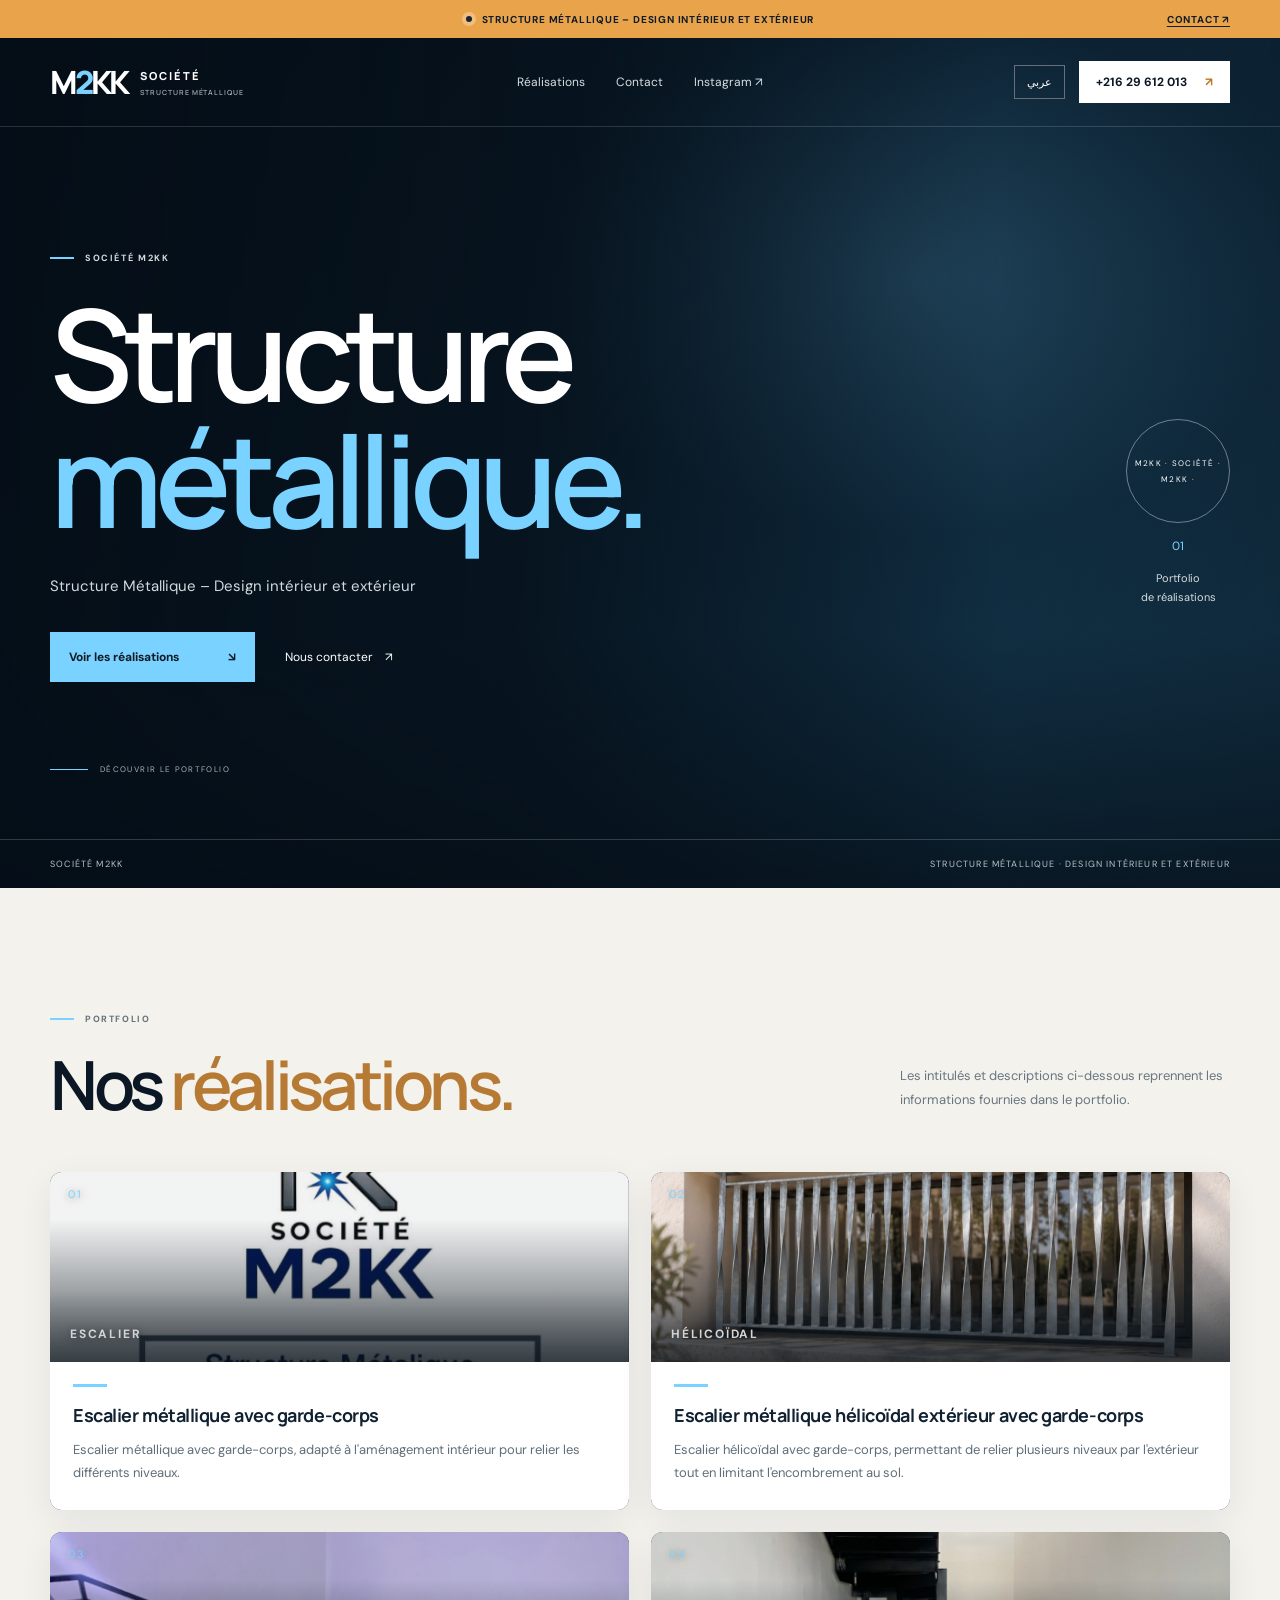
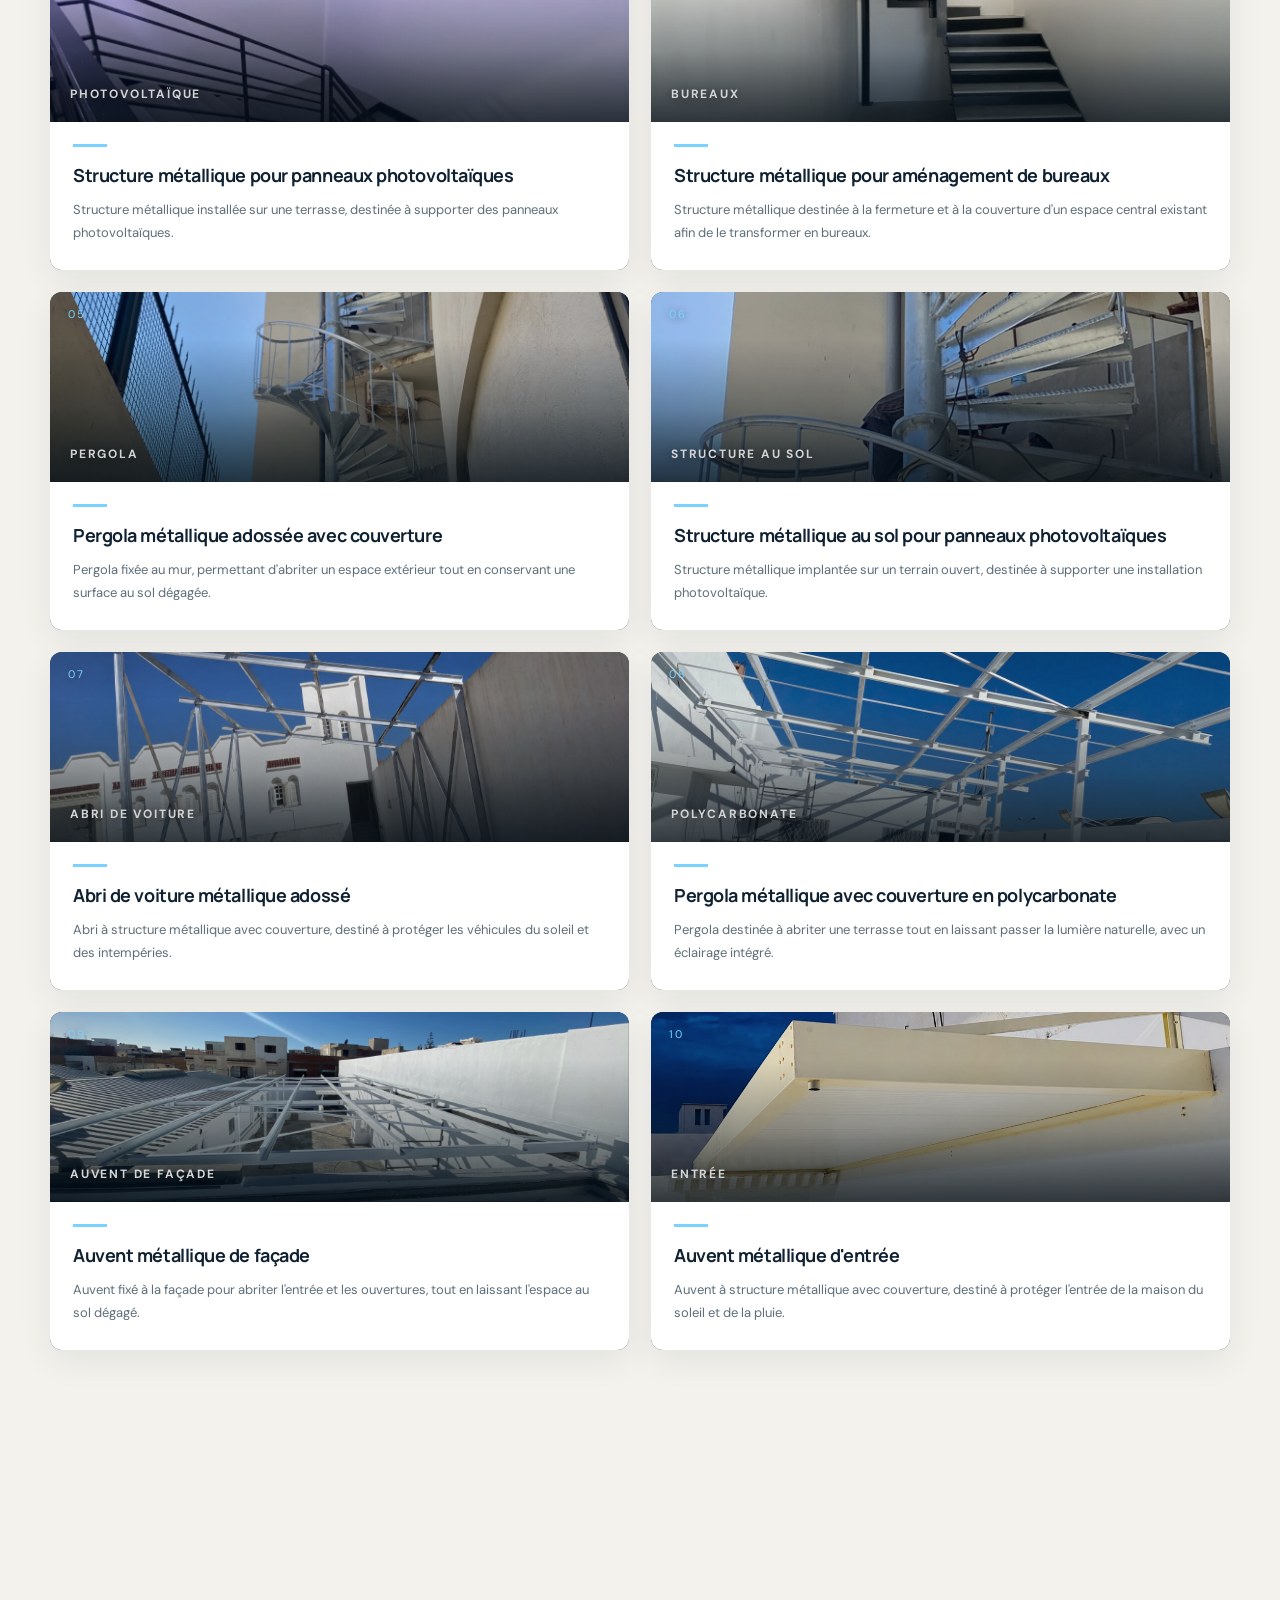
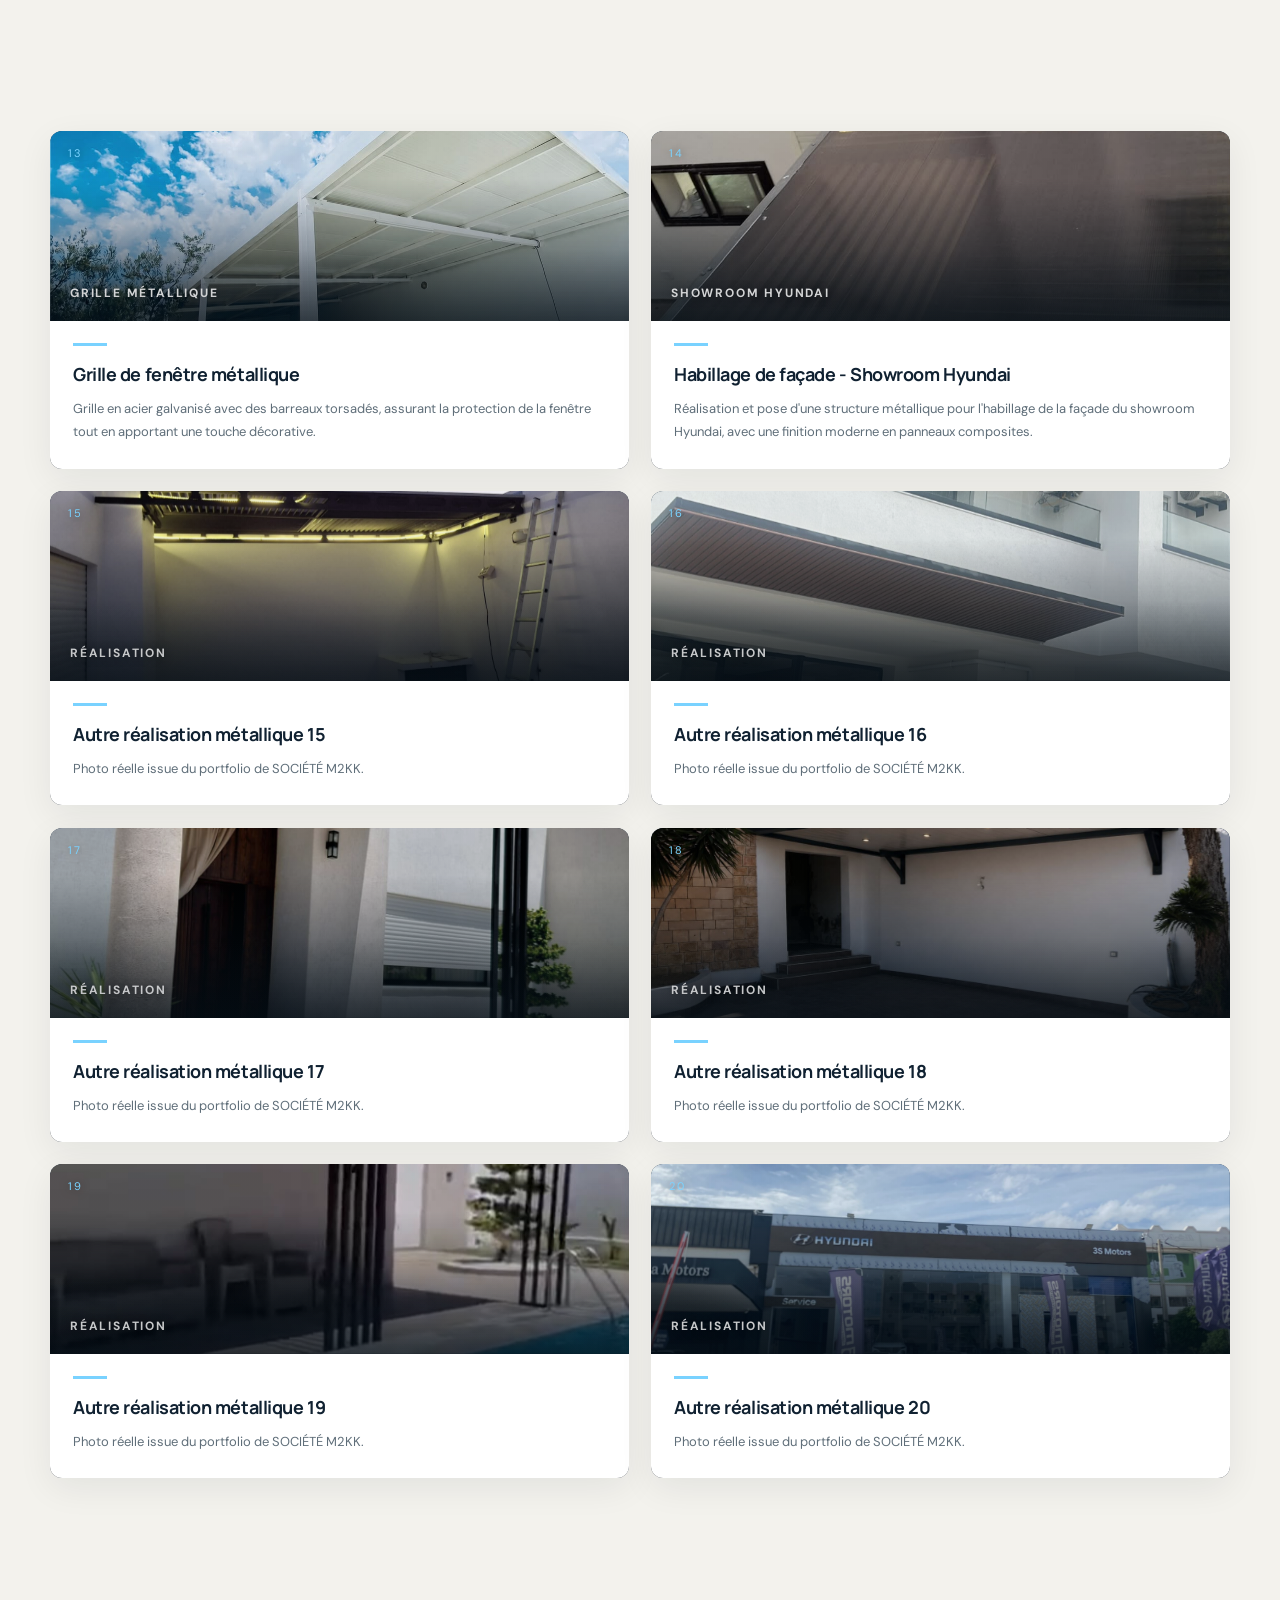
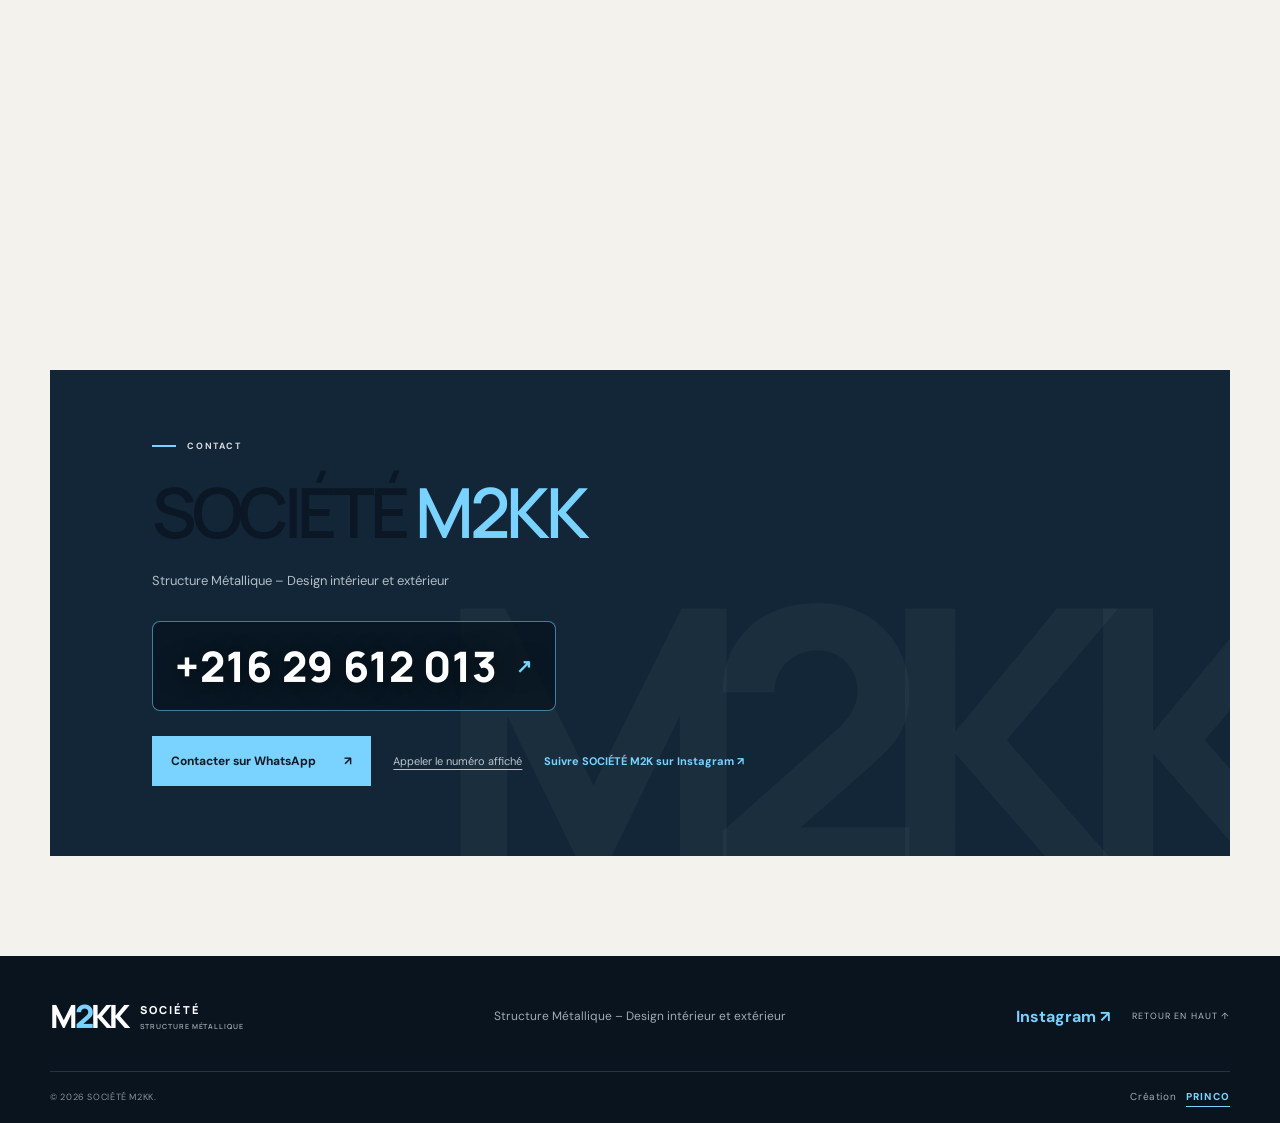
==== index.html @ 1bb628d8 "Use real portfolio photo for social sharing preview" ====
<!doctype html>
<html lang="fr">
<head>
<meta charset="utf-8">
<meta name="viewport" content="width=device-width, initial-scale=1">
<meta name="theme-color" content="#0b1724">
<title>SOCIÉTÉ M2KK | Structure métallique – Design intérieur et extérieur</title>
<meta name="description" content="SOCIÉTÉ M2KK — Structure métallique, design intérieur et extérieur. Découvrez les réalisations présentées dans notre portfolio : escaliers, structures photovoltaïques, pergolas, auvents, abri de voiture, grille de fenêtre et habillage de façade Hyundai.">
<meta name="robots" content="index,follow,max-image-preview:large">
<meta property="og:type" content="website">
<meta property="og:title" content="SOCIÉTÉ M2KK | Structure métallique – Design intérieur et extérieur">
<meta property="og:description" content="Portfolio de réalisations : escaliers métalliques, structures photovoltaïques, pergolas, auvents, abri de voiture, grille de fenêtre et habillage de façade Hyundai.">
<meta property="og:image" content="https://raw.githubusercontent.com/boumiza-1/M2K-Structures/main/WhatsApp%20Image%202026-10-21%20at%208.29.39%20PM.jpeg">
<link rel="preconnect" href="https://fonts.googleapis.com">
<link rel="preconnect" href="https://fonts.gstatic.com" crossorigin>
<link href="https://fonts.googleapis.com/css2?family=DM+Sans:wght@400;500;600;700&family=Manrope:wght@400;500;600;700;800&display=swap" rel="stylesheet">
<link rel="stylesheet" href="styles.css">
<script type="application/ld+json">{"@context":"https://schema.org","@type":"Organization","name":"SOCIÉTÉ M2KK","description":"Structure Métallique – Design intérieur et extérieur","telephone":"+21629612013","knowsLanguage":["fr","ar"]}</script>
</head>
<body>
<div class="announcement"><span class="pulse"></span><span data-fr="Structure Métallique – Design intérieur et extérieur" data-ar="الهياكل المعدنية – التصميم الداخلي والخارجي">Structure Métallique – Design intérieur et extérieur</span><a href="#contact" data-fr="Contact ↗" data-ar="اتصل بنا ↗">Contact ↗</a></div>
<header class="nav-wrap"><nav class="nav container" aria-label="Navigation principale">
<a class="brand" href="#accueil" aria-label="SOCIÉTÉ M2KK accueil"><span class="brand-mark">M<span>2</span>KK</span><span class="brand-caption">SOCIÉTÉ <small>STRUCTURE MÉTALLIQUE</small></span></a>
<div class="nav-links"><a href="#realisations" data-fr="Réalisations" data-ar="الإنجازات">Réalisations</a><a href="#contact" data-fr="Contact" data-ar="اتصل بنا">Contact</a><a href="https://www.instagram.com/societe_m2k?psln=YTVzNnQ0YmxmOWU2" target="_blank" rel="noopener noreferrer" data-fr="Instagram ↗" data-ar="إنستغرام ↗">Instagram ↗</a></div>
<div class="nav-actions"><button class="lang-switch" id="langSwitch" aria-label="Changer de langue">عربي</button><a class="nav-cta" href="tel:+21629612013"><span>+216 29 612 013</span><span>↗</span></a><button class="menu-toggle" id="menuToggle" aria-label="Ouvrir le menu" aria-expanded="false"><i></i><i></i></button></div>
</nav></header>
<main>
<section class="hero" id="accueil">
<div class="hero-image" aria-hidden="true"></div><div class="hero-shade"></div>
<div class="hero-grid container"><div class="hero-copy">
<p class="eyebrow"><span></span><span data-fr="SOCIÉTÉ M2KK" data-ar="شركة M2KK">SOCIÉTÉ M2KK</span></p>
<h1 data-fr="Structure<br><em>métallique.</em>" data-ar="الهياكل<br><em>المعدنية.</em>">Structure<br><em>métallique.</em></h1>
<p class="hero-text" data-fr="Structure Métallique – Design intérieur et extérieur" data-ar="الهياكل المعدنية – التصميم الداخلي والخارجي">Structure Métallique – Design intérieur et extérieur</p>
<div class="hero-buttons"><a class="button button-primary" href="#realisations"><span data-fr="Voir les réalisations" data-ar="اكتشف الإنجازات">Voir les réalisations</span><span>↘</span></a><a class="text-link" href="#contact"><span data-fr="Nous contacter" data-ar="اتصل بنا">Nous contacter</span><span>↗</span></a></div>
<div class="hero-foot"><span class="scroll-line"></span><span data-fr="DÉCOUVRIR LE PORTFOLIO" data-ar="اكتشفوا ملف الأعمال">DÉCOUVRIR LE PORTFOLIO</span></div>
</div><div class="hero-stamp"><div class="stamp-circle">M2KK · SOCIÉTÉ · M2KK ·</div><span>01</span><small data-fr="Portfolio<br>de réalisations" data-ar="ملف<br>الإنجازات">Portfolio<br>de réalisations</small></div></div>
<div class="hero-bottom"><div class="container hero-bottom-inner"><span>SOCIÉTÉ M2KK</span><span data-fr="STRUCTURE MÉTALLIQUE · DESIGN INTÉRIEUR ET EXTÉRIEUR" data-ar="الهياكل المعدنية · التصميم الداخلي والخارجي">STRUCTURE MÉTALLIQUE · DESIGN INTÉRIEUR ET EXTÉRIEUR</span></div></div>
</section>
<section class="projects section-pad" id="realisations"><div class="container">
<div class="section-heading reveal"><div><p class="eyebrow dark"><span></span><span data-fr="PORTFOLIO" data-ar="ملف الأعمال">PORTFOLIO</span></p><h2 data-fr="Nos <em>réalisations.</em>" data-ar="أعمالنا <em>المنجزة.</em>">Nos <em>réalisations.</em></h2></div><p data-fr="Les intitulés et descriptions ci-dessous reprennent les informations fournies dans le portfolio." data-ar="العناوين والأوصاف التالية مأخوذة من المعلومات المقدّمة في ملف الأعمال.">Les intitulés et descriptions ci-dessous reprennent les informations fournies dans le portfolio.</p></div>
<div class="project-grid portfolio-grid">
<article class="project-card reveal"><div class="project-visual visual-stairs"><img class="project-photo" src="WhatsApp%20Image%202026-10-21%20at%208.29.39%20PM.jpeg" alt="ESCALIER — réalisation réelle de SOCIÉTÉ M2KK" loading="lazy"><span>01</span><b>ESCALIER</b></div><div class="project-overlay"><h3>Escalier métallique avec garde-corps</h3><p>Escalier métallique avec garde-corps, adapté à l'aménagement intérieur pour relier les différents niveaux.</p></div></article>
<article class="project-card reveal"><div class="project-visual visual-spiral"><img class="project-photo" src="WhatsApp%20Image%202026-10-22%20at%2010.01.08%20PM.jpeg" alt="HÉLICOÏDAL — réalisation réelle de SOCIÉTÉ M2KK" loading="lazy"><span>02</span><b>HÉLICOÏDAL</b></div><div class="project-overlay"><h3>Escalier métallique hélicoïdal extérieur avec garde-corps</h3><p>Escalier hélicoïdal avec garde-corps, permettant de relier plusieurs niveaux par l'extérieur tout en limitant l'encombrement au sol.</p></div></article>
<article class="project-card reveal"><div class="project-visual visual-solar"><img class="project-photo" src="WhatsApp%20Image%202026-10-22%20at%208.53.08%20PM%20(1).jpeg" alt="PHOTOVOLTAÏQUE — réalisation réelle de SOCIÉTÉ M2KK" loading="lazy"><span>03</span><b>PHOTOVOLTAÏQUE</b></div><div class="project-overlay"><h3>Structure métallique pour panneaux photovoltaïques</h3><p>Structure métallique installée sur une terrasse, destinée à supporter des panneaux photovoltaïques.</p></div></article>
<article class="project-card reveal"><div class="project-visual visual-office"><img class="project-photo" src="WhatsApp%20Image%202026-10-22%20at%208.53.08%20PM.jpeg" alt="BUREAUX — réalisation réelle de SOCIÉTÉ M2KK" loading="lazy"><span>04</span><b>BUREAUX</b></div><div class="project-overlay"><h3>Structure métallique pour aménagement de bureaux</h3><p>Structure métallique destinée à la fermeture et à la couverture d'un espace central existant afin de le transformer en bureaux.</p></div></article>
<article class="project-card reveal"><div class="project-visual visual-pergola"><img class="project-photo" src="WhatsApp%20Image%202026-10-22%20at%208.54.14%20PM%20(1).jpeg" alt="PERGOLA — réalisation réelle de SOCIÉTÉ M2KK" loading="lazy"><span>05</span><b>PERGOLA</b></div><div class="project-overlay"><h3>Pergola métallique adossée avec couverture</h3><p>Pergola fixée au mur, permettant d'abriter un espace extérieur tout en conservant une surface au sol dégagée.</p></div></article>
<article class="project-card reveal"><div class="project-visual visual-ground"><img class="project-photo" src="WhatsApp%20Image%202026-10-22%20at%208.54.14%20PM.jpeg" alt="STRUCTURE AU SOL — réalisation réelle de SOCIÉTÉ M2KK" loading="lazy"><span>06</span><b>STRUCTURE AU SOL</b></div><div class="project-overlay"><h3>Structure métallique au sol pour panneaux photovoltaïques</h3><p>Structure métallique implantée sur un terrain ouvert, destinée à supporter une installation photovoltaïque.</p></div></article>
<article class="project-card reveal"><div class="project-visual visual-carport"><img class="project-photo" src="WhatsApp%20Image%202026-10-22%20at%208.56.51%20PM.jpeg" alt="ABRI DE VOITURE — réalisation réelle de SOCIÉTÉ M2KK" loading="lazy"><span>07</span><b>ABRI DE VOITURE</b></div><div class="project-overlay"><h3>Abri de voiture métallique adossé</h3><p>Abri à structure métallique avec couverture, destiné à protéger les véhicules du soleil et des intempéries.</p></div></article>
<article class="project-card reveal"><div class="project-visual visual-poly"><img class="project-photo" src="WhatsApp%20Image%202026-10-22%20at%208.58.52%20PM.jpeg" alt="POLYCARBONATE — réalisation réelle de SOCIÉTÉ M2KK" loading="lazy"><span>08</span><b>POLYCARBONATE</b></div><div class="project-overlay"><h3>Pergola métallique avec couverture en polycarbonate</h3><p>Pergola destinée à abriter une terrasse tout en laissant passer la lumière naturelle, avec un éclairage intégré.</p></div></article>
<article class="project-card reveal"><div class="project-visual visual-awning"><img class="project-photo" src="WhatsApp%20Image%202026-10-22%20at%208.58.53%20PM.jpeg" alt="AUVENT DE FAÇADE — réalisation réelle de SOCIÉTÉ M2KK" loading="lazy"><span>09</span><b>AUVENT DE FAÇADE</b></div><div class="project-overlay"><h3>Auvent métallique de façade</h3><p>Auvent fixé à la façade pour abriter l'entrée et les ouvertures, tout en laissant l'espace au sol dégagé.</p></div></article>
<article class="project-card reveal"><div class="project-visual visual-entry"><img class="project-photo" src="WhatsApp%20Image%202026-10-22%20at%209.00.28%20PM%20(1).jpeg" alt="ENTRÉE — réalisation réelle de SOCIÉTÉ M2KK" loading="lazy"><span>10</span><b>ENTRÉE</b></div><div class="project-overlay"><h3>Auvent métallique d'entrée</h3><p>Auvent à structure métallique avec couverture, destiné à protéger l'entrée de la maison du soleil et de la pluie.</p></div></article>
<article class="project-card reveal"><div class="project-visual visual-lights"><img class="project-photo" src="WhatsApp%20Image%202026-10-22%20at%209.00.28%20PM.jpeg" alt="ÉCLAIRAGE INTÉGRÉ — réalisation réelle de SOCIÉTÉ M2KK" loading="lazy"><span>11</span><b>ÉCLAIRAGE INTÉGRÉ</b></div><div class="project-overlay"><h3>Auvent métallique avec éclairage intégré</h3><p>Auvent fixé au mur pour abriter la terrasse du soleil et de la pluie, avec des spots intégrés à la couverture.</p></div></article>
<article class="project-card reveal"><div class="project-visual visual-pool"><img class="project-photo" src="WhatsApp%20Image%202026-10-22%20at%209.01.28%20PM.jpeg" alt="PISCINE — réalisation réelle de SOCIÉTÉ M2KK" loading="lazy"><span>12</span><b>PISCINE</b></div><div class="project-overlay"><h3>Pergola au bord de la piscine</h3><p>Pergola métallique avec couverture, créant un espace ombragé pour se détendre au bord de la piscine.</p></div></article>
<article class="project-card reveal"><div class="project-visual visual-grille"><img class="project-photo" src="WhatsApp%20Image%202026-10-22%20at%209.04.30%20PM.jpeg" alt="GRILLE MÉTALLIQUE — réalisation réelle de SOCIÉTÉ M2KK" loading="lazy"><span>13</span><b>GRILLE MÉTALLIQUE</b></div><div class="project-overlay"><h3>Grille de fenêtre métallique</h3><p>Grille en acier galvanisé avec des barreaux torsadés, assurant la protection de la fenêtre tout en apportant une touche décorative.</p></div></article>
<article class="project-card reveal"><div class="project-visual visual-hyundai"><img class="project-photo" src="WhatsApp%20Image%202026-10-22%20at%209.06.09%20PM%20(1).jpeg" alt="SHOWROOM HYUNDAI — réalisation réelle de SOCIÉTÉ M2KK" loading="lazy"><span>14</span><b>SHOWROOM HYUNDAI</b></div><div class="project-overlay"><h3>Habillage de façade - Showroom Hyundai</h3><p>Réalisation et pose d'une structure métallique pour l'habillage de la façade du showroom Hyundai, avec une finition moderne en panneaux composites.</p></div></article>
<article class="project-card reveal"><div class="project-visual visual-extra"><img class="project-photo" src="WhatsApp%20Image%202026-10-22%20at%209.06.09%20PM.jpeg" alt="Réalisation métallique 15 — SOCIÉTÉ M2KK" loading="lazy"><span>15</span><b data-fr="RÉALISATION" data-ar="إنجاز معدني">RÉALISATION</b></div><div class="project-overlay"><h3 data-fr="Autre réalisation métallique 15" data-ar="إنجاز معدني 15">Autre réalisation métallique 15</h3><p data-fr="Photo réelle issue du portfolio de SOCIÉTÉ M2KK." data-ar="صورة حقيقية من ملف إنجازات شركة M2KK.">Photo réelle issue du portfolio de SOCIÉTÉ M2KK.</p></div></article><article class="project-card reveal"><div class="project-visual visual-extra"><img class="project-photo" src="WhatsApp%20Image%202026-10-22%20at%209.07.37%20PM.jpeg" alt="Réalisation métallique 16 — SOCIÉTÉ M2KK" loading="lazy"><span>16</span><b data-fr="RÉALISATION" data-ar="إنجاز معدني">RÉALISATION</b></div><div class="project-overlay"><h3 data-fr="Autre réalisation métallique 16" data-ar="إنجاز معدني 16">Autre réalisation métallique 16</h3><p data-fr="Photo réelle issue du portfolio de SOCIÉTÉ M2KK." data-ar="صورة حقيقية من ملف إنجازات شركة M2KK.">Photo réelle issue du portfolio de SOCIÉTÉ M2KK.</p></div></article><article class="project-card reveal"><div class="project-visual visual-extra"><img class="project-photo" src="WhatsApp%20Image%202026-10-22%20at%209.11.09%20PM.jpeg" alt="Réalisation métallique 17 — SOCIÉTÉ M2KK" loading="lazy"><span>17</span><b data-fr="RÉALISATION" data-ar="إنجاز معدني">RÉALISATION</b></div><div class="project-overlay"><h3 data-fr="Autre réalisation métallique 17" data-ar="إنجاز معدني 17">Autre réalisation métallique 17</h3><p data-fr="Photo réelle issue du portfolio de SOCIÉTÉ M2KK." data-ar="صورة حقيقية من ملف إنجازات شركة M2KK.">Photo réelle issue du portfolio de SOCIÉTÉ M2KK.</p></div></article><article class="project-card reveal"><div class="project-visual visual-extra"><img class="project-photo" src="WhatsApp%20Image%202026-10-22%20at%209.12.28%20PM.jpeg" alt="Réalisation métallique 18 — SOCIÉTÉ M2KK" loading="lazy"><span>18</span><b data-fr="RÉALISATION" data-ar="إنجاز معدني">RÉALISATION</b></div><div class="project-overlay"><h3 data-fr="Autre réalisation métallique 18" data-ar="إنجاز معدني 18">Autre réalisation métallique 18</h3><p data-fr="Photo réelle issue du portfolio de SOCIÉTÉ M2KK." data-ar="صورة حقيقية من ملف إنجازات شركة M2KK.">Photo réelle issue du portfolio de SOCIÉTÉ M2KK.</p></div></article><article class="project-card reveal"><div class="project-visual visual-extra"><img class="project-photo" src="WhatsApp%20Image%202026-10-22%20at%209.15.44%20PM.jpeg" alt="Réalisation métallique 19 — SOCIÉTÉ M2KK" loading="lazy"><span>19</span><b data-fr="RÉALISATION" data-ar="إنجاز معدني">RÉALISATION</b></div><div class="project-overlay"><h3 data-fr="Autre réalisation métallique 19" data-ar="إنجاز معدني 19">Autre réalisation métallique 19</h3><p data-fr="Photo réelle issue du portfolio de SOCIÉTÉ M2KK." data-ar="صورة حقيقية من ملف إنجازات شركة M2KK.">Photo réelle issue du portfolio de SOCIÉTÉ M2KK.</p></div></article><article class="project-card reveal"><div class="project-visual visual-extra"><img class="project-photo" src="WhatsApp%20Image%202026-10-24%20at%2010.59.22%20PM.jpeg" alt="Réalisation métallique 20 — SOCIÉTÉ M2KK" loading="lazy"><span>20</span><b data-fr="RÉALISATION" data-ar="إنجاز معدني">RÉALISATION</b></div><div class="project-overlay"><h3 data-fr="Autre réalisation métallique 20" data-ar="إنجاز معدني 20">Autre réalisation métallique 20</h3><p data-fr="Photo réelle issue du portfolio de SOCIÉTÉ M2KK." data-ar="صورة حقيقية من ملف إنجازات شركة M2KK.">Photo réelle issue du portfolio de SOCIÉTÉ M2KK.</p></div></article><article class="project-card reveal"><div class="project-visual visual-extra"><img class="project-photo" src="WhatsApp%20Image%202026-10-24%20at%2010.59.23%20PM.jpeg" alt="Réalisation métallique 21 — SOCIÉTÉ M2KK" loading="lazy"><span>21</span><b data-fr="RÉALISATION" data-ar="إنجاز معدني">RÉALISATION</b></div><div class="project-overlay"><h3 data-fr="Autre réalisation métallique 21" data-ar="إنجاز معدني 21">Autre réalisation métallique 21</h3><p data-fr="Photo réelle issue du portfolio de SOCIÉTÉ M2KK." data-ar="صورة حقيقية من ملف إنجازات شركة M2KK.">Photo réelle issue du portfolio de SOCIÉTÉ M2KK.</p></div></article></div>
</div></section>
<section class="contact section-pad" id="contact"><div class="container contact-box reveal"><div class="contact-bg">M2KK</div><div class="contact-content"><p class="eyebrow"><span></span><span data-fr="CONTACT" data-ar="اتصال">CONTACT</span></p><h2 data-fr="SOCIÉTÉ <em>M2KK</em>" data-ar="شركة <em>M2KK</em>">SOCIÉTÉ <em>M2KK</em></h2><p data-fr="Structure Métallique – Design intérieur et extérieur" data-ar="الهياكل المعدنية – التصميم الداخلي والخارجي">Structure Métallique – Design intérieur et extérieur</p><a class="contact-phone" href="tel:+21629612013">+216 29 612 013 <span>↗</span></a><div class="contact-actions"><a class="button button-primary" href="https://wa.me/21629612013" target="_blank" rel="noopener noreferrer"><span data-fr="Contacter sur WhatsApp" data-ar="تواصل عبر واتساب">Contacter sur WhatsApp</span><span>↗</span></a><a class="contact-mail" href="tel:+21629612013" data-fr="Appeler le numéro affiché" data-ar="اتصل بالرقم">Appeler le numéro affiché</a><a class="contact-mail instagram-link" href="https://www.instagram.com/societe_m2k?psln=YTVzNnQ0YmxmOWU2" target="_blank" rel="noopener noreferrer" data-fr="Suivre SOCIÉTÉ M2K sur Instagram ↗" data-ar="تابعوا SOCIÉTÉ M2K على إنستغرام ↗">Suivre SOCIÉTÉ M2K sur Instagram ↗</a></div></div></div></section>
</main>
<footer class="footer"><div class="container footer-top"><a class="brand footer-brand" href="#accueil"><span class="brand-mark">M<span>2</span>KK</span><span class="brand-caption">SOCIÉTÉ <small>STRUCTURE MÉTALLIQUE</small></span></a><p data-fr="Structure Métallique – Design intérieur et extérieur" data-ar="الهياكل المعدنية – التصميم الداخلي والخارجي">Structure Métallique – Design intérieur et extérieur</p><div class="footer-social"><a href="https://www.instagram.com/societe_m2k?psln=YTVzNnQ0YmxmOWU2" target="_blank" rel="noopener noreferrer" aria-label="Instagram SOCIÉTÉ M2K">Instagram ↗</a><a href="#accueil" class="back-top" data-fr="RETOUR EN HAUT ↑" data-ar="العودة للأعلى ↑">RETOUR EN HAUT ↑</a></div></div><div class="container footer-bottom"><span>© <span id="year"></span> SOCIÉTÉ M2KK.</span><span class="site-credit">Création <a href="https://princo.site/" target="_blank" rel="noopener noreferrer">PRINCO</a></span></div></footer>
<script src="script.js" defer></script>
</body></html>
---- styles.css ----
:root{--ink:#0b1724;--ink2:#122536;--paper:#f3f2ed;--white:#fff;--muted:#9aa5ad;--line:rgba(255,255,255,.15);--orange:#e9a34a;--blue:#81b5d1;--font:'Manrope',sans-serif;--body:'DM Sans',sans-serif}*{box-sizing:border-box}html{scroll-behavior:smooth;scroll-padding-top:90px}body{margin:0;background:var(--ink);color:#fff;font-family:var(--body);-webkit-font-smoothing:antialiased}body[dir=rtl]{font-family:var(--body)}a{color:inherit;text-decoration:none}button{font:inherit}.container{width:min(1180px,calc(100% - 64px));margin-inline:auto}.announcement{height:38px;background:#e9a34a;color:#101c27;display:flex;align-items:center;justify-content:center;gap:10px;font-size:10px;letter-spacing:.08em;font-weight:700;text-transform:uppercase;padding:0 20px}.announcement a{position:absolute;right:max(32px,calc((100vw - 1180px)/2));text-decoration:underline;text-underline-offset:3px}.pulse{width:6px;height:6px;background:#142536;border-radius:50%;box-shadow:0 0 0 4px #f3bd7d}.nav-wrap{position:absolute;z-index:10;top:38px;left:0;width:100%;border-bottom:1px solid rgba(255,255,255,.15)}.nav{height:88px;display:flex;align-items:center;justify-content:space-between;gap:24px}.brand{display:flex;align-items:center;gap:12px;min-width:215px}.brand-mark{font-family:var(--font);font-weight:800;font-size:32px;letter-spacing:-.09em;line-height:1}.brand-mark span{color:var(--orange)}.brand-caption{font-family:var(--font);font-size:11px;letter-spacing:.2em;font-weight:800}.brand-caption small{display:block;font-size:7px;letter-spacing:.13em;color:#9eabb4;font-weight:600;margin-top:5px}.nav-links{display:flex;align-items:center;gap:31px}.nav-links a{font-size:12px;color:#d7dfe4;transition:color .2s}.nav-links a:hover,.text-link:hover{color:var(--orange)}.nav-actions{display:flex;align-items:center;gap:14px}.lang-switch{border:1px solid #65717a;background:transparent;color:#fff;padding:9px 12px;font-size:11px;cursor:pointer}.nav-cta{background:#fff;color:var(--ink);padding:13px 17px;font-size:12px;font-weight:700;display:flex;gap:18px;align-items:center}.nav-cta span:last-child{color:#ba7729}.menu-toggle{display:none;background:transparent;border:0;padding:8px}.menu-toggle i{display:block;width:24px;height:2px;background:white;margin:5px}.hero{position:relative;min-height:760px;height:min(850px,100svh);display:flex;align-items:center;overflow:hidden;background:#0c1b29}.hero-image,.hero-shade{position:absolute;inset:0}.hero-image{background-image:radial-gradient(ellipse at 72% 28%,rgba(121,210,255,.24),transparent 30%),linear-gradient(135deg,#07131e 0%,#102d42 52%,#1c4964 100%);background-size:cover;background-position:center 45%;transform:scale(1.04);animation:heroZoom 12s ease-out forwards}.hero-shade{background:linear-gradient(90deg,rgba(5,14,23,.94) 0%,rgba(5,14,23,.79) 40%,rgba(5,14,23,.28) 78%,rgba(5,14,23,.45) 100%),linear-gradient(0deg,rgba(5,14,23,.72),transparent 30%)}.hero-grid{position:relative;z-index:1;display:grid;grid-template-columns:1fr 180px;align-items:center;padding-top:100px}.hero-copy{max-width:720px}.eyebrow{display:flex;align-items:center;gap:11px;font-size:9px;font-weight:700;letter-spacing:.18em;color:#d6dce0;margin:0 0 26px}.eyebrow>span:first-child{height:2px;width:24px;background:var(--orange);display:inline-block}.eyebrow.dark{color:#62717c}.hero h1,.intro h2,.section-heading h2,.method h2,.contact h2{font-family:var(--font);font-weight:600;letter-spacing:-.065em;line-height:.99;margin:0}.hero h1{font-size:clamp(72px,10vw,132px)}h1 em,h2 em{font-style:normal;color:var(--orange)}.hero-text{max-width:500px;color:#d2d9de;font-size:15px;line-height:1.9;margin:29px 0 32px}.hero-buttons{display:flex;align-items:center;gap:30px;flex-wrap:wrap}.button{display:inline-flex;align-items:center;justify-content:space-between;gap:28px;padding:17px 19px;font-size:12px;font-weight:700;transition:transform .25s,background .25s;min-width:205px}.button:hover{transform:translateY(-3px)}.button-primary{background:var(--orange);color:#101b25}.button-primary:hover{background:#f3b866}.text-link{font-size:12px;display:flex;gap:12px;align-items:center;transition:color .2s}.hero-foot{display:flex;align-items:center;gap:12px;margin-top:82px;color:#a8b2b9;font-size:8px;letter-spacing:.17em}.scroll-line{width:38px;height:1px;background:var(--orange)}.hero-stamp{align-self:center;justify-self:end;display:flex;flex-direction:column;align-items:center;gap:15px;color:#fff}.stamp-circle{width:104px;height:104px;border:1px solid rgba(255,255,255,.4);border-radius:50%;display:grid;place-items:center;text-align:center;font-size:8px;letter-spacing:.16em;line-height:2;animation:spin 28s linear infinite}.hero-stamp>span{font-size:12px;color:var(--orange)}.hero-stamp small{text-align:center;font-size:11px;line-height:1.7;color:#d6dce0}.hero-bottom{position:absolute;bottom:0;width:100%;border-top:1px solid rgba(255,255,255,.18)}.hero-bottom-inner{height:48px;display:flex;align-items:center;justify-content:space-between;font-size:9px;letter-spacing:.13em;color:#b9c2c9}.section-pad{padding:125px 0}.intro{background:var(--paper);color:var(--ink)}.intro-grid{display:grid;grid-template-columns:130px 1.1fr .8fr;gap:48px;align-items:start}.section-index{font-size:10px;color:#78858e;letter-spacing:.12em}.index-line{height:1px;width:46px;background:#c2c8c9;margin:18px 0}.section-index p{writing-mode:vertical-rl;transform:rotate(180deg);letter-spacing:.16em;font-size:9px;margin-top:28px}.intro-main .eyebrow{margin-bottom:27px}.intro h2,.section-heading h2,.method h2,.contact h2{font-size:clamp(43px,5.3vw,70px)}.intro h2 em,.section-heading h2 em,.method h2 em{color:#b77a34}.body-copy{font-size:14px;line-height:2;color:#64717b;max-width:510px;margin:27px 0}.underlined-link{display:flex;justify-content:space-between;align-items:center;gap:18px;max-width:400px;border-bottom:1px solid #bdc3c4;padding:14px 0;font-size:11px;font-weight:700}.underlined-link b{color:#b77a34;font-size:16px}.intro-visual{position:relative;margin-top:50px}.intro-visual img{width:100%;height:370px;object-fit:cover;filter:saturate(.72)}.visual-note{background:#fff;color:var(--ink);padding:15px 18px;position:absolute;bottom:-20px;left:-20px;right:20px;display:flex;align-items:center;justify-content:space-between;font-size:8px;letter-spacing:.13em}.visual-note b{font-size:24px;letter-spacing:-.08em}.services{background:var(--ink);}.section-heading{display:flex;align-items:end;justify-content:space-between;gap:40px;margin-bottom:54px}.section-heading h2{color:#fff}.section-heading>p{max-width:330px;color:#aab5bd;font-size:13px;line-height:1.9;margin:0 0 5px}.service-grid{display:grid;grid-template-columns:repeat(3,1fr);gap:34px 22px}.service-card{display:block;min-width:0}.service-img{position:relative;overflow:hidden;height:245px;background:#203345}.service-img img{width:100%;height:100%;object-fit:cover;filter:saturate(.72);transition:transform .65s cubic-bezier(.2,.7,.2,1),filter .5s}.service-card:hover .service-img img{transform:scale(1.06);filter:saturate(1)}.service-num{position:absolute;top:16px;left:17px;font-size:10px;color:white;letter-spacing:.12em}.service-arrow{position:absolute;right:14px;bottom:14px;width:36px;height:36px;display:grid;place-items:center;background:var(--orange);color:#101b25;font-size:16px;transform:translateY(8px);opacity:0;transition:.25s}.service-card:hover .service-arrow{opacity:1;transform:translateY(0)}.service-meta{padding:18px 0 0;border-bottom:1px solid #2b3b48;padding-bottom:19px}.service-meta h3{font-size:17px;font-weight:600;margin:0 0 7px;letter-spacing:-.03em}.service-meta p{font-size:11px;color:#98a5ae;margin:0}.service-custom{background:#162a3a;display:flex;align-items:center;justify-content:center}.custom-lines{position:absolute;inset:20px;border:1px solid rgba(233,163,74,.5);transform:rotate(-7deg)}.custom-lines:after{content:'';position:absolute;inset:16px;border:1px solid rgba(233,163,74,.3)}.custom-title{position:relative;font-family:var(--font);font-size:20px;line-height:1.4;letter-spacing:.04em;font-weight:800;color:var(--orange)}.projects{background:#f3f2ed;color:var(--ink)}.projects .section-heading>p{color:#687680}.projects .eyebrow{color:#62717c}.projects .section-heading h2{color:var(--ink)}.project-grid{display:grid;grid-template-columns:1.15fr .85fr;gap:18px}.project-card{position:relative;overflow:hidden;min-height:320px;background:#192c3c;color:#fff}.project-large{grid-row:span 2;min-height:660px}.project-card img{position:absolute;width:100%;height:100%;inset:0;object-fit:cover;transition:transform .8s;filter:saturate(.78)}.project-card:hover img{transform:scale(1.045)}.project-card:after{content:'';position:absolute;inset:0;background:linear-gradient(0deg,rgba(5,13,20,.9),rgba(5,13,20,0) 65%)}.project-overlay{position:absolute;z-index:1;bottom:0;left:0;right:0;padding:28px}.project-overlay>span{font-size:9px;letter-spacing:.16em;color:var(--orange)}.project-overlay h3{font-family:var(--font);font-size:clamp(22px,3vw,36px);letter-spacing:-.05em;margin:11px 0 7px}.project-overlay p{font-size:12px;color:#d2d9de;margin:0}.portfolio-note{display:flex;gap:10px;align-items:flex-start;font-size:10px;line-height:1.7;color:#75828b;margin:22px 0 0}.note-dot{width:6px;height:6px;border-radius:50%;background:#b77a34;flex-shrink:0;margin-top:5px}.method{background:#102131}.method-grid{display:grid;grid-template-columns:.9fr 1.1fr;gap:100px}.method h2{font-size:clamp(42px,4.8vw,64px)}.method-intro>p:not(.eyebrow){max-width:380px;font-size:13px;line-height:1.9;color:#a8b4bd;margin:26px 0 30px}.button-outline{border:1px solid #64727e;color:#fff}.button-outline:hover{border-color:var(--orange)}.steps{border-top:1px solid #334452}.step{display:grid;grid-template-columns:40px 1fr 20px;gap:20px;align-items:start;padding:27px 0;border-bottom:1px solid #334452}.step>span{color:var(--orange);font-size:11px}.step h3{font-size:17px;font-weight:600;margin:0 0 9px}.step p{font-size:12px;line-height:1.8;color:#9fadb7;margin:0;max-width:400px}.step>b{color:#81909b;font-weight:400}.contact{background:var(--paper);padding-top:30px;padding-bottom:100px;color:var(--ink)}.contact-box{position:relative;overflow:hidden;background:#122637;min-height:450px;padding:70px 8%;display:flex;align-items:center;justify-content:space-between}.contact-bg{position:absolute;right:-45px;bottom:-130px;font-family:var(--font);font-weight:800;font-size:370px;letter-spacing:-.13em;color:rgba(255,255,255,.035);pointer-events:none}.contact-content{position:relative;z-index:1;max-width:700px}.contact h2{font-size:clamp(42px,5.4vw,72px)}.contact-content>p:not(.eyebrow){font-size:13px;line-height:1.8;color:#b3bec6;max-width:470px;margin:22px 0}.contact-phone{display:inline-flex;align-items:center;gap:20px;font-family:var(--font);font-size:clamp(24px,3vw,35px);font-weight:700;letter-spacing:-.04em;margin:7px 0 25px}.contact-phone span{color:var(--orange);font-size:19px}.contact-actions{display:flex;gap:22px;align-items:center;flex-wrap:wrap}.contact-mail{font-size:11px;color:#bac4ca;text-decoration:underline;text-underline-offset:4px}.contact-side{align-self:stretch;display:flex;flex-direction:column;justify-content:space-between;align-items:flex-end;font-size:9px;letter-spacing:.17em;color:#aebbc4;position:relative;z-index:1}.side-cross{font-size:50px;color:var(--orange)}.footer{background:#09141e;padding:40px 0 20px}.footer-top{display:flex;align-items:center;justify-content:space-between;gap:20px;padding-bottom:35px}.footer-top>p{font-size:12px;color:#9eabb4}.back-top{font-size:9px;letter-spacing:.12em;color:#aeb9c1}.footer-bottom{border-top:1px solid #263541;padding-top:18px;display:flex;justify-content:space-between;gap:20px;color:#84929c;font-size:9px;letter-spacing:.07em}.reveal{opacity:0;transform:translateY(22px);transition:opacity .7s ease,transform .7s cubic-bezier(.2,.7,.2,1)}.reveal.visible{opacity:1;transform:translateY(0)}@keyframes heroZoom{to{transform:scale(1)}}@keyframes spin{to{transform:rotate(360deg)}}body[dir=rtl] .announcement a{right:auto;left:max(32px,calc((100vw - 1180px)/2))}body[dir=rtl] .nav,body[dir=rtl] .brand,body[dir=rtl] .nav-actions{direction:rtl}body[dir=rtl] .hero-shade{background:linear-gradient(270deg,rgba(5,14,23,.94) 0%,rgba(5,14,23,.79) 40%,rgba(5,14,23,.28) 78%,rgba(5,14,23,.45) 100%)}body[dir=rtl] .hero-copy{text-align:right}body[dir=rtl] .hero-buttons,body[dir=rtl] .hero-foot,body[dir=rtl] .eyebrow{flex-direction:row-reverse}body[dir=rtl] .hero-stamp{justify-self:start}body[dir=rtl] .section-index{text-align:right}body[dir=rtl] .section-index p{writing-mode:vertical-rl;transform:none}body[dir=rtl] .intro-main,body[dir=rtl] .section-heading,body[dir=rtl] .method-intro,body[dir=rtl] .contact-content{text-align:right}body[dir=rtl] .service-num{left:auto;right:17px}body[dir=rtl] .service-arrow{right:auto;left:14px}body[dir=rtl] .project-overlay{text-align:right}body[dir=rtl] .step{grid-template-columns:20px 1fr 40px}body[dir=rtl] .step>span{grid-column:3;grid-row:1}body[dir=rtl] .step>div{grid-column:2;grid-row:1}body[dir=rtl] .step>b{grid-column:1;grid-row:1}body[dir=rtl] .contact-box{flex-direction:row-reverse}body[dir=rtl] .contact-side{align-items:flex-start}body[dir=rtl] .visual-note{left:20px;right:-20px}@media(max-width:900px){.container{width:min(100% - 40px,720px)}.announcement{justify-content:flex-start;font-size:8px}.announcement a{display:none}.nav{height:76px}.nav-links{gap:16px}.nav-links a{font-size:11px}.brand{min-width:auto}.brand-caption{font-size:9px}.brand-caption small{font-size:6px}.hero{height:790px;min-height:700px;max-height:900px}.hero-grid{grid-template-columns:1fr 110px}.hero-stamp{transform:scale(.8)}.intro-grid{grid-template-columns:70px 1fr;gap:30px}.intro-visual{grid-column:2;margin-top:10px;max-width:430px}.section-pad{padding:95px 0}.service-grid{grid-template-columns:repeat(2,1fr)}.project-large{min-height:560px}.project-card{min-height:270px}.method-grid{gap:45px}.contact-box{padding:55px 6%}.contact-side{display:none}}@media(max-width:650px){.container{width:calc(100% - 36px)}.announcement{height:34px;letter-spacing:.04em}.nav-wrap{top:34px}.nav{height:72px}.brand-mark{font-size:29px}.brand-caption{font-size:9px}.nav-links{display:none;position:absolute;top:72px;left:0;right:0;background:#0c1a27;padding:22px 22px 27px;flex-direction:column;align-items:stretch;gap:0;border-bottom:1px solid #334451}.nav-links.open{display:flex}.nav-links a{padding:14px 0;border-bottom:1px solid #263744;font-size:13px}.nav-actions{gap:8px}.nav-cta{padding:11px 12px;gap:8px;font-size:10px}.lang-switch{padding:8px;font-size:10px}.menu-toggle{display:block}.hero{height:790px;min-height:700px;max-height:850px;align-items:center}.hero-image{background-position:57% center}.hero-shade{background:linear-gradient(90deg,rgba(5,14,23,.9),rgba(5,14,23,.55)),linear-gradient(0deg,rgba(5,14,23,.75),transparent 40%)}.hero-grid{display:block;padding-top:95px}.hero-copy{max-width:100%}.eyebrow{font-size:8px;letter-spacing:.12em;margin-bottom:21px}.hero h1{font-size:clamp(68px,17vw,104px)}.hero-text{font-size:13px;line-height:1.8;max-width:410px;margin:23px 0 27px}.hero-buttons{gap:19px}.button{min-width:0;padding:15px;gap:18px;font-size:11px}.text-link{font-size:11px}.hero-foot{margin-top:62px}.hero-stamp{display:none}.hero-bottom-inner{font-size:7px;letter-spacing:.06em}.section-pad{padding:75px 0}.intro-grid{grid-template-columns:1fr;gap:20px}.section-index{display:flex;align-items:center;gap:12px}.index-line{margin:0;width:30px}.section-index p{writing-mode:initial;transform:none;margin:0}.intro h2,.section-heading h2,.method h2,.contact h2{font-size:clamp(40px,11vw,58px)}.intro-visual{grid-column:1;margin:15px 0 20px 10px}.intro-visual img{height:290px}.visual-note{left:-10px;right:10px;font-size:7px}.section-heading{display:block;margin-bottom:35px}.section-heading>p{margin-top:20px;font-size:12px}.service-grid{grid-template-columns:1fr 1fr;gap:25px 13px}.service-img{height:180px}.service-meta{padding-top:13px;padding-bottom:14px}.service-meta h3{font-size:14px;line-height:1.45}.service-meta p{font-size:10px;line-height:1.6}.custom-title{font-size:15px}.project-grid{grid-template-columns:1fr;gap:14px}.project-large{grid-row:auto;min-height:400px}.project-card{min-height:300px}.project-overlay{padding:21px}.project-overlay h3{font-size:28px}.portfolio-note{font-size:9px}.method-grid{grid-template-columns:1fr;gap:42px}.method-intro>p:not(.eyebrow){font-size:12px}.step{gap:12px;padding:22px 0}.step h3{font-size:15px}.step p{font-size:11px}.contact{padding-top:10px;padding-bottom:65px}.contact-box{padding:42px 24px;min-height:0}.contact h2{font-size:clamp(39px,10vw,55px)}.contact-content>p:not(.eyebrow){font-size:12px}.contact-phone{font-size:26px}.contact-actions{align-items:flex-start;gap:15px;flex-direction:column}.contact-bg{font-size:220px;right:-35px;bottom:-65px}.footer-top{align-items:flex-start;flex-wrap:wrap}.footer-top>p{order:3;width:100%;margin:0}.back-top{margin-left:auto}.footer-bottom{font-size:8px;line-height:1.7;flex-direction:column;gap:8px}body[dir=rtl] .intro-main,body[dir=rtl] .section-heading,body[dir=rtl] .method-intro,body[dir=rtl] .contact-content{text-align:right}body[dir=rtl] .hero-grid{direction:rtl}body[dir=rtl] .hero-shade{background:linear-gradient(270deg,rgba(5,14,23,.92),rgba(5,14,23,.55)),linear-gradient(0deg,rgba(5,14,23,.75),transparent 40%)}}@media(prefers-reduced-motion:reduce){*,*:before,*:after{scroll-behavior:auto!important;animation-duration:.01ms!important;transition-duration:.01ms!important}.reveal{opacity:1;transform:none}}
/* Polish pass: readable phone number, refined motion and focus states */
.contact-phone{color:#f7fbff;text-shadow:0 2px 18px rgba(0,0,0,.22);transition:color .25s,transform .25s}
.contact-phone:hover{color:#8ed8ff;transform:translateY(-2px)}
.contact-phone span{color:#8ed8ff}
.contact-phone:focus-visible,.button:focus-visible,a:focus-visible,button:focus-visible{outline:2px solid #8ed8ff;outline-offset:4px}
.nav-cta,.button-primary{transition:transform .25s ease,background .25s ease,box-shadow .25s ease}
.nav-cta:hover,.button-primary:hover{box-shadow:0 10px 30px rgba(142,216,255,.16)}
.service-card,.project-card{will-change:transform}
.service-card:hover .service-meta h3{color:#8ed8ff;transition:color .25s ease}
.project-card img{will-change:transform}
@media(prefers-reduced-motion:no-preference){
  .hero-copy .eyebrow{animation:riseIn .7s .08s both}
  .hero-copy h1{animation:riseIn .8s .18s both}
  .hero-copy .hero-text{animation:riseIn .8s .28s both}
  .hero-copy .hero-buttons{animation:riseIn .8s .38s both}
  .hero-copy .hero-foot{animation:riseIn .8s .5s both}
}
@keyframes riseIn{from{opacity:0;transform:translateY(18px)}to{opacity:1;transform:translateY(0)}}

.site-credit{color:#9eabb4;font-size:9px;letter-spacing:.06em}.site-credit a{color:#8ed8ff;font-weight:800;letter-spacing:.12em;margin-left:5px;text-decoration:none;border-bottom:1px solid rgba(142,216,255,.55);padding-bottom:2px;transition:color .2s,border-color .2s}.site-credit a:hover{color:#fff;border-color:#fff}.footer-bottom{align-items:center;flex-wrap:wrap}

/* Refined contrast, portfolio cards and stronger motion */
:root{--orange:#79d2ff;--blue:#79d2ff}
.contact-phone{color:#fff!important;font-size:clamp(28px,4vw,42px);font-weight:800;text-shadow:0 2px 20px rgba(0,0,0,.6);display:inline-flex;align-items:center;gap:18px;border:1px solid rgba(121,210,255,.55);background:rgba(7,20,31,.8);padding:15px 22px;border-radius:8px;letter-spacing:.02em}
.contact-phone span{color:#79d2ff!important}
.contact-phone:hover{color:#79d2ff!important;transform:translateY(-3px);box-shadow:0 12px 32px rgba(0,0,0,.22)}
.site-credit{color:#9eabb4;font-size:10px}.site-credit a{color:#79d2ff;font-weight:800;letter-spacing:.12em;margin-left:6px;border-bottom:1px solid #79d2ff;padding-bottom:3px}
.projects{background:#f3f2ed;color:#0b1724}.portfolio-grid{grid-template-columns:repeat(2,minmax(0,1fr));gap:22px}.portfolio-grid .project-card{min-height:0;background:#fff;color:#0b1724;border-radius:12px;overflow:hidden;box-shadow:0 10px 35px rgba(11,23,36,.07);transition:transform .35s ease,box-shadow .35s ease}.portfolio-grid .project-card:hover{transform:translateY(-7px);box-shadow:0 22px 48px rgba(11,23,36,.14)}
.project-visual{height:190px;position:relative;overflow:hidden;display:flex;align-items:flex-end;padding:20px;background:linear-gradient(135deg,#0c1b29,#254b65);color:#fff}
.project-visual:before,.project-visual:after{content:"";position:absolute;inset:20% 12%;border:1px solid rgba(121,210,255,.7);transform:skewY(-12deg);transition:transform .7s ease,opacity .7s ease}
.project-visual:after{inset:32% 24%;border-color:rgba(255,255,255,.45);transform:skewY(15deg)}
.project-card:hover .project-visual:before{transform:skewY(-4deg) scale(1.08)}.project-card:hover .project-visual:after{transform:skewY(4deg) scale(1.1)}
.project-visual span,.project-visual b{position:relative;z-index:1}.project-visual span{position:absolute;top:15px;left:18px;color:#79d2ff;font-size:11px;letter-spacing:.14em}.project-visual b{font-size:12px;letter-spacing:.15em}
.visual-spiral{background:linear-gradient(135deg,#122536,#496a7b)}.visual-spiral:before{border-radius:50%;transform:rotate(-25deg) scaleX(.55)}.visual-solar,.visual-ground{background:linear-gradient(135deg,#19425b,#76a9c3)}.visual-office{background:linear-gradient(135deg,#1b2b39,#536d7e)}.visual-pergola,.visual-poly{background:linear-gradient(135deg,#243d4d,#8ba6b0)}.visual-carport,.visual-entry,.visual-awning,.visual-lights{background:linear-gradient(135deg,#162d40,#617f91)}.visual-pool{background:linear-gradient(135deg,#17465c,#56a6c5)}.visual-grille{background:linear-gradient(135deg,#273c4b,#8a9aa2)}.visual-hyundai{background:linear-gradient(135deg,#0c1b29,#496779)}
.portfolio-grid .project-overlay{position:relative;padding:22px 23px 25px;background:#fff;color:#0b1724}.portfolio-grid .project-overlay h3{font-size:18px;line-height:1.45;letter-spacing:-.025em;margin:0 0 10px;color:#102131}.portfolio-grid .project-overlay p{font-size:13px;line-height:1.8;color:#5f6e79;margin:0}.portfolio-grid .project-overlay:before{content:"";display:block;width:34px;height:3px;background:#79d2ff;margin-bottom:15px}
.reveal{opacity:0;transform:translateY(28px) scale(.99);transition:opacity .8s ease,transform .8s cubic-bezier(.16,1,.3,1)}.reveal.visible{opacity:1;transform:translateY(0) scale(1)}
@media(prefers-reduced-motion:no-preference){.hero-copy .eyebrow{animation:heroEntry .7s .08s both}.hero-copy h1{animation:heroEntry .85s .18s both}.hero-copy .hero-text{animation:heroEntry .85s .3s both}.hero-copy .hero-buttons{animation:heroEntry .85s .4s both}.hero-stamp{animation:heroEntry 1s .5s both}}
@keyframes heroEntry{from{opacity:0;transform:translateY(25px)}to{opacity:1;transform:translateY(0)}}
@media(max-width:650px){.portfolio-grid{grid-template-columns:1fr}.project-visual{height:165px}.portfolio-grid .project-overlay{padding:19px}.portfolio-grid .project-overlay h3{font-size:16px}.portfolio-grid .project-overlay p{font-size:12px}.contact-phone{font-size:25px;padding:12px 14px}}
@media(prefers-reduced-motion:reduce){.reveal{opacity:1;transform:none}}

.footer-social{display:flex;align-items:center;gap:22px}.footer-social>a:first-child,.instagram-link{color:#79d2ff;text-decoration:none;font-weight:700;transition:color .2s,transform .2s}.footer-social>a:first-child:hover,.instagram-link:hover{color:#fff;transform:translateY(-2px)}
.nav-links a{transition:color .2s ease}.nav-links a:hover{color:#79d2ff}
@media(max-width:760px){.footer-social{align-items:flex-start;flex-direction:column;gap:12px}}


/* Real portfolio photographs */
.project-visual{isolation:isolate;background:#142536}
.project-visual:before,.project-visual:after{display:none}
.project-visual .project-photo{position:absolute;inset:0;width:100%;height:100%;object-fit:cover;object-position:center;filter:saturate(.88);z-index:0;transition:transform .7s ease}
.project-card:hover .project-visual .project-photo{transform:scale(1.055)}
.project-visual:has(.project-photo)::after{display:block;inset:0;border:0;transform:none;background:linear-gradient(0deg,rgba(4,14,22,.72),rgba(4,14,22,.05) 75%);z-index:0;pointer-events:none}
.project-visual:has(.project-photo)::before{display:none}
.project-visual span,.project-visual b{z-index:1;text-shadow:0 1px 8px rgba(0,0,0,.55)}
.project-visual span{left:18px;top:15px}
body[dir=rtl] .project-visual span{left:auto;right:18px}
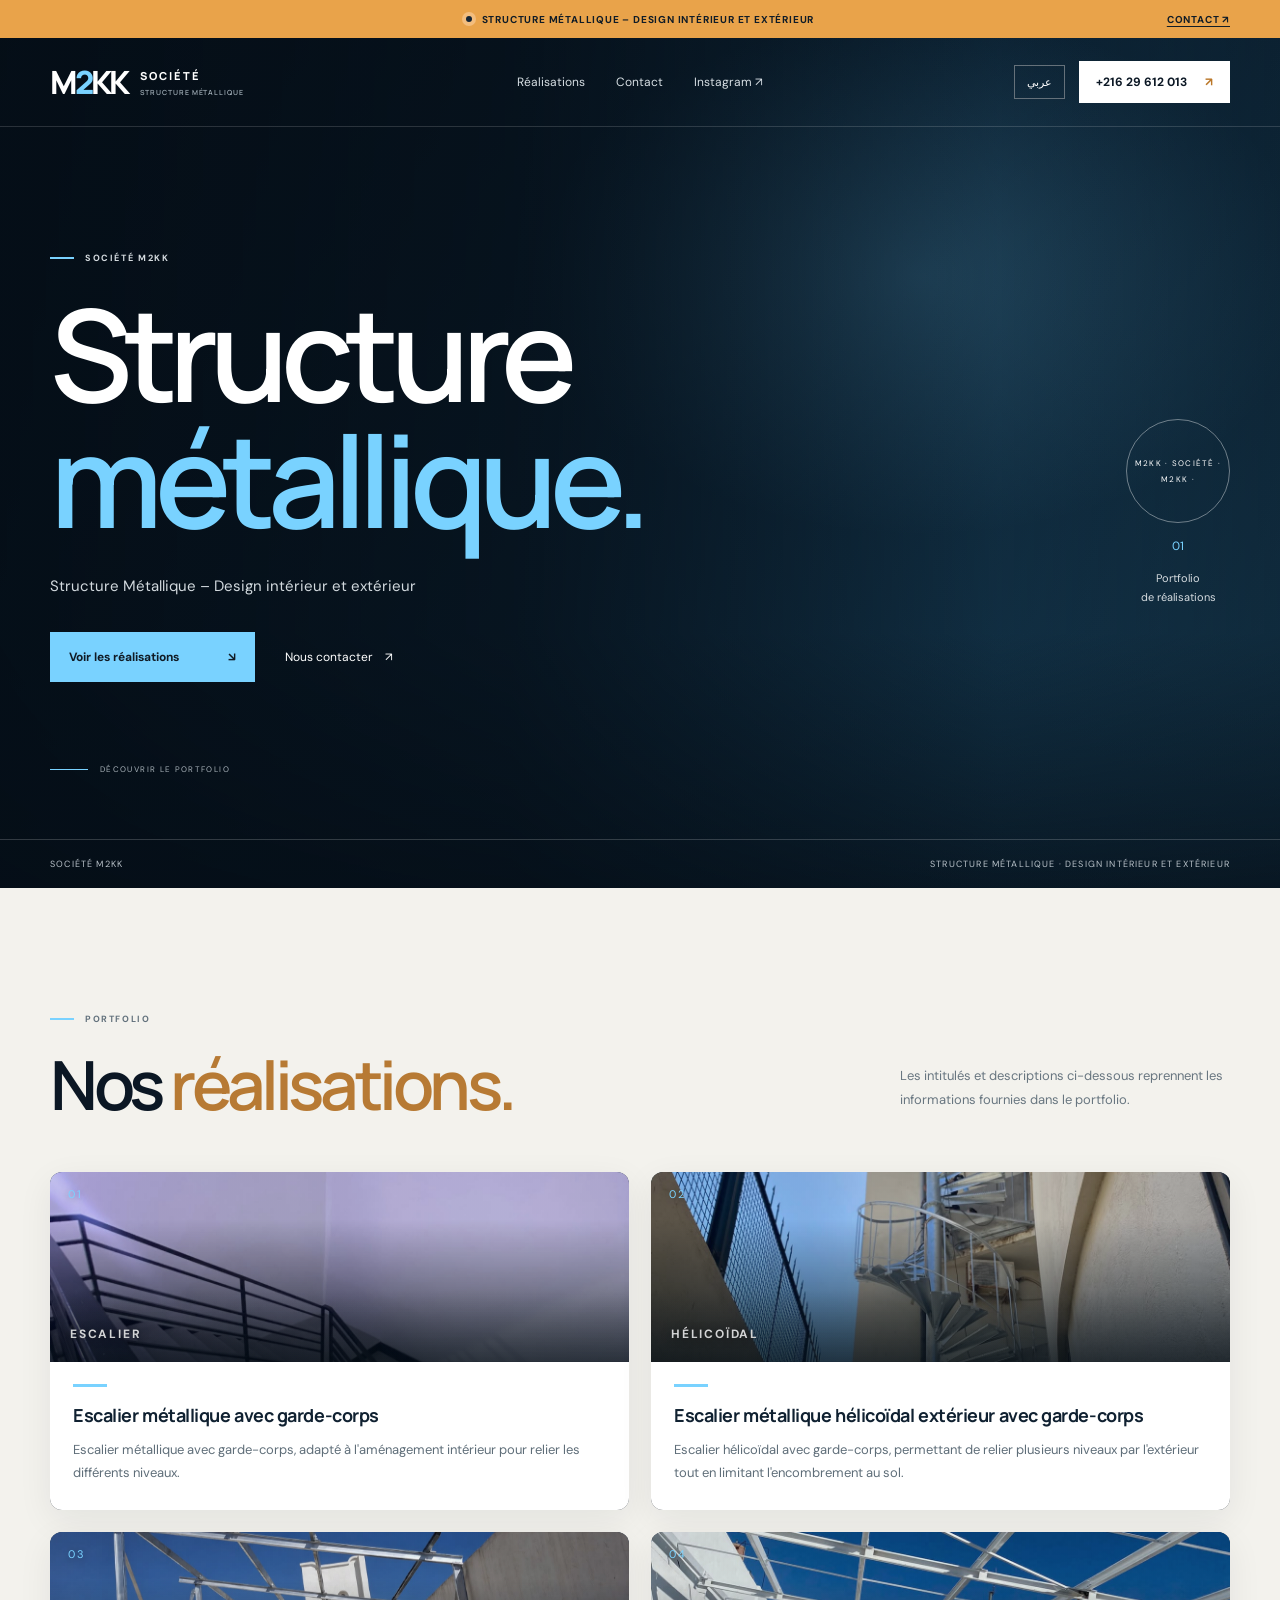
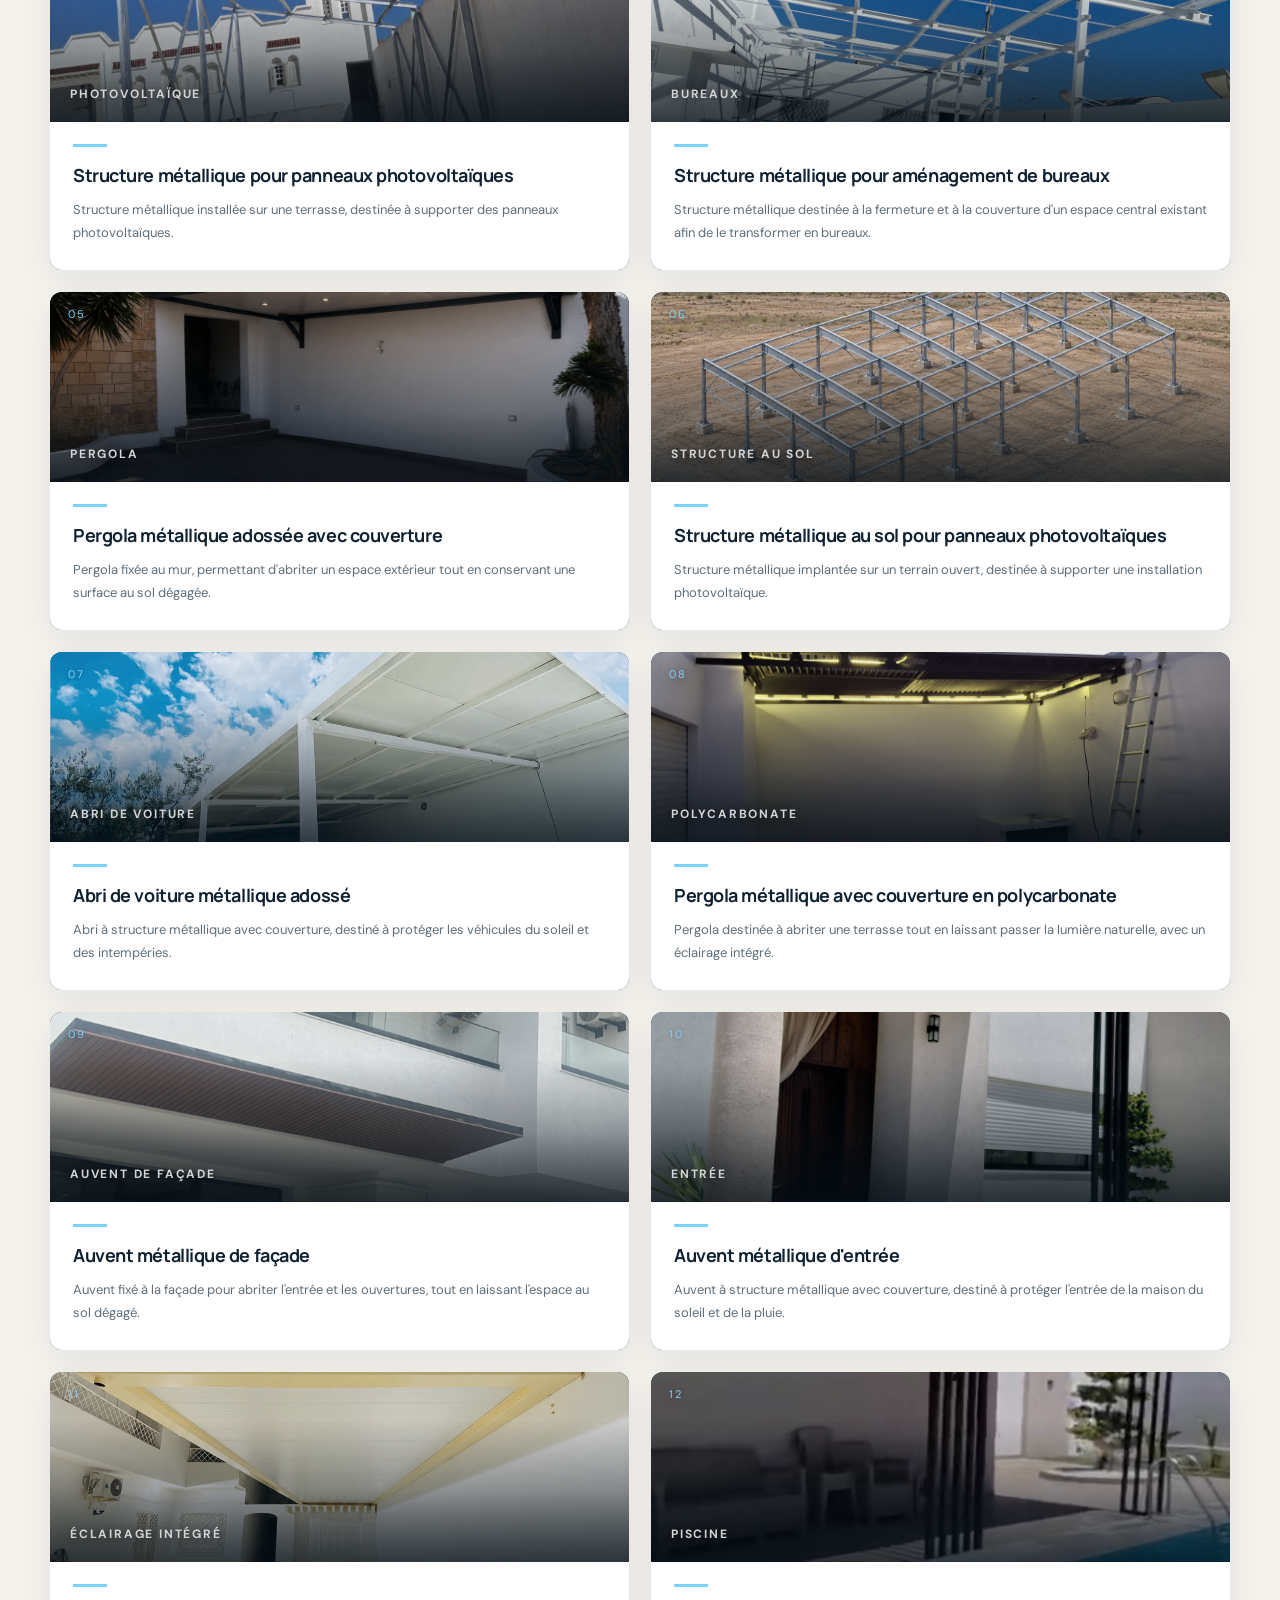
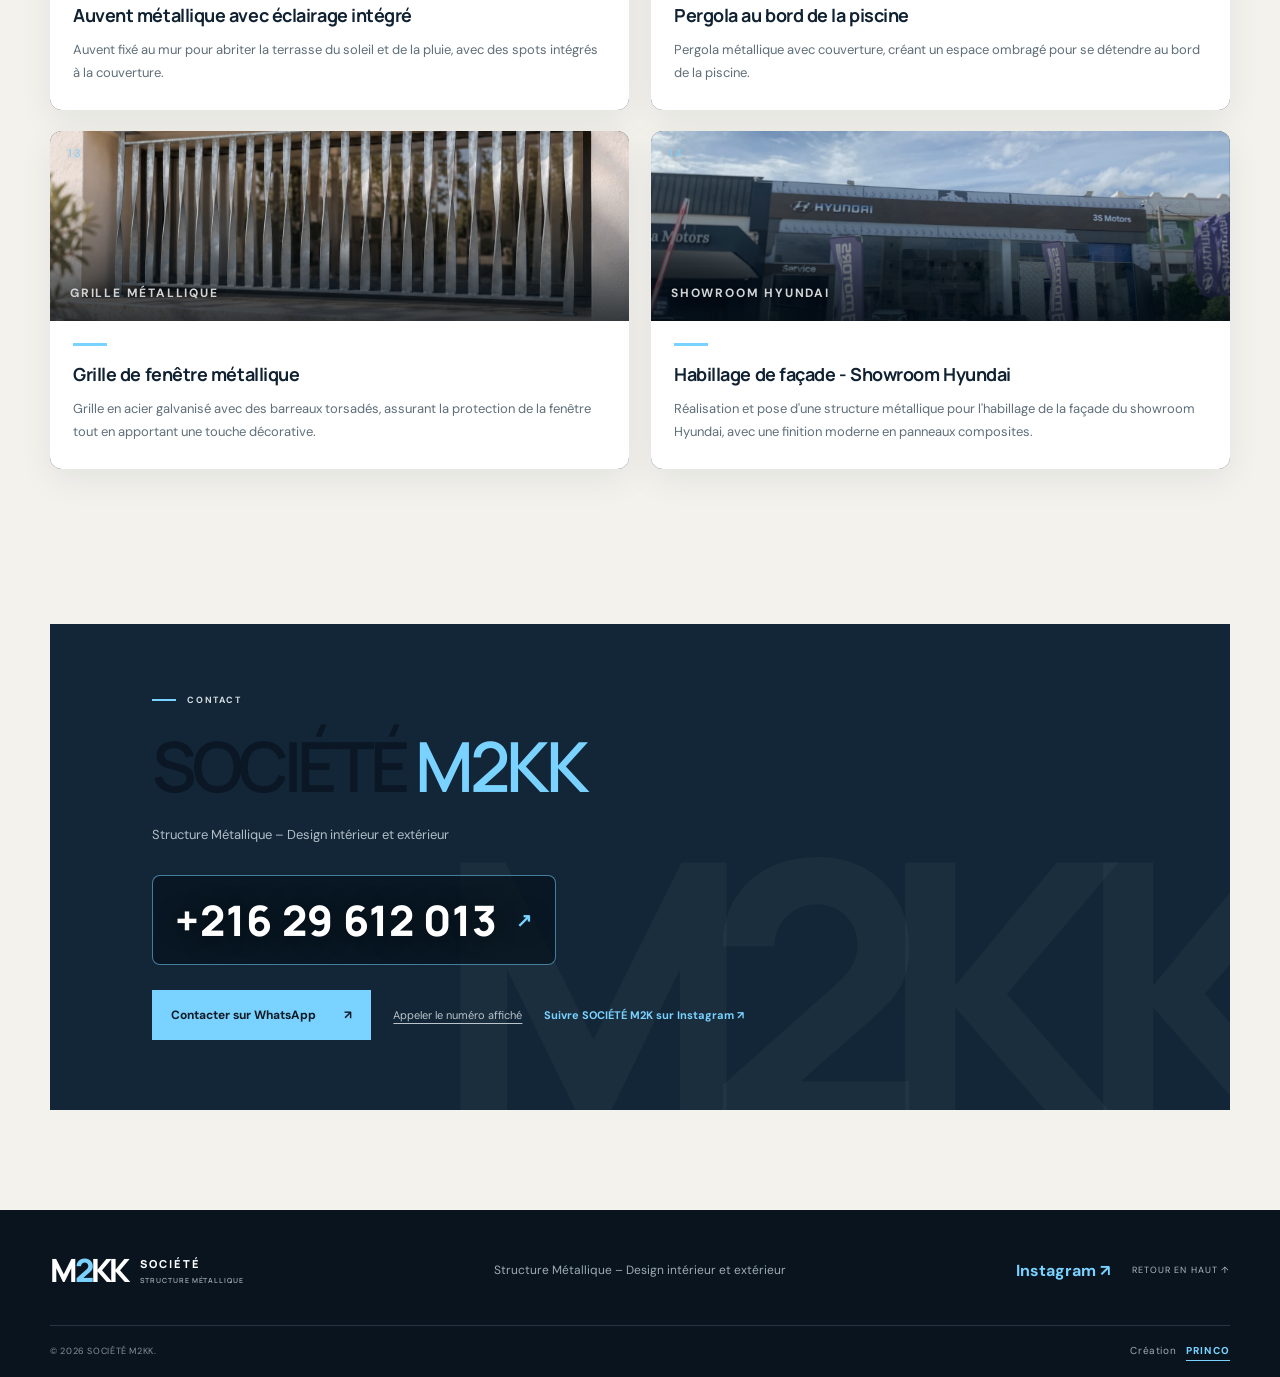
==== commit 1214fdff: "Match portfolio photos to the correct project descriptions" ====
--- a/index.html
+++ b/index.html
@@ -10,7 +10,7 @@
 <meta property="og:type" content="website">
 <meta property="og:title" content="SOCIÉTÉ M2KK | Structure métallique – Design intérieur et extérieur">
 <meta property="og:description" content="Portfolio de réalisations : escaliers métalliques, structures photovoltaïques, pergolas, auvents, abri de voiture, grille de fenêtre et habillage de façade Hyundai.">
-<meta property="og:image" content="https://raw.githubusercontent.com/boumiza-1/M2K-Structures/main/WhatsApp%20Image%202026-10-21%20at%208.29.39%20PM.jpeg">
+<meta property="og:image" content="https://raw.githubusercontent.com/boumiza-1/M2K-Structures/main/WhatsApp%20Image%202026-10-24%20at%2010.59.22%20PM.jpeg">
 <link rel="preconnect" href="https://fonts.googleapis.com">
 <link rel="preconnect" href="https://fonts.gstatic.com" crossorigin>
 <link href="https://fonts.googleapis.com/css2?family=DM+Sans:wght@400;500;600;700&family=Manrope:wght@400;500;600;700;800&display=swap" rel="stylesheet">
@@ -39,21 +39,21 @@
 <section class="projects section-pad" id="realisations"><div class="container">
 <div class="section-heading reveal"><div><p class="eyebrow dark"><span></span><span data-fr="PORTFOLIO" data-ar="ملف الأعمال">PORTFOLIO</span></p><h2 data-fr="Nos <em>réalisations.</em>" data-ar="أعمالنا <em>المنجزة.</em>">Nos <em>réalisations.</em></h2></div><p data-fr="Les intitulés et descriptions ci-dessous reprennent les informations fournies dans le portfolio." data-ar="العناوين والأوصاف التالية مأخوذة من المعلومات المقدّمة في ملف الأعمال.">Les intitulés et descriptions ci-dessous reprennent les informations fournies dans le portfolio.</p></div>
 <div class="project-grid portfolio-grid">
-<article class="project-card reveal"><div class="project-visual visual-stairs"><img class="project-photo" src="WhatsApp%20Image%202026-10-21%20at%208.29.39%20PM.jpeg" alt="ESCALIER — réalisation réelle de SOCIÉTÉ M2KK" loading="lazy"><span>01</span><b>ESCALIER</b></div><div class="project-overlay"><h3>Escalier métallique avec garde-corps</h3><p>Escalier métallique avec garde-corps, adapté à l'aménagement intérieur pour relier les différents niveaux.</p></div></article>
-<article class="project-card reveal"><div class="project-visual visual-spiral"><img class="project-photo" src="WhatsApp%20Image%202026-10-22%20at%2010.01.08%20PM.jpeg" alt="HÉLICOÏDAL — réalisation réelle de SOCIÉTÉ M2KK" loading="lazy"><span>02</span><b>HÉLICOÏDAL</b></div><div class="project-overlay"><h3>Escalier métallique hélicoïdal extérieur avec garde-corps</h3><p>Escalier hélicoïdal avec garde-corps, permettant de relier plusieurs niveaux par l'extérieur tout en limitant l'encombrement au sol.</p></div></article>
-<article class="project-card reveal"><div class="project-visual visual-solar"><img class="project-photo" src="WhatsApp%20Image%202026-10-22%20at%208.53.08%20PM%20(1).jpeg" alt="PHOTOVOLTAÏQUE — réalisation réelle de SOCIÉTÉ M2KK" loading="lazy"><span>03</span><b>PHOTOVOLTAÏQUE</b></div><div class="project-overlay"><h3>Structure métallique pour panneaux photovoltaïques</h3><p>Structure métallique installée sur une terrasse, destinée à supporter des panneaux photovoltaïques.</p></div></article>
-<article class="project-card reveal"><div class="project-visual visual-office"><img class="project-photo" src="WhatsApp%20Image%202026-10-22%20at%208.53.08%20PM.jpeg" alt="BUREAUX — réalisation réelle de SOCIÉTÉ M2KK" loading="lazy"><span>04</span><b>BUREAUX</b></div><div class="project-overlay"><h3>Structure métallique pour aménagement de bureaux</h3><p>Structure métallique destinée à la fermeture et à la couverture d'un espace central existant afin de le transformer en bureaux.</p></div></article>
-<article class="project-card reveal"><div class="project-visual visual-pergola"><img class="project-photo" src="WhatsApp%20Image%202026-10-22%20at%208.54.14%20PM%20(1).jpeg" alt="PERGOLA — réalisation réelle de SOCIÉTÉ M2KK" loading="lazy"><span>05</span><b>PERGOLA</b></div><div class="project-overlay"><h3>Pergola métallique adossée avec couverture</h3><p>Pergola fixée au mur, permettant d'abriter un espace extérieur tout en conservant une surface au sol dégagée.</p></div></article>
-<article class="project-card reveal"><div class="project-visual visual-ground"><img class="project-photo" src="WhatsApp%20Image%202026-10-22%20at%208.54.14%20PM.jpeg" alt="STRUCTURE AU SOL — réalisation réelle de SOCIÉTÉ M2KK" loading="lazy"><span>06</span><b>STRUCTURE AU SOL</b></div><div class="project-overlay"><h3>Structure métallique au sol pour panneaux photovoltaïques</h3><p>Structure métallique implantée sur un terrain ouvert, destinée à supporter une installation photovoltaïque.</p></div></article>
-<article class="project-card reveal"><div class="project-visual visual-carport"><img class="project-photo" src="WhatsApp%20Image%202026-10-22%20at%208.56.51%20PM.jpeg" alt="ABRI DE VOITURE — réalisation réelle de SOCIÉTÉ M2KK" loading="lazy"><span>07</span><b>ABRI DE VOITURE</b></div><div class="project-overlay"><h3>Abri de voiture métallique adossé</h3><p>Abri à structure métallique avec couverture, destiné à protéger les véhicules du soleil et des intempéries.</p></div></article>
-<article class="project-card reveal"><div class="project-visual visual-poly"><img class="project-photo" src="WhatsApp%20Image%202026-10-22%20at%208.58.52%20PM.jpeg" alt="POLYCARBONATE — réalisation réelle de SOCIÉTÉ M2KK" loading="lazy"><span>08</span><b>POLYCARBONATE</b></div><div class="project-overlay"><h3>Pergola métallique avec couverture en polycarbonate</h3><p>Pergola destinée à abriter une terrasse tout en laissant passer la lumière naturelle, avec un éclairage intégré.</p></div></article>
-<article class="project-card reveal"><div class="project-visual visual-awning"><img class="project-photo" src="WhatsApp%20Image%202026-10-22%20at%208.58.53%20PM.jpeg" alt="AUVENT DE FAÇADE — réalisation réelle de SOCIÉTÉ M2KK" loading="lazy"><span>09</span><b>AUVENT DE FAÇADE</b></div><div class="project-overlay"><h3>Auvent métallique de façade</h3><p>Auvent fixé à la façade pour abriter l'entrée et les ouvertures, tout en laissant l'espace au sol dégagé.</p></div></article>
-<article class="project-card reveal"><div class="project-visual visual-entry"><img class="project-photo" src="WhatsApp%20Image%202026-10-22%20at%209.00.28%20PM%20(1).jpeg" alt="ENTRÉE — réalisation réelle de SOCIÉTÉ M2KK" loading="lazy"><span>10</span><b>ENTRÉE</b></div><div class="project-overlay"><h3>Auvent métallique d'entrée</h3><p>Auvent à structure métallique avec couverture, destiné à protéger l'entrée de la maison du soleil et de la pluie.</p></div></article>
+<article class="project-card reveal"><div class="project-visual visual-stairs"><img class="project-photo" src="WhatsApp%20Image%202026-10-22%20at%208.53.08%20PM%20%281%29.jpeg" alt="ESCALIER — réalisation réelle de SOCIÉTÉ M2KK" loading="lazy"><span>01</span><b>ESCALIER</b></div><div class="project-overlay"><h3>Escalier métallique avec garde-corps</h3><p>Escalier métallique avec garde-corps, adapté à l'aménagement intérieur pour relier les différents niveaux.</p></div></article>
+<article class="project-card reveal"><div class="project-visual visual-spiral"><img class="project-photo" src="WhatsApp%20Image%202026-10-22%20at%208.54.14%20PM%20%281%29.jpeg" alt="HÉLICOÏDAL — réalisation réelle de SOCIÉTÉ M2KK" loading="lazy"><span>02</span><b>HÉLICOÏDAL</b></div><div class="project-overlay"><h3>Escalier métallique hélicoïdal extérieur avec garde-corps</h3><p>Escalier hélicoïdal avec garde-corps, permettant de relier plusieurs niveaux par l'extérieur tout en limitant l'encombrement au sol.</p></div></article>
+<article class="project-card reveal"><div class="project-visual visual-solar"><img class="project-photo" src="WhatsApp%20Image%202026-10-22%20at%208.56.51%20PM.jpeg" alt="PHOTOVOLTAÏQUE — réalisation réelle de SOCIÉTÉ M2KK" loading="lazy"><span>03</span><b>PHOTOVOLTAÏQUE</b></div><div class="project-overlay"><h3>Structure métallique pour panneaux photovoltaïques</h3><p>Structure métallique installée sur une terrasse, destinée à supporter des panneaux photovoltaïques.</p></div></article>
+<article class="project-card reveal"><div class="project-visual visual-office"><img class="project-photo" src="WhatsApp%20Image%202026-10-22%20at%208.58.52%20PM.jpeg" alt="BUREAUX — réalisation réelle de SOCIÉTÉ M2KK" loading="lazy"><span>04</span><b>BUREAUX</b></div><div class="project-overlay"><h3>Structure métallique pour aménagement de bureaux</h3><p>Structure métallique destinée à la fermeture et à la couverture d'un espace central existant afin de le transformer en bureaux.</p></div></article>
+<article class="project-card reveal"><div class="project-visual visual-pergola"><img class="project-photo" src="WhatsApp%20Image%202026-10-22%20at%209.12.28%20PM.jpeg" alt="PERGOLA — réalisation réelle de SOCIÉTÉ M2KK" loading="lazy"><span>05</span><b>PERGOLA</b></div><div class="project-overlay"><h3>Pergola métallique adossée avec couverture</h3><p>Pergola fixée au mur, permettant d'abriter un espace extérieur tout en conservant une surface au sol dégagée.</p></div></article>
+<article class="project-card reveal"><div class="project-visual visual-ground"><img class="project-photo" src="WhatsApp%20Image%202026-10-22%20at%209.01.28%20PM.jpeg" alt="STRUCTURE AU SOL — réalisation réelle de SOCIÉTÉ M2KK" loading="lazy"><span>06</span><b>STRUCTURE AU SOL</b></div><div class="project-overlay"><h3>Structure métallique au sol pour panneaux photovoltaïques</h3><p>Structure métallique implantée sur un terrain ouvert, destinée à supporter une installation photovoltaïque.</p></div></article>
+<article class="project-card reveal"><div class="project-visual visual-carport"><img class="project-photo" src="WhatsApp%20Image%202026-10-22%20at%209.04.30%20PM.jpeg" alt="ABRI DE VOITURE — réalisation réelle de SOCIÉTÉ M2KK" loading="lazy"><span>07</span><b>ABRI DE VOITURE</b></div><div class="project-overlay"><h3>Abri de voiture métallique adossé</h3><p>Abri à structure métallique avec couverture, destiné à protéger les véhicules du soleil et des intempéries.</p></div></article>
+<article class="project-card reveal"><div class="project-visual visual-poly"><img class="project-photo" src="WhatsApp%20Image%202026-10-22%20at%209.06.09%20PM.jpeg" alt="POLYCARBONATE — réalisation réelle de SOCIÉTÉ M2KK" loading="lazy"><span>08</span><b>POLYCARBONATE</b></div><div class="project-overlay"><h3>Pergola métallique avec couverture en polycarbonate</h3><p>Pergola destinée à abriter une terrasse tout en laissant passer la lumière naturelle, avec un éclairage intégré.</p></div></article>
+<article class="project-card reveal"><div class="project-visual visual-awning"><img class="project-photo" src="WhatsApp%20Image%202026-10-22%20at%209.07.37%20PM.jpeg" alt="AUVENT DE FAÇADE — réalisation réelle de SOCIÉTÉ M2KK" loading="lazy"><span>09</span><b>AUVENT DE FAÇADE</b></div><div class="project-overlay"><h3>Auvent métallique de façade</h3><p>Auvent fixé à la façade pour abriter l'entrée et les ouvertures, tout en laissant l'espace au sol dégagé.</p></div></article>
+<article class="project-card reveal"><div class="project-visual visual-entry"><img class="project-photo" src="WhatsApp%20Image%202026-10-22%20at%209.11.09%20PM.jpeg" alt="ENTRÉE — réalisation réelle de SOCIÉTÉ M2KK" loading="lazy"><span>10</span><b>ENTRÉE</b></div><div class="project-overlay"><h3>Auvent métallique d'entrée</h3><p>Auvent à structure métallique avec couverture, destiné à protéger l'entrée de la maison du soleil et de la pluie.</p></div></article>
 <article class="project-card reveal"><div class="project-visual visual-lights"><img class="project-photo" src="WhatsApp%20Image%202026-10-22%20at%209.00.28%20PM.jpeg" alt="ÉCLAIRAGE INTÉGRÉ — réalisation réelle de SOCIÉTÉ M2KK" loading="lazy"><span>11</span><b>ÉCLAIRAGE INTÉGRÉ</b></div><div class="project-overlay"><h3>Auvent métallique avec éclairage intégré</h3><p>Auvent fixé au mur pour abriter la terrasse du soleil et de la pluie, avec des spots intégrés à la couverture.</p></div></article>
-<article class="project-card reveal"><div class="project-visual visual-pool"><img class="project-photo" src="WhatsApp%20Image%202026-10-22%20at%209.01.28%20PM.jpeg" alt="PISCINE — réalisation réelle de SOCIÉTÉ M2KK" loading="lazy"><span>12</span><b>PISCINE</b></div><div class="project-overlay"><h3>Pergola au bord de la piscine</h3><p>Pergola métallique avec couverture, créant un espace ombragé pour se détendre au bord de la piscine.</p></div></article>
-<article class="project-card reveal"><div class="project-visual visual-grille"><img class="project-photo" src="WhatsApp%20Image%202026-10-22%20at%209.04.30%20PM.jpeg" alt="GRILLE MÉTALLIQUE — réalisation réelle de SOCIÉTÉ M2KK" loading="lazy"><span>13</span><b>GRILLE MÉTALLIQUE</b></div><div class="project-overlay"><h3>Grille de fenêtre métallique</h3><p>Grille en acier galvanisé avec des barreaux torsadés, assurant la protection de la fenêtre tout en apportant une touche décorative.</p></div></article>
-<article class="project-card reveal"><div class="project-visual visual-hyundai"><img class="project-photo" src="WhatsApp%20Image%202026-10-22%20at%209.06.09%20PM%20(1).jpeg" alt="SHOWROOM HYUNDAI — réalisation réelle de SOCIÉTÉ M2KK" loading="lazy"><span>14</span><b>SHOWROOM HYUNDAI</b></div><div class="project-overlay"><h3>Habillage de façade - Showroom Hyundai</h3><p>Réalisation et pose d'une structure métallique pour l'habillage de la façade du showroom Hyundai, avec une finition moderne en panneaux composites.</p></div></article>
-<article class="project-card reveal"><div class="project-visual visual-extra"><img class="project-photo" src="WhatsApp%20Image%202026-10-22%20at%209.06.09%20PM.jpeg" alt="Réalisation métallique 15 — SOCIÉTÉ M2KK" loading="lazy"><span>15</span><b data-fr="RÉALISATION" data-ar="إنجاز معدني">RÉALISATION</b></div><div class="project-overlay"><h3 data-fr="Autre réalisation métallique 15" data-ar="إنجاز معدني 15">Autre réalisation métallique 15</h3><p data-fr="Photo réelle issue du portfolio de SOCIÉTÉ M2KK." data-ar="صورة حقيقية من ملف إنجازات شركة M2KK.">Photo réelle issue du portfolio de SOCIÉTÉ M2KK.</p></div></article><article class="project-card reveal"><div class="project-visual visual-extra"><img class="project-photo" src="WhatsApp%20Image%202026-10-22%20at%209.07.37%20PM.jpeg" alt="Réalisation métallique 16 — SOCIÉTÉ M2KK" loading="lazy"><span>16</span><b data-fr="RÉALISATION" data-ar="إنجاز معدني">RÉALISATION</b></div><div class="project-overlay"><h3 data-fr="Autre réalisation métallique 16" data-ar="إنجاز معدني 16">Autre réalisation métallique 16</h3><p data-fr="Photo réelle issue du portfolio de SOCIÉTÉ M2KK." data-ar="صورة حقيقية من ملف إنجازات شركة M2KK.">Photo réelle issue du portfolio de SOCIÉTÉ M2KK.</p></div></article><article class="project-card reveal"><div class="project-visual visual-extra"><img class="project-photo" src="WhatsApp%20Image%202026-10-22%20at%209.11.09%20PM.jpeg" alt="Réalisation métallique 17 — SOCIÉTÉ M2KK" loading="lazy"><span>17</span><b data-fr="RÉALISATION" data-ar="إنجاز معدني">RÉALISATION</b></div><div class="project-overlay"><h3 data-fr="Autre réalisation métallique 17" data-ar="إنجاز معدني 17">Autre réalisation métallique 17</h3><p data-fr="Photo réelle issue du portfolio de SOCIÉTÉ M2KK." data-ar="صورة حقيقية من ملف إنجازات شركة M2KK.">Photo réelle issue du portfolio de SOCIÉTÉ M2KK.</p></div></article><article class="project-card reveal"><div class="project-visual visual-extra"><img class="project-photo" src="WhatsApp%20Image%202026-10-22%20at%209.12.28%20PM.jpeg" alt="Réalisation métallique 18 — SOCIÉTÉ M2KK" loading="lazy"><span>18</span><b data-fr="RÉALISATION" data-ar="إنجاز معدني">RÉALISATION</b></div><div class="project-overlay"><h3 data-fr="Autre réalisation métallique 18" data-ar="إنجاز معدني 18">Autre réalisation métallique 18</h3><p data-fr="Photo réelle issue du portfolio de SOCIÉTÉ M2KK." data-ar="صورة حقيقية من ملف إنجازات شركة M2KK.">Photo réelle issue du portfolio de SOCIÉTÉ M2KK.</p></div></article><article class="project-card reveal"><div class="project-visual visual-extra"><img class="project-photo" src="WhatsApp%20Image%202026-10-22%20at%209.15.44%20PM.jpeg" alt="Réalisation métallique 19 — SOCIÉTÉ M2KK" loading="lazy"><span>19</span><b data-fr="RÉALISATION" data-ar="إنجاز معدني">RÉALISATION</b></div><div class="project-overlay"><h3 data-fr="Autre réalisation métallique 19" data-ar="إنجاز معدني 19">Autre réalisation métallique 19</h3><p data-fr="Photo réelle issue du portfolio de SOCIÉTÉ M2KK." data-ar="صورة حقيقية من ملف إنجازات شركة M2KK.">Photo réelle issue du portfolio de SOCIÉTÉ M2KK.</p></div></article><article class="project-card reveal"><div class="project-visual visual-extra"><img class="project-photo" src="WhatsApp%20Image%202026-10-24%20at%2010.59.22%20PM.jpeg" alt="Réalisation métallique 20 — SOCIÉTÉ M2KK" loading="lazy"><span>20</span><b data-fr="RÉALISATION" data-ar="إنجاز معدني">RÉALISATION</b></div><div class="project-overlay"><h3 data-fr="Autre réalisation métallique 20" data-ar="إنجاز معدني 20">Autre réalisation métallique 20</h3><p data-fr="Photo réelle issue du portfolio de SOCIÉTÉ M2KK." data-ar="صورة حقيقية من ملف إنجازات شركة M2KK.">Photo réelle issue du portfolio de SOCIÉTÉ M2KK.</p></div></article><article class="project-card reveal"><div class="project-visual visual-extra"><img class="project-photo" src="WhatsApp%20Image%202026-10-24%20at%2010.59.23%20PM.jpeg" alt="Réalisation métallique 21 — SOCIÉTÉ M2KK" loading="lazy"><span>21</span><b data-fr="RÉALISATION" data-ar="إنجاز معدني">RÉALISATION</b></div><div class="project-overlay"><h3 data-fr="Autre réalisation métallique 21" data-ar="إنجاز معدني 21">Autre réalisation métallique 21</h3><p data-fr="Photo réelle issue du portfolio de SOCIÉTÉ M2KK." data-ar="صورة حقيقية من ملف إنجازات شركة M2KK.">Photo réelle issue du portfolio de SOCIÉTÉ M2KK.</p></div></article></div>
+<article class="project-card reveal"><div class="project-visual visual-pool"><img class="project-photo" src="WhatsApp%20Image%202026-10-22%20at%209.15.44%20PM.jpeg" alt="PISCINE — réalisation réelle de SOCIÉTÉ M2KK" loading="lazy"><span>12</span><b>PISCINE</b></div><div class="project-overlay"><h3>Pergola au bord de la piscine</h3><p>Pergola métallique avec couverture, créant un espace ombragé pour se détendre au bord de la piscine.</p></div></article>
+<article class="project-card reveal"><div class="project-visual visual-grille"><img class="project-photo" src="WhatsApp%20Image%202026-10-22%20at%2010.01.08%20PM.jpeg" alt="GRILLE MÉTALLIQUE — réalisation réelle de SOCIÉTÉ M2KK" loading="lazy"><span>13</span><b>GRILLE MÉTALLIQUE</b></div><div class="project-overlay"><h3>Grille de fenêtre métallique</h3><p>Grille en acier galvanisé avec des barreaux torsadés, assurant la protection de la fenêtre tout en apportant une touche décorative.</p></div></article>
+<article class="project-card reveal"><div class="project-visual visual-hyundai"><img class="project-photo" src="WhatsApp%20Image%202026-10-24%20at%2010.59.22%20PM.jpeg" alt="SHOWROOM HYUNDAI — réalisation réelle de SOCIÉTÉ M2KK" loading="lazy"><span>14</span><b>SHOWROOM HYUNDAI</b></div><div class="project-overlay"><h3>Habillage de façade - Showroom Hyundai</h3><p>Réalisation et pose d'une structure métallique pour l'habillage de la façade du showroom Hyundai, avec une finition moderne en panneaux composites.</p></div></article>
+</div>
 </div></section>
 <section class="contact section-pad" id="contact"><div class="container contact-box reveal"><div class="contact-bg">M2KK</div><div class="contact-content"><p class="eyebrow"><span></span><span data-fr="CONTACT" data-ar="اتصال">CONTACT</span></p><h2 data-fr="SOCIÉTÉ <em>M2KK</em>" data-ar="شركة <em>M2KK</em>">SOCIÉTÉ <em>M2KK</em></h2><p data-fr="Structure Métallique – Design intérieur et extérieur" data-ar="الهياكل المعدنية – التصميم الداخلي والخارجي">Structure Métallique – Design intérieur et extérieur</p><a class="contact-phone" href="tel:+21629612013">+216 29 612 013 <span>↗</span></a><div class="contact-actions"><a class="button button-primary" href="https://wa.me/21629612013" target="_blank" rel="noopener noreferrer"><span data-fr="Contacter sur WhatsApp" data-ar="تواصل عبر واتساب">Contacter sur WhatsApp</span><span>↗</span></a><a class="contact-mail" href="tel:+21629612013" data-fr="Appeler le numéro affiché" data-ar="اتصل بالرقم">Appeler le numéro affiché</a><a class="contact-mail instagram-link" href="https://www.instagram.com/societe_m2k?psln=YTVzNnQ0YmxmOWU2" target="_blank" rel="noopener noreferrer" data-fr="Suivre SOCIÉTÉ M2K sur Instagram ↗" data-ar="تابعوا SOCIÉTÉ M2K على إنستغرام ↗">Suivre SOCIÉTÉ M2K sur Instagram ↗</a></div></div></div></section>
 </main>
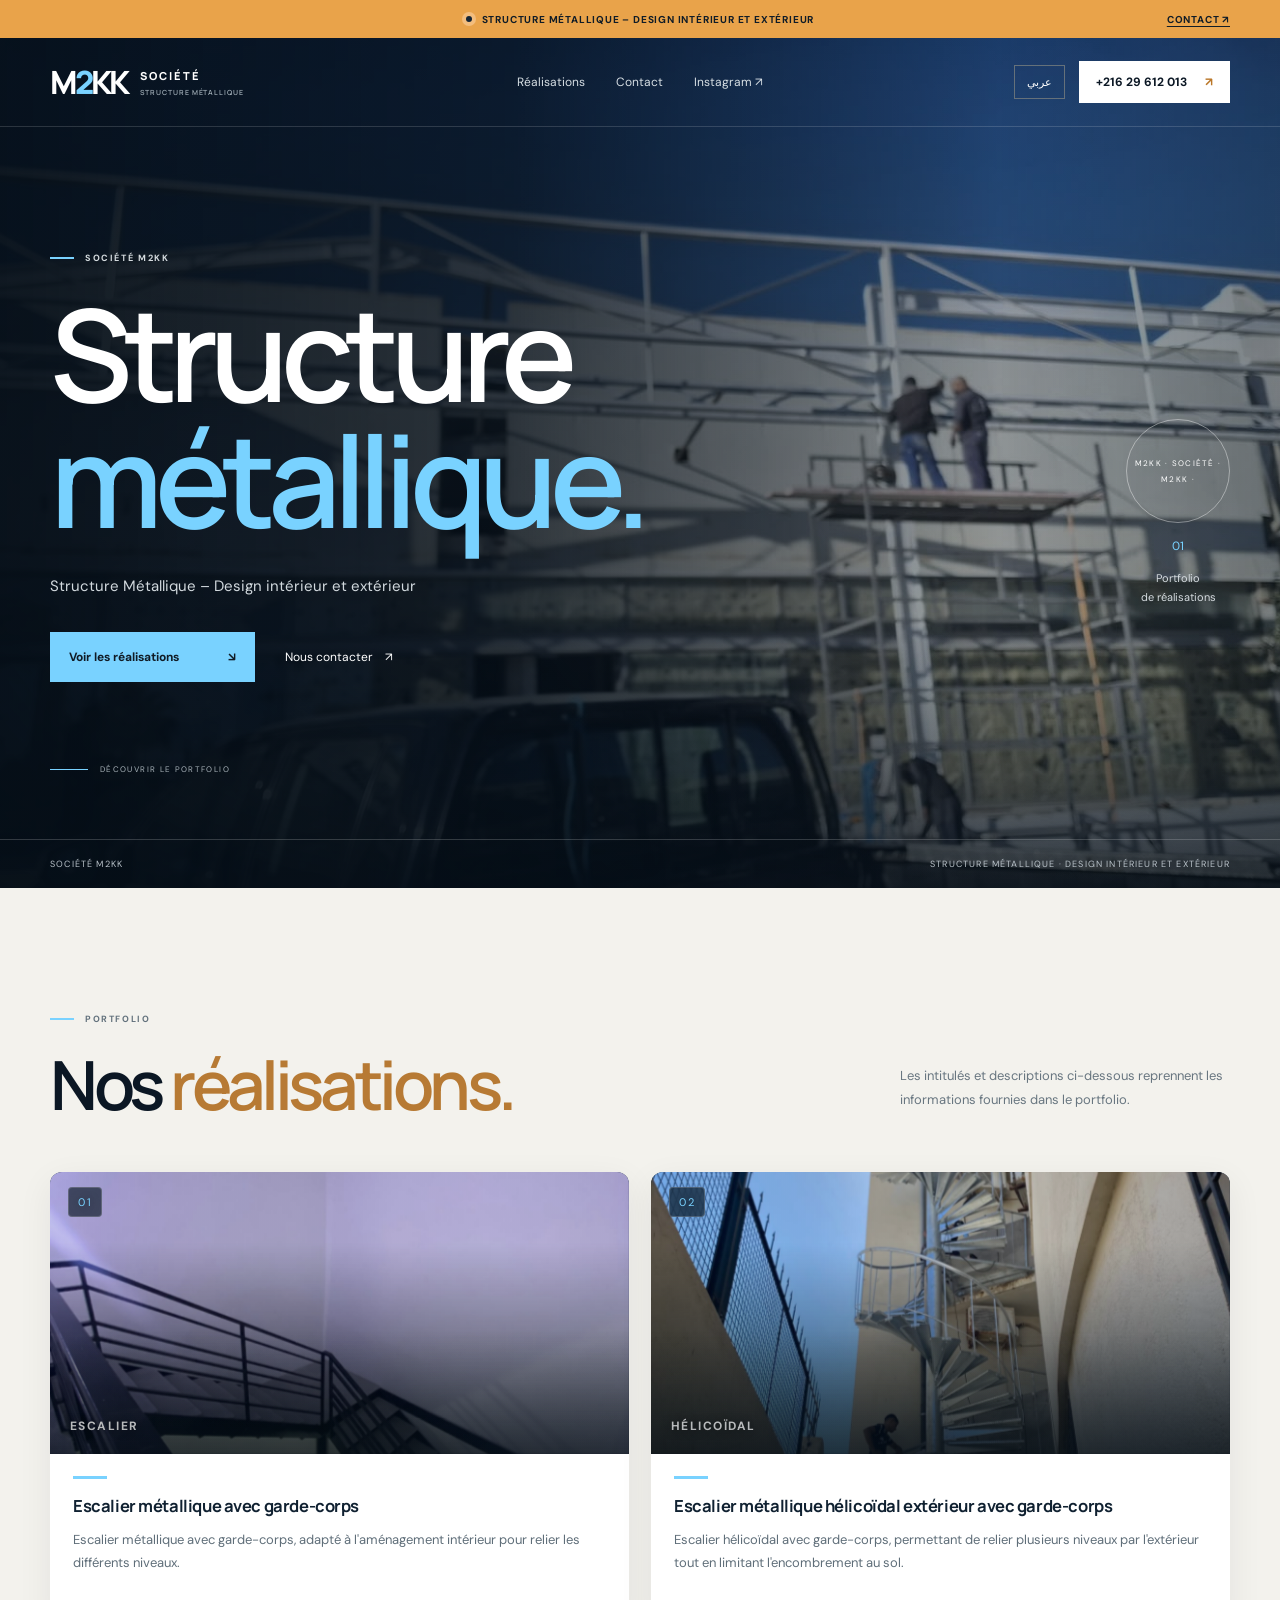
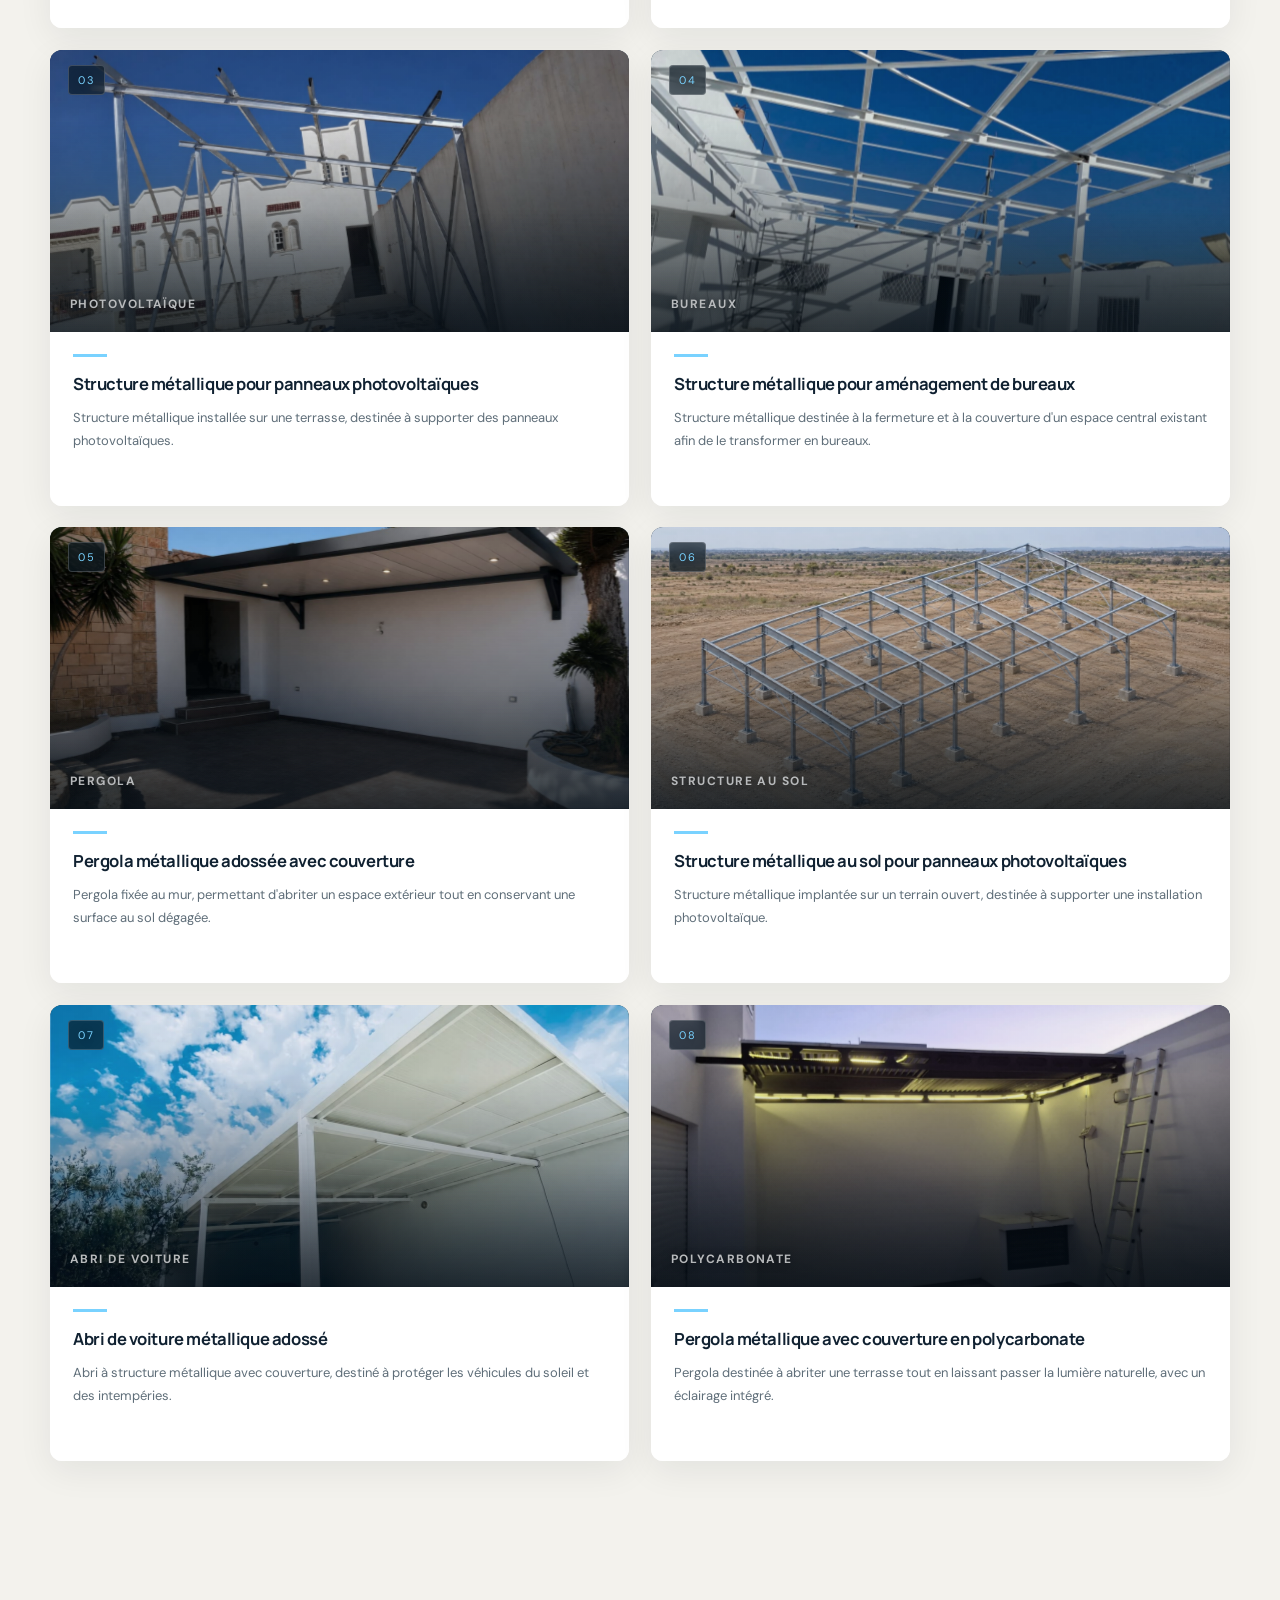
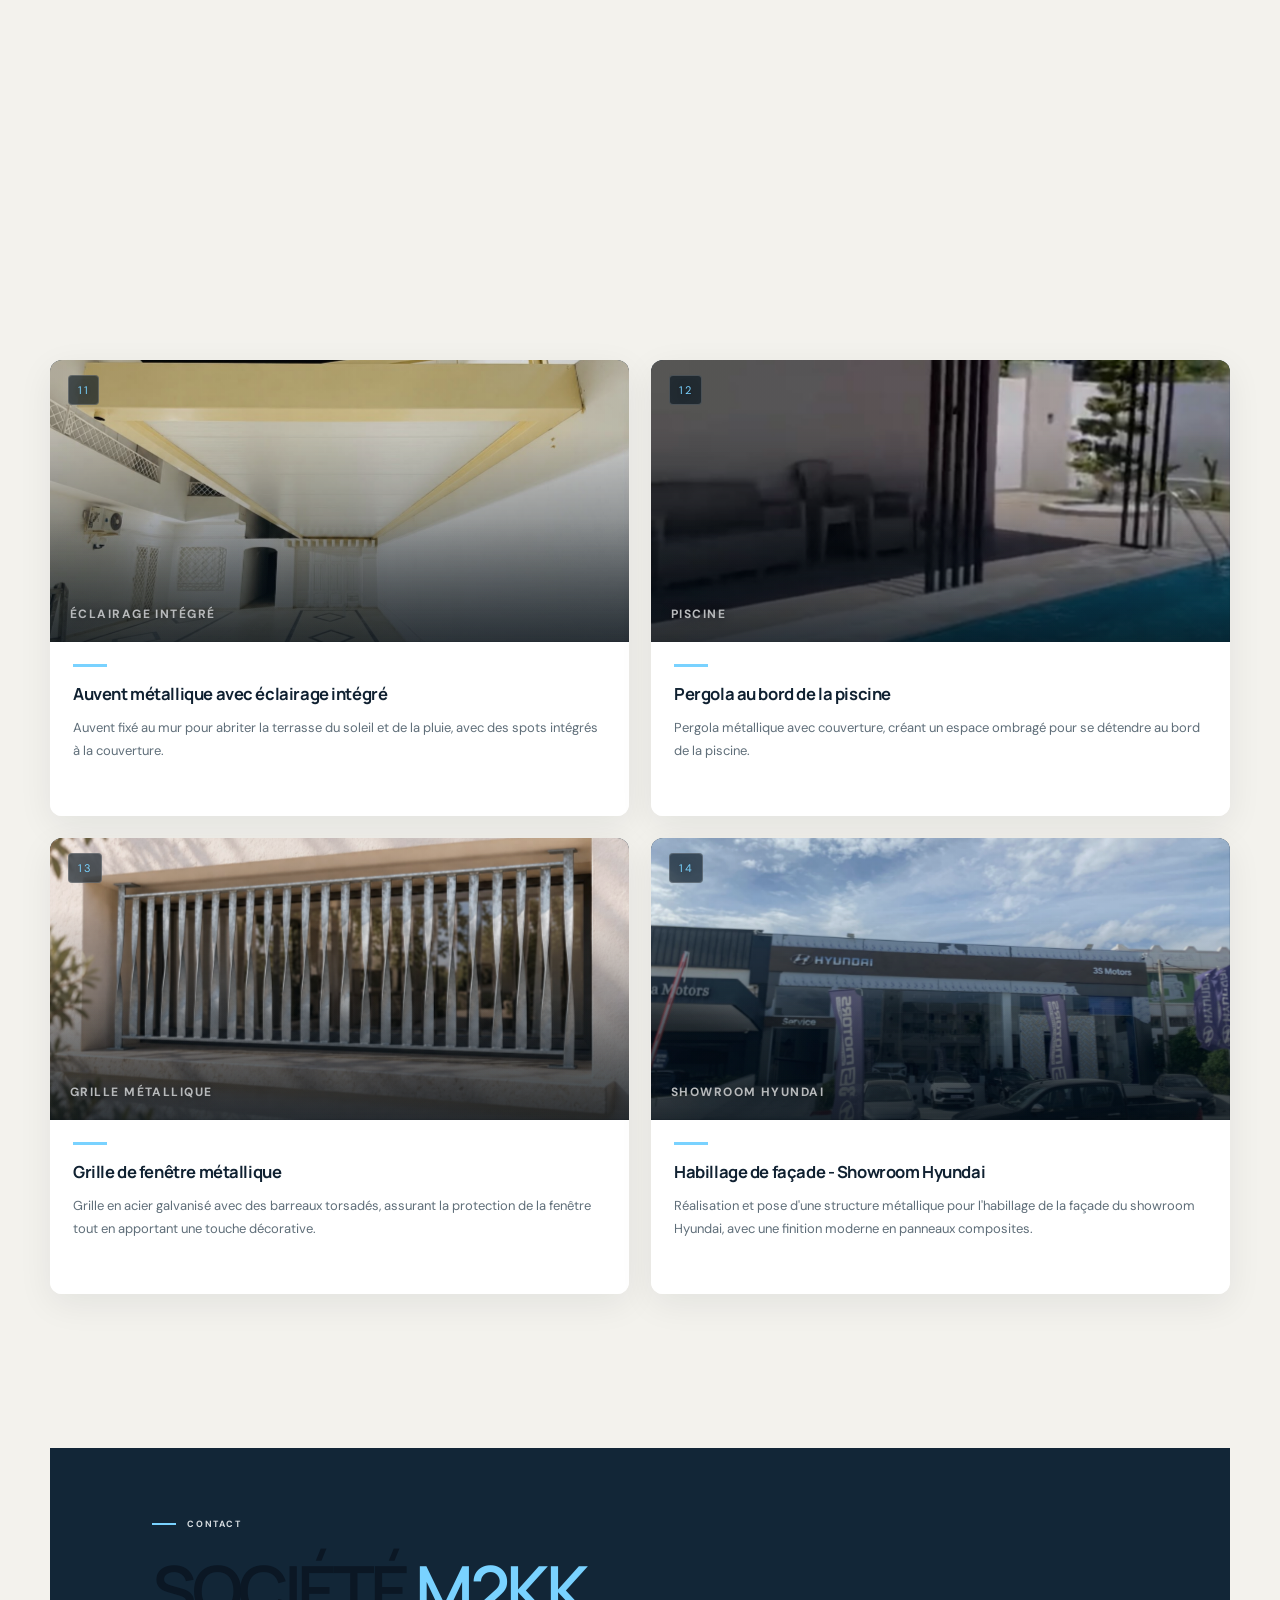
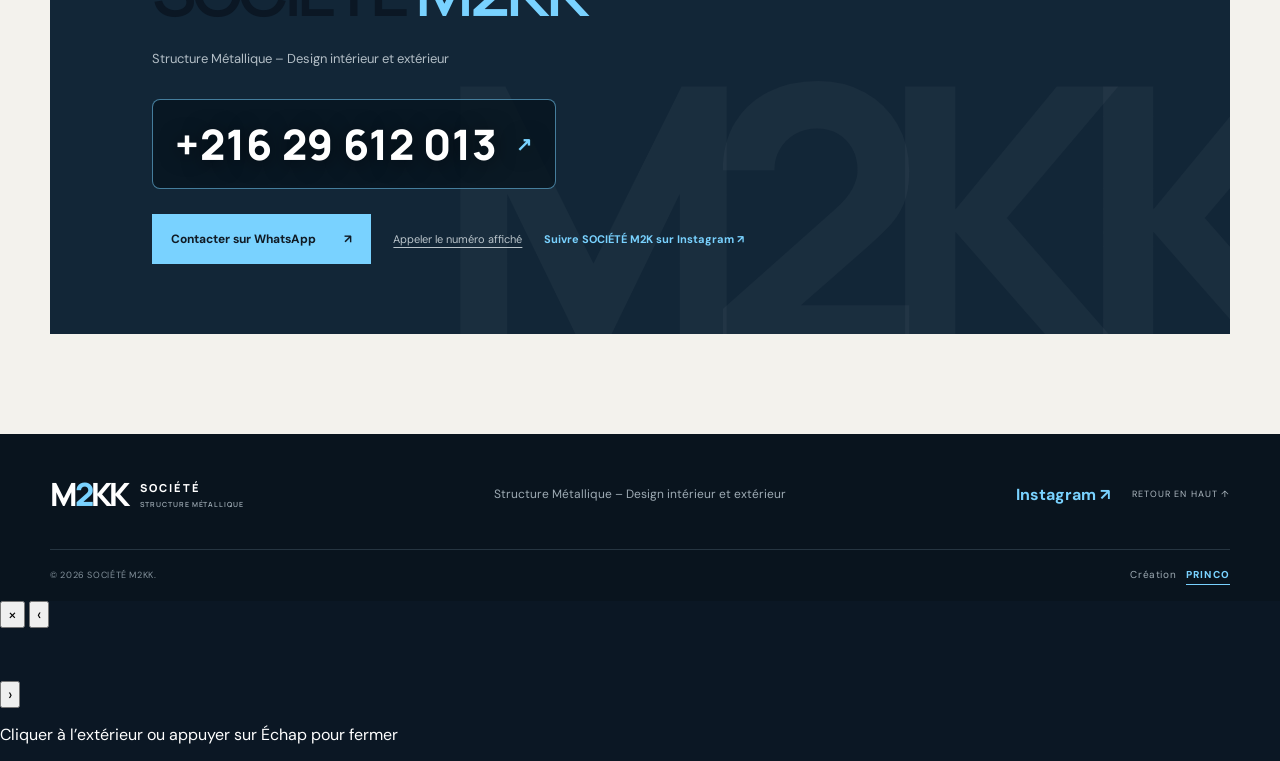
==== commit 634583fe: "Add full-screen interactive portfolio photo viewer" ====
--- a/index.html
+++ b/index.html
@@ -59,4 +59,12 @@
 </main>
 <footer class="footer"><div class="container footer-top"><a class="brand footer-brand" href="#accueil"><span class="brand-mark">M<span>2</span>KK</span><span class="brand-caption">SOCIÉTÉ <small>STRUCTURE MÉTALLIQUE</small></span></a><p data-fr="Structure Métallique – Design intérieur et extérieur" data-ar="الهياكل المعدنية – التصميم الداخلي والخارجي">Structure Métallique – Design intérieur et extérieur</p><div class="footer-social"><a href="https://www.instagram.com/societe_m2k?psln=YTVzNnQ0YmxmOWU2" target="_blank" rel="noopener noreferrer" aria-label="Instagram SOCIÉTÉ M2K">Instagram ↗</a><a href="#accueil" class="back-top" data-fr="RETOUR EN HAUT ↑" data-ar="العودة للأعلى ↑">RETOUR EN HAUT ↑</a></div></div><div class="container footer-bottom"><span>© <span id="year"></span> SOCIÉTÉ M2KK.</span><span class="site-credit">Création <a href="https://princo.site/" target="_blank" rel="noopener noreferrer">PRINCO</a></span></div></footer>
 <script src="script.js" defer></script>
+
+<div class="photo-lightbox" id="photoLightbox" aria-hidden="true" role="dialog" aria-modal="true" aria-label="Aperçu de la réalisation">
+  <button class="lightbox-close" type="button" aria-label="Fermer l’image">×</button>
+  <button class="lightbox-nav lightbox-prev" type="button" aria-label="Photo précédente">‹</button>
+  <figure class="lightbox-figure"><img id="lightboxImage" src="" alt=""><figcaption id="lightboxCaption"></figcaption></figure>
+  <button class="lightbox-nav lightbox-next" type="button" aria-label="Photo suivante">›</button>
+  <p class="lightbox-hint">Cliquer à l’extérieur ou appuyer sur Échap pour fermer</p>
+</div>
 </body></html>
--- a/styles.css
+++ b/styles.css
@@ -1,4 +1,4 @@
-:root{--ink:#0b1724;--ink2:#122536;--paper:#f3f2ed;--white:#fff;--muted:#9aa5ad;--line:rgba(255,255,255,.15);--orange:#e9a34a;--blue:#81b5d1;--font:'Manrope',sans-serif;--body:'DM Sans',sans-serif}*{box-sizing:border-box}html{scroll-behavior:smooth;scroll-padding-top:90px}body{margin:0;background:var(--ink);color:#fff;font-family:var(--body);-webkit-font-smoothing:antialiased}body[dir=rtl]{font-family:var(--body)}a{color:inherit;text-decoration:none}button{font:inherit}.container{width:min(1180px,calc(100% - 64px));margin-inline:auto}.announcement{height:38px;background:#e9a34a;color:#101c27;display:flex;align-items:center;justify-content:center;gap:10px;font-size:10px;letter-spacing:.08em;font-weight:700;text-transform:uppercase;padding:0 20px}.announcement a{position:absolute;right:max(32px,calc((100vw - 1180px)/2));text-decoration:underline;text-underline-offset:3px}.pulse{width:6px;height:6px;background:#142536;border-radius:50%;box-shadow:0 0 0 4px #f3bd7d}.nav-wrap{position:absolute;z-index:10;top:38px;left:0;width:100%;border-bottom:1px solid rgba(255,255,255,.15)}.nav{height:88px;display:flex;align-items:center;justify-content:space-between;gap:24px}.brand{display:flex;align-items:center;gap:12px;min-width:215px}.brand-mark{font-family:var(--font);font-weight:800;font-size:32px;letter-spacing:-.09em;line-height:1}.brand-mark span{color:var(--orange)}.brand-caption{font-family:var(--font);font-size:11px;letter-spacing:.2em;font-weight:800}.brand-caption small{display:block;font-size:7px;letter-spacing:.13em;color:#9eabb4;font-weight:600;margin-top:5px}.nav-links{display:flex;align-items:center;gap:31px}.nav-links a{font-size:12px;color:#d7dfe4;transition:color .2s}.nav-links a:hover,.text-link:hover{color:var(--orange)}.nav-actions{display:flex;align-items:center;gap:14px}.lang-switch{border:1px solid #65717a;background:transparent;color:#fff;padding:9px 12px;font-size:11px;cursor:pointer}.nav-cta{background:#fff;color:var(--ink);padding:13px 17px;font-size:12px;font-weight:700;display:flex;gap:18px;align-items:center}.nav-cta span:last-child{color:#ba7729}.menu-toggle{display:none;background:transparent;border:0;padding:8px}.menu-toggle i{display:block;width:24px;height:2px;background:white;margin:5px}.hero{position:relative;min-height:760px;height:min(850px,100svh);display:flex;align-items:center;overflow:hidden;background:#0c1b29}.hero-image,.hero-shade{position:absolute;inset:0}.hero-image{background-image:radial-gradient(ellipse at 72% 28%,rgba(121,210,255,.24),transparent 30%),linear-gradient(135deg,#07131e 0%,#102d42 52%,#1c4964 100%);background-size:cover;background-position:center 45%;transform:scale(1.04);animation:heroZoom 12s ease-out forwards}.hero-shade{background:linear-gradient(90deg,rgba(5,14,23,.94) 0%,rgba(5,14,23,.79) 40%,rgba(5,14,23,.28) 78%,rgba(5,14,23,.45) 100%),linear-gradient(0deg,rgba(5,14,23,.72),transparent 30%)}.hero-grid{position:relative;z-index:1;display:grid;grid-template-columns:1fr 180px;align-items:center;padding-top:100px}.hero-copy{max-width:720px}.eyebrow{display:flex;align-items:center;gap:11px;font-size:9px;font-weight:700;letter-spacing:.18em;color:#d6dce0;margin:0 0 26px}.eyebrow>span:first-child{height:2px;width:24px;background:var(--orange);display:inline-block}.eyebrow.dark{color:#62717c}.hero h1,.intro h2,.section-heading h2,.method h2,.contact h2{font-family:var(--font);font-weight:600;letter-spacing:-.065em;line-height:.99;margin:0}.hero h1{font-size:clamp(72px,10vw,132px)}h1 em,h2 em{font-style:normal;color:var(--orange)}.hero-text{max-width:500px;color:#d2d9de;font-size:15px;line-height:1.9;margin:29px 0 32px}.hero-buttons{display:flex;align-items:center;gap:30px;flex-wrap:wrap}.button{display:inline-flex;align-items:center;justify-content:space-between;gap:28px;padding:17px 19px;font-size:12px;font-weight:700;transition:transform .25s,background .25s;min-width:205px}.button:hover{transform:translateY(-3px)}.button-primary{background:var(--orange);color:#101b25}.button-primary:hover{background:#f3b866}.text-link{font-size:12px;display:flex;gap:12px;align-items:center;transition:color .2s}.hero-foot{display:flex;align-items:center;gap:12px;margin-top:82px;color:#a8b2b9;font-size:8px;letter-spacing:.17em}.scroll-line{width:38px;height:1px;background:var(--orange)}.hero-stamp{align-self:center;justify-self:end;display:flex;flex-direction:column;align-items:center;gap:15px;color:#fff}.stamp-circle{width:104px;height:104px;border:1px solid rgba(255,255,255,.4);border-radius:50%;display:grid;place-items:center;text-align:center;font-size:8px;letter-spacing:.16em;line-height:2;animation:spin 28s linear infinite}.hero-stamp>span{font-size:12px;color:var(--orange)}.hero-stamp small{text-align:center;font-size:11px;line-height:1.7;color:#d6dce0}.hero-bottom{position:absolute;bottom:0;width:100%;border-top:1px solid rgba(255,255,255,.18)}.hero-bottom-inner{height:48px;display:flex;align-items:center;justify-content:space-between;font-size:9px;letter-spacing:.13em;color:#b9c2c9}.section-pad{padding:125px 0}.intro{background:var(--paper);color:var(--ink)}.intro-grid{display:grid;grid-template-columns:130px 1.1fr .8fr;gap:48px;align-items:start}.section-index{font-size:10px;color:#78858e;letter-spacing:.12em}.index-line{height:1px;width:46px;background:#c2c8c9;margin:18px 0}.section-index p{writing-mode:vertical-rl;transform:rotate(180deg);letter-spacing:.16em;font-size:9px;margin-top:28px}.intro-main .eyebrow{margin-bottom:27px}.intro h2,.section-heading h2,.method h2,.contact h2{font-size:clamp(43px,5.3vw,70px)}.intro h2 em,.section-heading h2 em,.method h2 em{color:#b77a34}.body-copy{font-size:14px;line-height:2;color:#64717b;max-width:510px;margin:27px 0}.underlined-link{display:flex;justify-content:space-between;align-items:center;gap:18px;max-width:400px;border-bottom:1px solid #bdc3c4;padding:14px 0;font-size:11px;font-weight:700}.underlined-link b{color:#b77a34;font-size:16px}.intro-visual{position:relative;margin-top:50px}.intro-visual img{width:100%;height:370px;object-fit:cover;filter:saturate(.72)}.visual-note{background:#fff;color:var(--ink);padding:15px 18px;position:absolute;bottom:-20px;left:-20px;right:20px;display:flex;align-items:center;justify-content:space-between;font-size:8px;letter-spacing:.13em}.visual-note b{font-size:24px;letter-spacing:-.08em}.services{background:var(--ink);}.section-heading{display:flex;align-items:end;justify-content:space-between;gap:40px;margin-bottom:54px}.section-heading h2{color:#fff}.section-heading>p{max-width:330px;color:#aab5bd;font-size:13px;line-height:1.9;margin:0 0 5px}.service-grid{display:grid;grid-template-columns:repeat(3,1fr);gap:34px 22px}.service-card{display:block;min-width:0}.service-img{position:relative;overflow:hidden;height:245px;background:#203345}.service-img img{width:100%;height:100%;object-fit:cover;filter:saturate(.72);transition:transform .65s cubic-bezier(.2,.7,.2,1),filter .5s}.service-card:hover .service-img img{transform:scale(1.06);filter:saturate(1)}.service-num{position:absolute;top:16px;left:17px;font-size:10px;color:white;letter-spacing:.12em}.service-arrow{position:absolute;right:14px;bottom:14px;width:36px;height:36px;display:grid;place-items:center;background:var(--orange);color:#101b25;font-size:16px;transform:translateY(8px);opacity:0;transition:.25s}.service-card:hover .service-arrow{opacity:1;transform:translateY(0)}.service-meta{padding:18px 0 0;border-bottom:1px solid #2b3b48;padding-bottom:19px}.service-meta h3{font-size:17px;font-weight:600;margin:0 0 7px;letter-spacing:-.03em}.service-meta p{font-size:11px;color:#98a5ae;margin:0}.service-custom{background:#162a3a;display:flex;align-items:center;justify-content:center}.custom-lines{position:absolute;inset:20px;border:1px solid rgba(233,163,74,.5);transform:rotate(-7deg)}.custom-lines:after{content:'';position:absolute;inset:16px;border:1px solid rgba(233,163,74,.3)}.custom-title{position:relative;font-family:var(--font);font-size:20px;line-height:1.4;letter-spacing:.04em;font-weight:800;color:var(--orange)}.projects{background:#f3f2ed;color:var(--ink)}.projects .section-heading>p{color:#687680}.projects .eyebrow{color:#62717c}.projects .section-heading h2{color:var(--ink)}.project-grid{display:grid;grid-template-columns:1.15fr .85fr;gap:18px}.project-card{position:relative;overflow:hidden;min-height:320px;background:#192c3c;color:#fff}.project-large{grid-row:span 2;min-height:660px}.project-card img{position:absolute;width:100%;height:100%;inset:0;object-fit:cover;transition:transform .8s;filter:saturate(.78)}.project-card:hover img{transform:scale(1.045)}.project-card:after{content:'';position:absolute;inset:0;background:linear-gradient(0deg,rgba(5,13,20,.9),rgba(5,13,20,0) 65%)}.project-overlay{position:absolute;z-index:1;bottom:0;left:0;right:0;padding:28px}.project-overlay>span{font-size:9px;letter-spacing:.16em;color:var(--orange)}.project-overlay h3{font-family:var(--font);font-size:clamp(22px,3vw,36px);letter-spacing:-.05em;margin:11px 0 7px}.project-overlay p{font-size:12px;color:#d2d9de;margin:0}.portfolio-note{display:flex;gap:10px;align-items:flex-start;font-size:10px;line-height:1.7;color:#75828b;margin:22px 0 0}.note-dot{width:6px;height:6px;border-radius:50%;background:#b77a34;flex-shrink:0;margin-top:5px}.method{background:#102131}.method-grid{display:grid;grid-template-columns:.9fr 1.1fr;gap:100px}.method h2{font-size:clamp(42px,4.8vw,64px)}.method-intro>p:not(.eyebrow){max-width:380px;font-size:13px;line-height:1.9;color:#a8b4bd;margin:26px 0 30px}.button-outline{border:1px solid #64727e;color:#fff}.button-outline:hover{border-color:var(--orange)}.steps{border-top:1px solid #334452}.step{display:grid;grid-template-columns:40px 1fr 20px;gap:20px;align-items:start;padding:27px 0;border-bottom:1px solid #334452}.step>span{color:var(--orange);font-size:11px}.step h3{font-size:17px;font-weight:600;margin:0 0 9px}.step p{font-size:12px;line-height:1.8;color:#9fadb7;margin:0;max-width:400px}.step>b{color:#81909b;font-weight:400}.contact{background:var(--paper);padding-top:30px;padding-bottom:100px;color:var(--ink)}.contact-box{position:relative;overflow:hidden;background:#122637;min-height:450px;padding:70px 8%;display:flex;align-items:center;justify-content:space-between}.contact-bg{position:absolute;right:-45px;bottom:-130px;font-family:var(--font);font-weight:800;font-size:370px;letter-spacing:-.13em;color:rgba(255,255,255,.035);pointer-events:none}.contact-content{position:relative;z-index:1;max-width:700px}.contact h2{font-size:clamp(42px,5.4vw,72px)}.contact-content>p:not(.eyebrow){font-size:13px;line-height:1.8;color:#b3bec6;max-width:470px;margin:22px 0}.contact-phone{display:inline-flex;align-items:center;gap:20px;font-family:var(--font);font-size:clamp(24px,3vw,35px);font-weight:700;letter-spacing:-.04em;margin:7px 0 25px}.contact-phone span{color:var(--orange);font-size:19px}.contact-actions{display:flex;gap:22px;align-items:center;flex-wrap:wrap}.contact-mail{font-size:11px;color:#bac4ca;text-decoration:underline;text-underline-offset:4px}.contact-side{align-self:stretch;display:flex;flex-direction:column;justify-content:space-between;align-items:flex-end;font-size:9px;letter-spacing:.17em;color:#aebbc4;position:relative;z-index:1}.side-cross{font-size:50px;color:var(--orange)}.footer{background:#09141e;padding:40px 0 20px}.footer-top{display:flex;align-items:center;justify-content:space-between;gap:20px;padding-bottom:35px}.footer-top>p{font-size:12px;color:#9eabb4}.back-top{font-size:9px;letter-spacing:.12em;color:#aeb9c1}.footer-bottom{border-top:1px solid #263541;padding-top:18px;display:flex;justify-content:space-between;gap:20px;color:#84929c;font-size:9px;letter-spacing:.07em}.reveal{opacity:0;transform:translateY(22px);transition:opacity .7s ease,transform .7s cubic-bezier(.2,.7,.2,1)}.reveal.visible{opacity:1;transform:translateY(0)}@keyframes heroZoom{to{transform:scale(1)}}@keyframes spin{to{transform:rotate(360deg)}}body[dir=rtl] .announcement a{right:auto;left:max(32px,calc((100vw - 1180px)/2))}body[dir=rtl] .nav,body[dir=rtl] .brand,body[dir=rtl] .nav-actions{direction:rtl}body[dir=rtl] .hero-shade{background:linear-gradient(270deg,rgba(5,14,23,.94) 0%,rgba(5,14,23,.79) 40%,rgba(5,14,23,.28) 78%,rgba(5,14,23,.45) 100%)}body[dir=rtl] .hero-copy{text-align:right}body[dir=rtl] .hero-buttons,body[dir=rtl] .hero-foot,body[dir=rtl] .eyebrow{flex-direction:row-reverse}body[dir=rtl] .hero-stamp{justify-self:start}body[dir=rtl] .section-index{text-align:right}body[dir=rtl] .section-index p{writing-mode:vertical-rl;transform:none}body[dir=rtl] .intro-main,body[dir=rtl] .section-heading,body[dir=rtl] .method-intro,body[dir=rtl] .contact-content{text-align:right}body[dir=rtl] .service-num{left:auto;right:17px}body[dir=rtl] .service-arrow{right:auto;left:14px}body[dir=rtl] .project-overlay{text-align:right}body[dir=rtl] .step{grid-template-columns:20px 1fr 40px}body[dir=rtl] .step>span{grid-column:3;grid-row:1}body[dir=rtl] .step>div{grid-column:2;grid-row:1}body[dir=rtl] .step>b{grid-column:1;grid-row:1}body[dir=rtl] .contact-box{flex-direction:row-reverse}body[dir=rtl] .contact-side{align-items:flex-start}body[dir=rtl] .visual-note{left:20px;right:-20px}@media(max-width:900px){.container{width:min(100% - 40px,720px)}.announcement{justify-content:flex-start;font-size:8px}.announcement a{display:none}.nav{height:76px}.nav-links{gap:16px}.nav-links a{font-size:11px}.brand{min-width:auto}.brand-caption{font-size:9px}.brand-caption small{font-size:6px}.hero{height:790px;min-height:700px;max-height:900px}.hero-grid{grid-template-columns:1fr 110px}.hero-stamp{transform:scale(.8)}.intro-grid{grid-template-columns:70px 1fr;gap:30px}.intro-visual{grid-column:2;margin-top:10px;max-width:430px}.section-pad{padding:95px 0}.service-grid{grid-template-columns:repeat(2,1fr)}.project-large{min-height:560px}.project-card{min-height:270px}.method-grid{gap:45px}.contact-box{padding:55px 6%}.contact-side{display:none}}@media(max-width:650px){.container{width:calc(100% - 36px)}.announcement{height:34px;letter-spacing:.04em}.nav-wrap{top:34px}.nav{height:72px}.brand-mark{font-size:29px}.brand-caption{font-size:9px}.nav-links{display:none;position:absolute;top:72px;left:0;right:0;background:#0c1a27;padding:22px 22px 27px;flex-direction:column;align-items:stretch;gap:0;border-bottom:1px solid #334451}.nav-links.open{display:flex}.nav-links a{padding:14px 0;border-bottom:1px solid #263744;font-size:13px}.nav-actions{gap:8px}.nav-cta{padding:11px 12px;gap:8px;font-size:10px}.lang-switch{padding:8px;font-size:10px}.menu-toggle{display:block}.hero{height:790px;min-height:700px;max-height:850px;align-items:center}.hero-image{background-position:57% center}.hero-shade{background:linear-gradient(90deg,rgba(5,14,23,.9),rgba(5,14,23,.55)),linear-gradient(0deg,rgba(5,14,23,.75),transparent 40%)}.hero-grid{display:block;padding-top:95px}.hero-copy{max-width:100%}.eyebrow{font-size:8px;letter-spacing:.12em;margin-bottom:21px}.hero h1{font-size:clamp(68px,17vw,104px)}.hero-text{font-size:13px;line-height:1.8;max-width:410px;margin:23px 0 27px}.hero-buttons{gap:19px}.button{min-width:0;padding:15px;gap:18px;font-size:11px}.text-link{font-size:11px}.hero-foot{margin-top:62px}.hero-stamp{display:none}.hero-bottom-inner{font-size:7px;letter-spacing:.06em}.section-pad{padding:75px 0}.intro-grid{grid-template-columns:1fr;gap:20px}.section-index{display:flex;align-items:center;gap:12px}.index-line{margin:0;width:30px}.section-index p{writing-mode:initial;transform:none;margin:0}.intro h2,.section-heading h2,.method h2,.contact h2{font-size:clamp(40px,11vw,58px)}.intro-visual{grid-column:1;margin:15px 0 20px 10px}.intro-visual img{height:290px}.visual-note{left:-10px;right:10px;font-size:7px}.section-heading{display:block;margin-bottom:35px}.section-heading>p{margin-top:20px;font-size:12px}.service-grid{grid-template-columns:1fr 1fr;gap:25px 13px}.service-img{height:180px}.service-meta{padding-top:13px;padding-bottom:14px}.service-meta h3{font-size:14px;line-height:1.45}.service-meta p{font-size:10px;line-height:1.6}.custom-title{font-size:15px}.project-grid{grid-template-columns:1fr;gap:14px}.project-large{grid-row:auto;min-height:400px}.project-card{min-height:300px}.project-overlay{padding:21px}.project-overlay h3{font-size:28px}.portfolio-note{font-size:9px}.method-grid{grid-template-columns:1fr;gap:42px}.method-intro>p:not(.eyebrow){font-size:12px}.step{gap:12px;padding:22px 0}.step h3{font-size:15px}.step p{font-size:11px}.contact{padding-top:10px;padding-bottom:65px}.contact-box{padding:42px 24px;min-height:0}.contact h2{font-size:clamp(39px,10vw,55px)}.contact-content>p:not(.eyebrow){font-size:12px}.contact-phone{font-size:26px}.contact-actions{align-items:flex-start;gap:15px;flex-direction:column}.contact-bg{font-size:220px;right:-35px;bottom:-65px}.footer-top{align-items:flex-start;flex-wrap:wrap}.footer-top>p{order:3;width:100%;margin:0}.back-top{margin-left:auto}.footer-bottom{font-size:8px;line-height:1.7;flex-direction:column;gap:8px}body[dir=rtl] .intro-main,body[dir=rtl] .section-heading,body[dir=rtl] .method-intro,body[dir=rtl] .contact-content{text-align:right}body[dir=rtl] .hero-grid{direction:rtl}body[dir=rtl] .hero-shade{background:linear-gradient(270deg,rgba(5,14,23,.92),rgba(5,14,23,.55)),linear-gradient(0deg,rgba(5,14,23,.75),transparent 40%)}}@media(prefers-reduced-motion:reduce){*,*:before,*:after{scroll-behavior:auto!important;animation-duration:.01ms!important;transition-duration:.01ms!important}.reveal{opacity:1;transform:none}}
+:root{--ink:#0b1724;--ink2:#122536;--paper:#f3f2ed;--white:#fff;--muted:#9aa5ad;--line:rgba(255,255,255,.15);--orange:#e9a34a;--blue:#81b5d1;--font:'Manrope',sans-serif;--body:'DM Sans',sans-serif}*{box-sizing:border-box}html{scroll-behavior:smooth;scroll-padding-top:90px}body{margin:0;background:var(--ink);color:#fff;font-family:var(--body);-webkit-font-smoothing:antialiased}body[dir=rtl]{font-family:var(--body)}a{color:inherit;text-decoration:none}button{font:inherit}.container{width:min(1180px,calc(100% - 64px));margin-inline:auto}.announcement{height:38px;background:#e9a34a;color:#101c27;display:flex;align-items:center;justify-content:center;gap:10px;font-size:10px;letter-spacing:.08em;font-weight:700;text-transform:uppercase;padding:0 20px}.announcement a{position:absolute;right:max(32px,calc((100vw - 1180px)/2));text-decoration:underline;text-underline-offset:3px}.pulse{width:6px;height:6px;background:#142536;border-radius:50%;box-shadow:0 0 0 4px #f3bd7d}.nav-wrap{position:absolute;z-index:10;top:38px;left:0;width:100%;border-bottom:1px solid rgba(255,255,255,.15)}.nav{height:88px;display:flex;align-items:center;justify-content:space-between;gap:24px}.brand{display:flex;align-items:center;gap:12px;min-width:215px}.brand-mark{font-family:var(--font);font-weight:800;font-size:32px;letter-spacing:-.09em;line-height:1}.brand-mark span{color:var(--orange)}.brand-caption{font-family:var(--font);font-size:11px;letter-spacing:.2em;font-weight:800}.brand-caption small{display:block;font-size:7px;letter-spacing:.13em;color:#9eabb4;font-weight:600;margin-top:5px}.nav-links{display:flex;align-items:center;gap:31px}.nav-links a{font-size:12px;color:#d7dfe4;transition:color .2s}.nav-links a:hover,.text-link:hover{color:var(--orange)}.nav-actions{display:flex;align-items:center;gap:14px}.lang-switch{border:1px solid #65717a;background:transparent;color:#fff;padding:9px 12px;font-size:11px;cursor:pointer}.nav-cta{background:#fff;color:var(--ink);padding:13px 17px;font-size:12px;font-weight:700;display:flex;gap:18px;align-items:center}.nav-cta span:last-child{color:#ba7729}.menu-toggle{display:none;background:transparent;border:0;padding:8px}.menu-toggle i{display:block;width:24px;height:2px;background:white;margin:5px}.hero{position:relative;min-height:760px;height:min(850px,100svh);display:flex;align-items:center;overflow:hidden;background:#0c1b29}.hero-image,.hero-shade{position:absolute;inset:0}.hero-image{background-image:linear-gradient(135deg,rgba(7,19,30,.25),rgba(28,73,100,.12)),url("WhatsApp%20Image%202026-10-24%20at%2010.59.23%20PM.jpeg");background-size:cover;background-position:center 45%;transform:scale(1.04);animation:heroZoom 12s ease-out forwards}.hero-shade{background:linear-gradient(90deg,rgba(5,14,23,.94) 0%,rgba(5,14,23,.79) 40%,rgba(5,14,23,.28) 78%,rgba(5,14,23,.45) 100%),linear-gradient(0deg,rgba(5,14,23,.72),transparent 30%)}.hero-grid{position:relative;z-index:1;display:grid;grid-template-columns:1fr 180px;align-items:center;padding-top:100px}.hero-copy{max-width:720px}.eyebrow{display:flex;align-items:center;gap:11px;font-size:9px;font-weight:700;letter-spacing:.18em;color:#d6dce0;margin:0 0 26px}.eyebrow>span:first-child{height:2px;width:24px;background:var(--orange);display:inline-block}.eyebrow.dark{color:#62717c}.hero h1,.intro h2,.section-heading h2,.method h2,.contact h2{font-family:var(--font);font-weight:600;letter-spacing:-.065em;line-height:.99;margin:0}.hero h1{font-size:clamp(72px,10vw,132px)}h1 em,h2 em{font-style:normal;color:var(--orange)}.hero-text{max-width:500px;color:#d2d9de;font-size:15px;line-height:1.9;margin:29px 0 32px}.hero-buttons{display:flex;align-items:center;gap:30px;flex-wrap:wrap}.button{display:inline-flex;align-items:center;justify-content:space-between;gap:28px;padding:17px 19px;font-size:12px;font-weight:700;transition:transform .25s,background .25s;min-width:205px}.button:hover{transform:translateY(-3px)}.button-primary{background:var(--orange);color:#101b25}.button-primary:hover{background:#f3b866}.text-link{font-size:12px;display:flex;gap:12px;align-items:center;transition:color .2s}.hero-foot{display:flex;align-items:center;gap:12px;margin-top:82px;color:#a8b2b9;font-size:8px;letter-spacing:.17em}.scroll-line{width:38px;height:1px;background:var(--orange)}.hero-stamp{align-self:center;justify-self:end;display:flex;flex-direction:column;align-items:center;gap:15px;color:#fff}.stamp-circle{width:104px;height:104px;border:1px solid rgba(255,255,255,.4);border-radius:50%;display:grid;place-items:center;text-align:center;font-size:8px;letter-spacing:.16em;line-height:2;animation:spin 28s linear infinite}.hero-stamp>span{font-size:12px;color:var(--orange)}.hero-stamp small{text-align:center;font-size:11px;line-height:1.7;color:#d6dce0}.hero-bottom{position:absolute;bottom:0;width:100%;border-top:1px solid rgba(255,255,255,.18)}.hero-bottom-inner{height:48px;display:flex;align-items:center;justify-content:space-between;font-size:9px;letter-spacing:.13em;color:#b9c2c9}.section-pad{padding:125px 0}.intro{background:var(--paper);color:var(--ink)}.intro-grid{display:grid;grid-template-columns:130px 1.1fr .8fr;gap:48px;align-items:start}.section-index{font-size:10px;color:#78858e;letter-spacing:.12em}.index-line{height:1px;width:46px;background:#c2c8c9;margin:18px 0}.section-index p{writing-mode:vertical-rl;transform:rotate(180deg);letter-spacing:.16em;font-size:9px;margin-top:28px}.intro-main .eyebrow{margin-bottom:27px}.intro h2,.section-heading h2,.method h2,.contact h2{font-size:clamp(43px,5.3vw,70px)}.intro h2 em,.section-heading h2 em,.method h2 em{color:#b77a34}.body-copy{font-size:14px;line-height:2;color:#64717b;max-width:510px;margin:27px 0}.underlined-link{display:flex;justify-content:space-between;align-items:center;gap:18px;max-width:400px;border-bottom:1px solid #bdc3c4;padding:14px 0;font-size:11px;font-weight:700}.underlined-link b{color:#b77a34;font-size:16px}.intro-visual{position:relative;margin-top:50px}.intro-visual img{width:100%;height:370px;object-fit:cover;filter:saturate(.72)}.visual-note{background:#fff;color:var(--ink);padding:15px 18px;position:absolute;bottom:-20px;left:-20px;right:20px;display:flex;align-items:center;justify-content:space-between;font-size:8px;letter-spacing:.13em}.visual-note b{font-size:24px;letter-spacing:-.08em}.services{background:var(--ink);}.section-heading{display:flex;align-items:end;justify-content:space-between;gap:40px;margin-bottom:54px}.section-heading h2{color:#fff}.section-heading>p{max-width:330px;color:#aab5bd;font-size:13px;line-height:1.9;margin:0 0 5px}.service-grid{display:grid;grid-template-columns:repeat(3,1fr);gap:34px 22px}.service-card{display:block;min-width:0}.service-img{position:relative;overflow:hidden;height:245px;background:#203345}.service-img img{width:100%;height:100%;object-fit:cover;filter:saturate(.72);transition:transform .65s cubic-bezier(.2,.7,.2,1),filter .5s}.service-card:hover .service-img img{transform:scale(1.06);filter:saturate(1)}.service-num{position:absolute;top:16px;left:17px;font-size:10px;color:white;letter-spacing:.12em}.service-arrow{position:absolute;right:14px;bottom:14px;width:36px;height:36px;display:grid;place-items:center;background:var(--orange);color:#101b25;font-size:16px;transform:translateY(8px);opacity:0;transition:.25s}.service-card:hover .service-arrow{opacity:1;transform:translateY(0)}.service-meta{padding:18px 0 0;border-bottom:1px solid #2b3b48;padding-bottom:19px}.service-meta h3{font-size:17px;font-weight:600;margin:0 0 7px;letter-spacing:-.03em}.service-meta p{font-size:11px;color:#98a5ae;margin:0}.service-custom{background:#162a3a;display:flex;align-items:center;justify-content:center}.custom-lines{position:absolute;inset:20px;border:1px solid rgba(233,163,74,.5);transform:rotate(-7deg)}.custom-lines:after{content:'';position:absolute;inset:16px;border:1px solid rgba(233,163,74,.3)}.custom-title{position:relative;font-family:var(--font);font-size:20px;line-height:1.4;letter-spacing:.04em;font-weight:800;color:var(--orange)}.projects{background:#f3f2ed;color:var(--ink)}.projects .section-heading>p{color:#687680}.projects .eyebrow{color:#62717c}.projects .section-heading h2{color:var(--ink)}.project-grid{display:grid;grid-template-columns:1.15fr .85fr;gap:18px}.project-card{position:relative;overflow:hidden;min-height:320px;background:#192c3c;color:#fff}.project-large{grid-row:span 2;min-height:660px}.project-card img{position:absolute;width:100%;height:100%;inset:0;object-fit:cover;transition:transform .8s;filter:saturate(.78)}.project-card:hover img{transform:scale(1.045)}.project-card:after{content:'';position:absolute;inset:0;background:linear-gradient(0deg,rgba(5,13,20,.9),rgba(5,13,20,0) 65%)}.project-overlay{position:absolute;z-index:1;bottom:0;left:0;right:0;padding:28px}.project-overlay>span{font-size:9px;letter-spacing:.16em;color:var(--orange)}.project-overlay h3{font-family:var(--font);font-size:clamp(22px,3vw,36px);letter-spacing:-.05em;margin:11px 0 7px}.project-overlay p{font-size:12px;color:#d2d9de;margin:0}.portfolio-note{display:flex;gap:10px;align-items:flex-start;font-size:10px;line-height:1.7;color:#75828b;margin:22px 0 0}.note-dot{width:6px;height:6px;border-radius:50%;background:#b77a34;flex-shrink:0;margin-top:5px}.method{background:#102131}.method-grid{display:grid;grid-template-columns:.9fr 1.1fr;gap:100px}.method h2{font-size:clamp(42px,4.8vw,64px)}.method-intro>p:not(.eyebrow){max-width:380px;font-size:13px;line-height:1.9;color:#a8b4bd;margin:26px 0 30px}.button-outline{border:1px solid #64727e;color:#fff}.button-outline:hover{border-color:var(--orange)}.steps{border-top:1px solid #334452}.step{display:grid;grid-template-columns:40px 1fr 20px;gap:20px;align-items:start;padding:27px 0;border-bottom:1px solid #334452}.step>span{color:var(--orange);font-size:11px}.step h3{font-size:17px;font-weight:600;margin:0 0 9px}.step p{font-size:12px;line-height:1.8;color:#9fadb7;margin:0;max-width:400px}.step>b{color:#81909b;font-weight:400}.contact{background:var(--paper);padding-top:30px;padding-bottom:100px;color:var(--ink)}.contact-box{position:relative;overflow:hidden;background:#122637;min-height:450px;padding:70px 8%;display:flex;align-items:center;justify-content:space-between}.contact-bg{position:absolute;right:-45px;bottom:-130px;font-family:var(--font);font-weight:800;font-size:370px;letter-spacing:-.13em;color:rgba(255,255,255,.035);pointer-events:none}.contact-content{position:relative;z-index:1;max-width:700px}.contact h2{font-size:clamp(42px,5.4vw,72px)}.contact-content>p:not(.eyebrow){font-size:13px;line-height:1.8;color:#b3bec6;max-width:470px;margin:22px 0}.contact-phone{display:inline-flex;align-items:center;gap:20px;font-family:var(--font);font-size:clamp(24px,3vw,35px);font-weight:700;letter-spacing:-.04em;margin:7px 0 25px}.contact-phone span{color:var(--orange);font-size:19px}.contact-actions{display:flex;gap:22px;align-items:center;flex-wrap:wrap}.contact-mail{font-size:11px;color:#bac4ca;text-decoration:underline;text-underline-offset:4px}.contact-side{align-self:stretch;display:flex;flex-direction:column;justify-content:space-between;align-items:flex-end;font-size:9px;letter-spacing:.17em;color:#aebbc4;position:relative;z-index:1}.side-cross{font-size:50px;color:var(--orange)}.footer{background:#09141e;padding:40px 0 20px}.footer-top{display:flex;align-items:center;justify-content:space-between;gap:20px;padding-bottom:35px}.footer-top>p{font-size:12px;color:#9eabb4}.back-top{font-size:9px;letter-spacing:.12em;color:#aeb9c1}.footer-bottom{border-top:1px solid #263541;padding-top:18px;display:flex;justify-content:space-between;gap:20px;color:#84929c;font-size:9px;letter-spacing:.07em}.reveal{opacity:0;transform:translateY(22px);transition:opacity .7s ease,transform .7s cubic-bezier(.2,.7,.2,1)}.reveal.visible{opacity:1;transform:translateY(0)}@keyframes heroZoom{to{transform:scale(1)}}@keyframes spin{to{transform:rotate(360deg)}}body[dir=rtl] .announcement a{right:auto;left:max(32px,calc((100vw - 1180px)/2))}body[dir=rtl] .nav,body[dir=rtl] .brand,body[dir=rtl] .nav-actions{direction:rtl}body[dir=rtl] .hero-shade{background:linear-gradient(270deg,rgba(5,14,23,.94) 0%,rgba(5,14,23,.79) 40%,rgba(5,14,23,.28) 78%,rgba(5,14,23,.45) 100%)}body[dir=rtl] .hero-copy{text-align:right}body[dir=rtl] .hero-buttons,body[dir=rtl] .hero-foot,body[dir=rtl] .eyebrow{flex-direction:row-reverse}body[dir=rtl] .hero-stamp{justify-self:start}body[dir=rtl] .section-index{text-align:right}body[dir=rtl] .section-index p{writing-mode:vertical-rl;transform:none}body[dir=rtl] .intro-main,body[dir=rtl] .section-heading,body[dir=rtl] .method-intro,body[dir=rtl] .contact-content{text-align:right}body[dir=rtl] .service-num{left:auto;right:17px}body[dir=rtl] .service-arrow{right:auto;left:14px}body[dir=rtl] .project-overlay{text-align:right}body[dir=rtl] .step{grid-template-columns:20px 1fr 40px}body[dir=rtl] .step>span{grid-column:3;grid-row:1}body[dir=rtl] .step>div{grid-column:2;grid-row:1}body[dir=rtl] .step>b{grid-column:1;grid-row:1}body[dir=rtl] .contact-box{flex-direction:row-reverse}body[dir=rtl] .contact-side{align-items:flex-start}body[dir=rtl] .visual-note{left:20px;right:-20px}@media(max-width:900px){.container{width:min(100% - 40px,720px)}.announcement{justify-content:flex-start;font-size:8px}.announcement a{display:none}.nav{height:76px}.nav-links{gap:16px}.nav-links a{font-size:11px}.brand{min-width:auto}.brand-caption{font-size:9px}.brand-caption small{font-size:6px}.hero{height:790px;min-height:700px;max-height:900px}.hero-grid{grid-template-columns:1fr 110px}.hero-stamp{transform:scale(.8)}.intro-grid{grid-template-columns:70px 1fr;gap:30px}.intro-visual{grid-column:2;margin-top:10px;max-width:430px}.section-pad{padding:95px 0}.service-grid{grid-template-columns:repeat(2,1fr)}.project-large{min-height:560px}.project-card{min-height:270px}.method-grid{gap:45px}.contact-box{padding:55px 6%}.contact-side{display:none}}@media(max-width:650px){.container{width:calc(100% - 36px)}.announcement{height:34px;letter-spacing:.04em}.nav-wrap{top:34px}.nav{height:72px}.brand-mark{font-size:29px}.brand-caption{font-size:9px}.nav-links{display:none;position:absolute;top:72px;left:0;right:0;background:#0c1a27;padding:22px 22px 27px;flex-direction:column;align-items:stretch;gap:0;border-bottom:1px solid #334451}.nav-links.open{display:flex}.nav-links a{padding:14px 0;border-bottom:1px solid #263744;font-size:13px}.nav-actions{gap:8px}.nav-cta{padding:11px 12px;gap:8px;font-size:10px}.lang-switch{padding:8px;font-size:10px}.menu-toggle{display:block}.hero{height:790px;min-height:700px;max-height:850px;align-items:center}.hero-image{background-position:57% center}.hero-shade{background:linear-gradient(90deg,rgba(5,14,23,.9),rgba(5,14,23,.55)),linear-gradient(0deg,rgba(5,14,23,.75),transparent 40%)}.hero-grid{display:block;padding-top:95px}.hero-copy{max-width:100%}.eyebrow{font-size:8px;letter-spacing:.12em;margin-bottom:21px}.hero h1{font-size:clamp(68px,17vw,104px)}.hero-text{font-size:13px;line-height:1.8;max-width:410px;margin:23px 0 27px}.hero-buttons{gap:19px}.button{min-width:0;padding:15px;gap:18px;font-size:11px}.text-link{font-size:11px}.hero-foot{margin-top:62px}.hero-stamp{display:none}.hero-bottom-inner{font-size:7px;letter-spacing:.06em}.section-pad{padding:75px 0}.intro-grid{grid-template-columns:1fr;gap:20px}.section-index{display:flex;align-items:center;gap:12px}.index-line{margin:0;width:30px}.section-index p{writing-mode:initial;transform:none;margin:0}.intro h2,.section-heading h2,.method h2,.contact h2{font-size:clamp(40px,11vw,58px)}.intro-visual{grid-column:1;margin:15px 0 20px 10px}.intro-visual img{height:290px}.visual-note{left:-10px;right:10px;font-size:7px}.section-heading{display:block;margin-bottom:35px}.section-heading>p{margin-top:20px;font-size:12px}.service-grid{grid-template-columns:1fr 1fr;gap:25px 13px}.service-img{height:180px}.service-meta{padding-top:13px;padding-bottom:14px}.service-meta h3{font-size:14px;line-height:1.45}.service-meta p{font-size:10px;line-height:1.6}.custom-title{font-size:15px}.project-grid{grid-template-columns:1fr;gap:14px}.project-large{grid-row:auto;min-height:400px}.project-card{min-height:300px}.project-overlay{padding:21px}.project-overlay h3{font-size:28px}.portfolio-note{font-size:9px}.method-grid{grid-template-columns:1fr;gap:42px}.method-intro>p:not(.eyebrow){font-size:12px}.step{gap:12px;padding:22px 0}.step h3{font-size:15px}.step p{font-size:11px}.contact{padding-top:10px;padding-bottom:65px}.contact-box{padding:42px 24px;min-height:0}.contact h2{font-size:clamp(39px,10vw,55px)}.contact-content>p:not(.eyebrow){font-size:12px}.contact-phone{font-size:26px}.contact-actions{align-items:flex-start;gap:15px;flex-direction:column}.contact-bg{font-size:220px;right:-35px;bottom:-65px}.footer-top{align-items:flex-start;flex-wrap:wrap}.footer-top>p{order:3;width:100%;margin:0}.back-top{margin-left:auto}.footer-bottom{font-size:8px;line-height:1.7;flex-direction:column;gap:8px}body[dir=rtl] .intro-main,body[dir=rtl] .section-heading,body[dir=rtl] .method-intro,body[dir=rtl] .contact-content{text-align:right}body[dir=rtl] .hero-grid{direction:rtl}body[dir=rtl] .hero-shade{background:linear-gradient(270deg,rgba(5,14,23,.92),rgba(5,14,23,.55)),linear-gradient(0deg,rgba(5,14,23,.75),transparent 40%)}}@media(prefers-reduced-motion:reduce){*,*:before,*:after{scroll-behavior:auto!important;animation-duration:.01ms!important;transition-duration:.01ms!important}.reveal{opacity:1;transform:none}}
 /* Polish pass: readable phone number, refined motion and focus states */
 .contact-phone{color:#f7fbff;text-shadow:0 2px 18px rgba(0,0,0,.22);transition:color .25s,transform .25s}
 .contact-phone:hover{color:#8ed8ff;transform:translateY(-2px)}
@@ -55,3 +55,22 @@
 .project-visual span,.project-visual b{z-index:1;text-shadow:0 1px 8px rgba(0,0,0,.55)}
 .project-visual span{left:18px;top:15px}
 body[dir=rtl] .project-visual span{left:auto;right:18px}
+
+
+/* Premium portfolio polish: real project photos, motion and accessible focus states */
+.hero-image{background-size:cover;background-position:center 46%;filter:saturate(.9) contrast(1.04);}
+.project-visual{height:clamp(220px,22vw,300px);background:#132737;}
+.project-visual .project-photo{object-position:center;transform:scale(1.001);}
+.project-card{position:relative;border-radius:14px;overflow:hidden;transform:translateZ(0);}
+.project-card:before{content:"";position:absolute;z-index:3;top:0;left:0;width:0;height:3px;background:var(--orange);transition:width .45s cubic-bezier(.2,.8,.2,1);}
+.project-card:hover:before{width:100%;}
+.project-card:hover .project-photo{transform:scale(1.075);filter:saturate(1.04);}
+.project-visual span{background:rgba(8,22,33,.65);backdrop-filter:blur(8px);padding:7px 9px;border:1px solid rgba(255,255,255,.18);border-radius:4px;}
+.project-visual b{letter-spacing:.12em;}
+.portfolio-grid .project-overlay{min-height:174px;}
+.portfolio-grid .project-overlay h3{font-size:clamp(16px,1.3vw,19px);}
+.nav-cta,.button,.lang-switch,.nav-links a,.contact-phone{transition:all .25s ease;}
+.nav-cta:hover{background:var(--orange);transform:translateY(-2px);}
+.button:focus-visible,.nav-cta:focus-visible,.nav-links a:focus-visible,.lang-switch:focus-visible{outline:3px solid #79d2ff;outline-offset:4px;}
+@media(max-width:760px){.hero{min-height:690px;height:auto;padding-bottom:55px}.hero-grid{grid-template-columns:1fr;padding-top:140px}.hero-stamp{display:none}.hero h1{font-size:clamp(58px,16vw,92px)}.hero-foot{margin-top:54px}.announcement a{position:static;margin-left:auto;white-space:nowrap}.announcement{justify-content:flex-start;letter-spacing:.03em}.nav{height:76px}.nav-cta{padding:10px 11px;font-size:10px}.brand{min-width:0}.brand-mark{font-size:27px}.project-visual{height:235px}}
+@media(prefers-reduced-motion:reduce){*,*::before,*::after{scroll-behavior:auto!important;animation-duration:.01ms!important;animation-iteration-count:1!important;transition-duration:.01ms!important}}
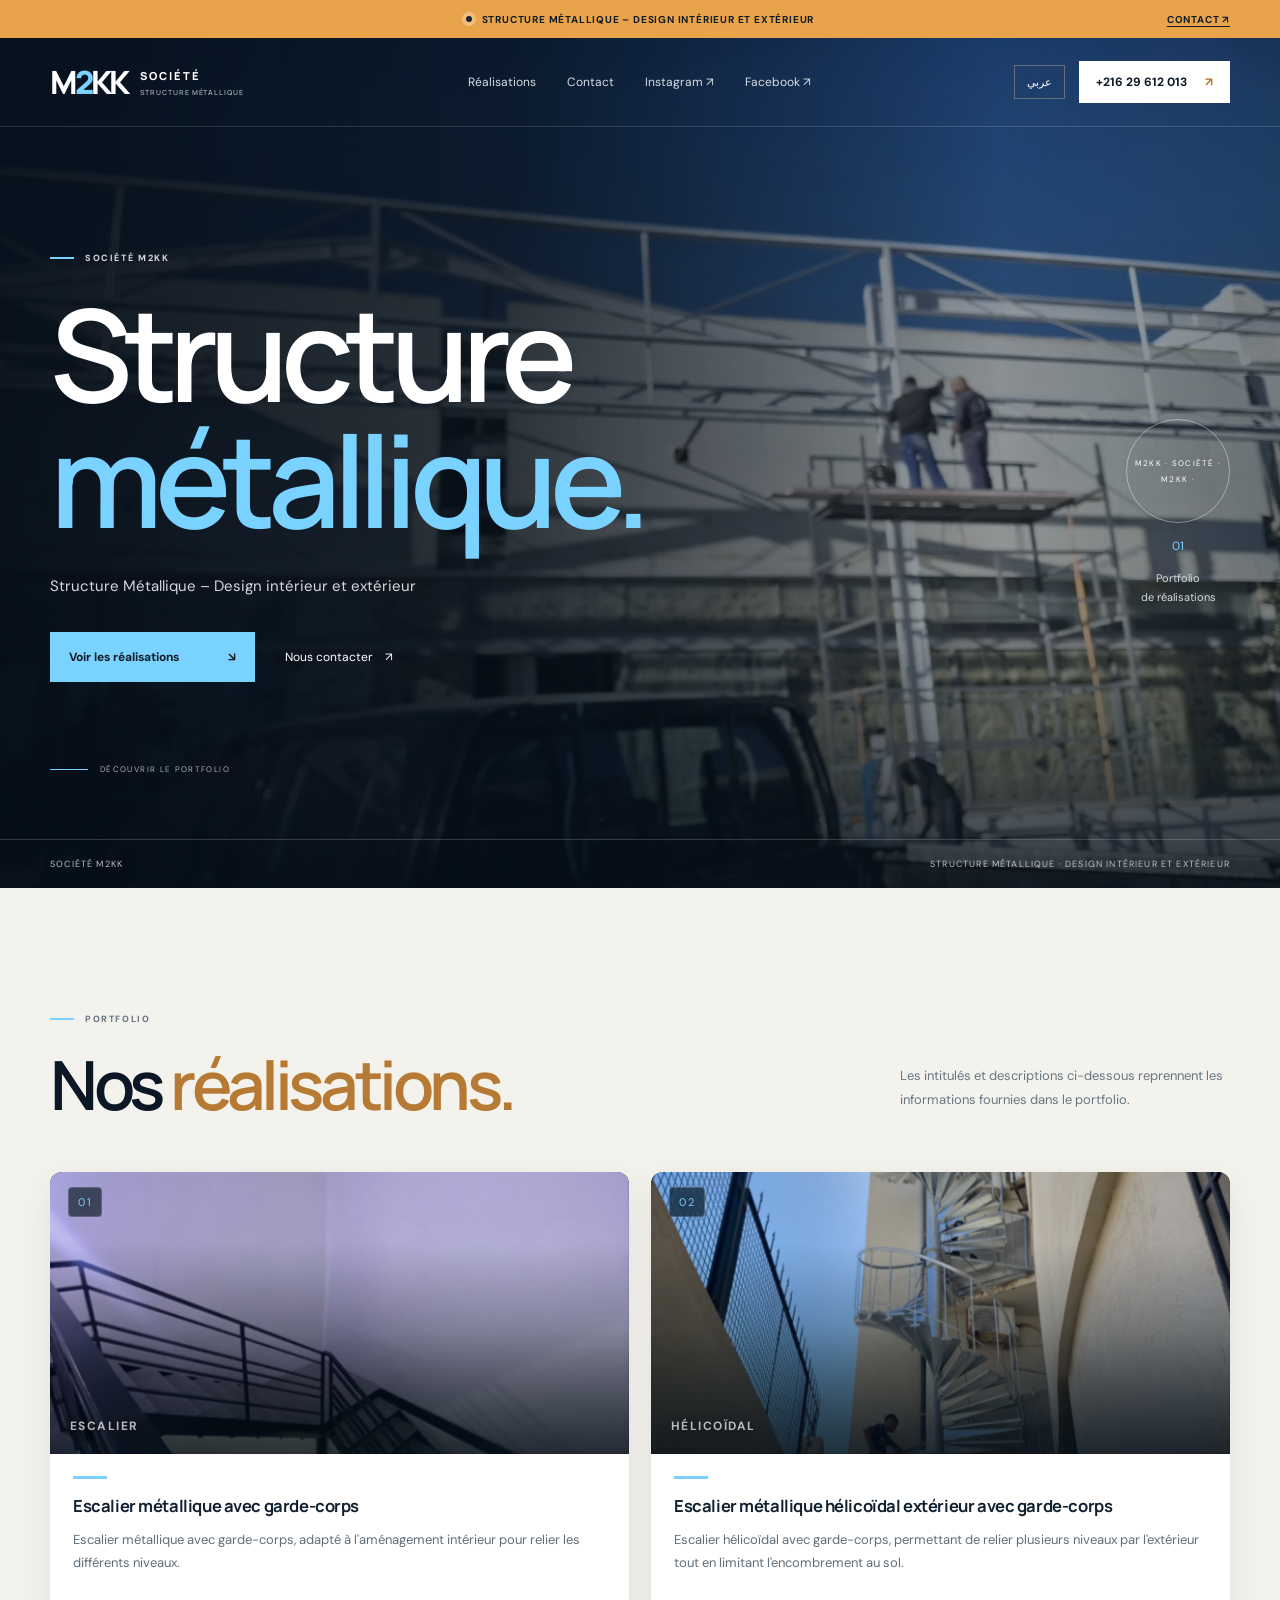
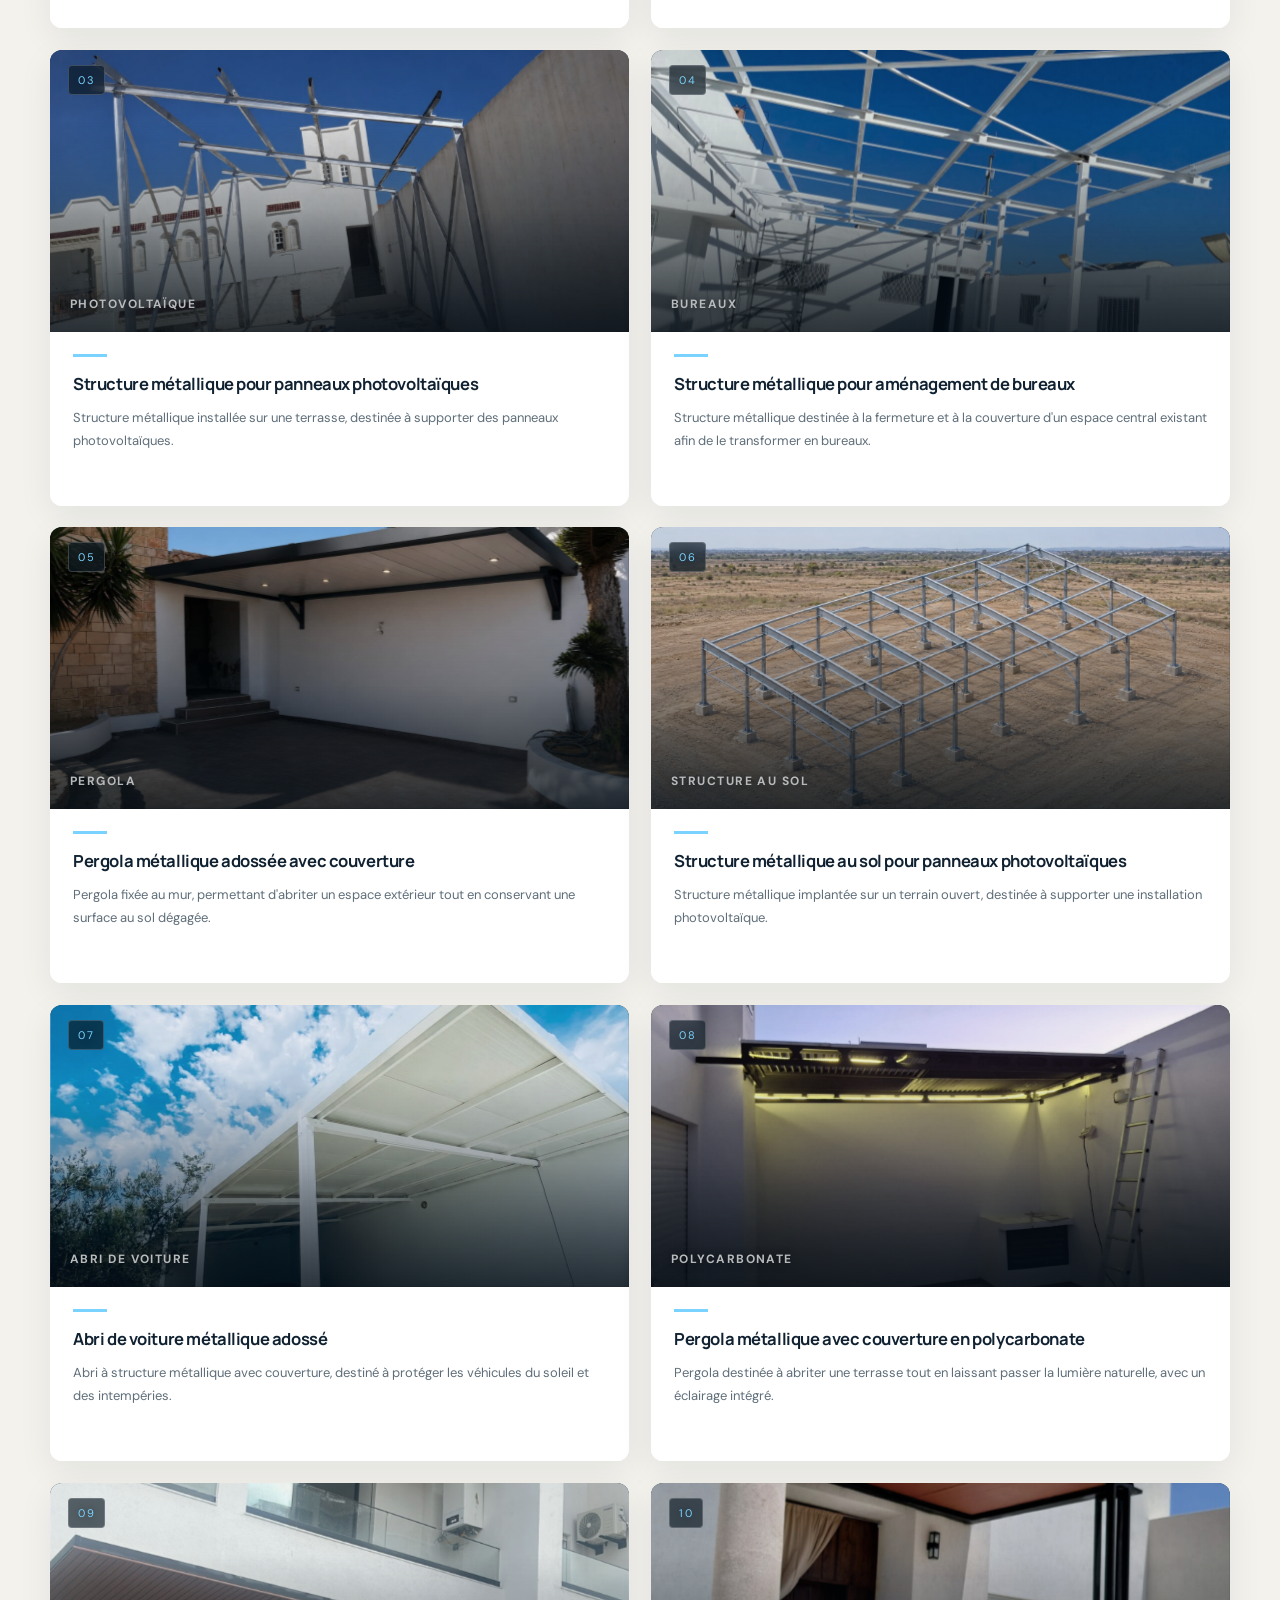
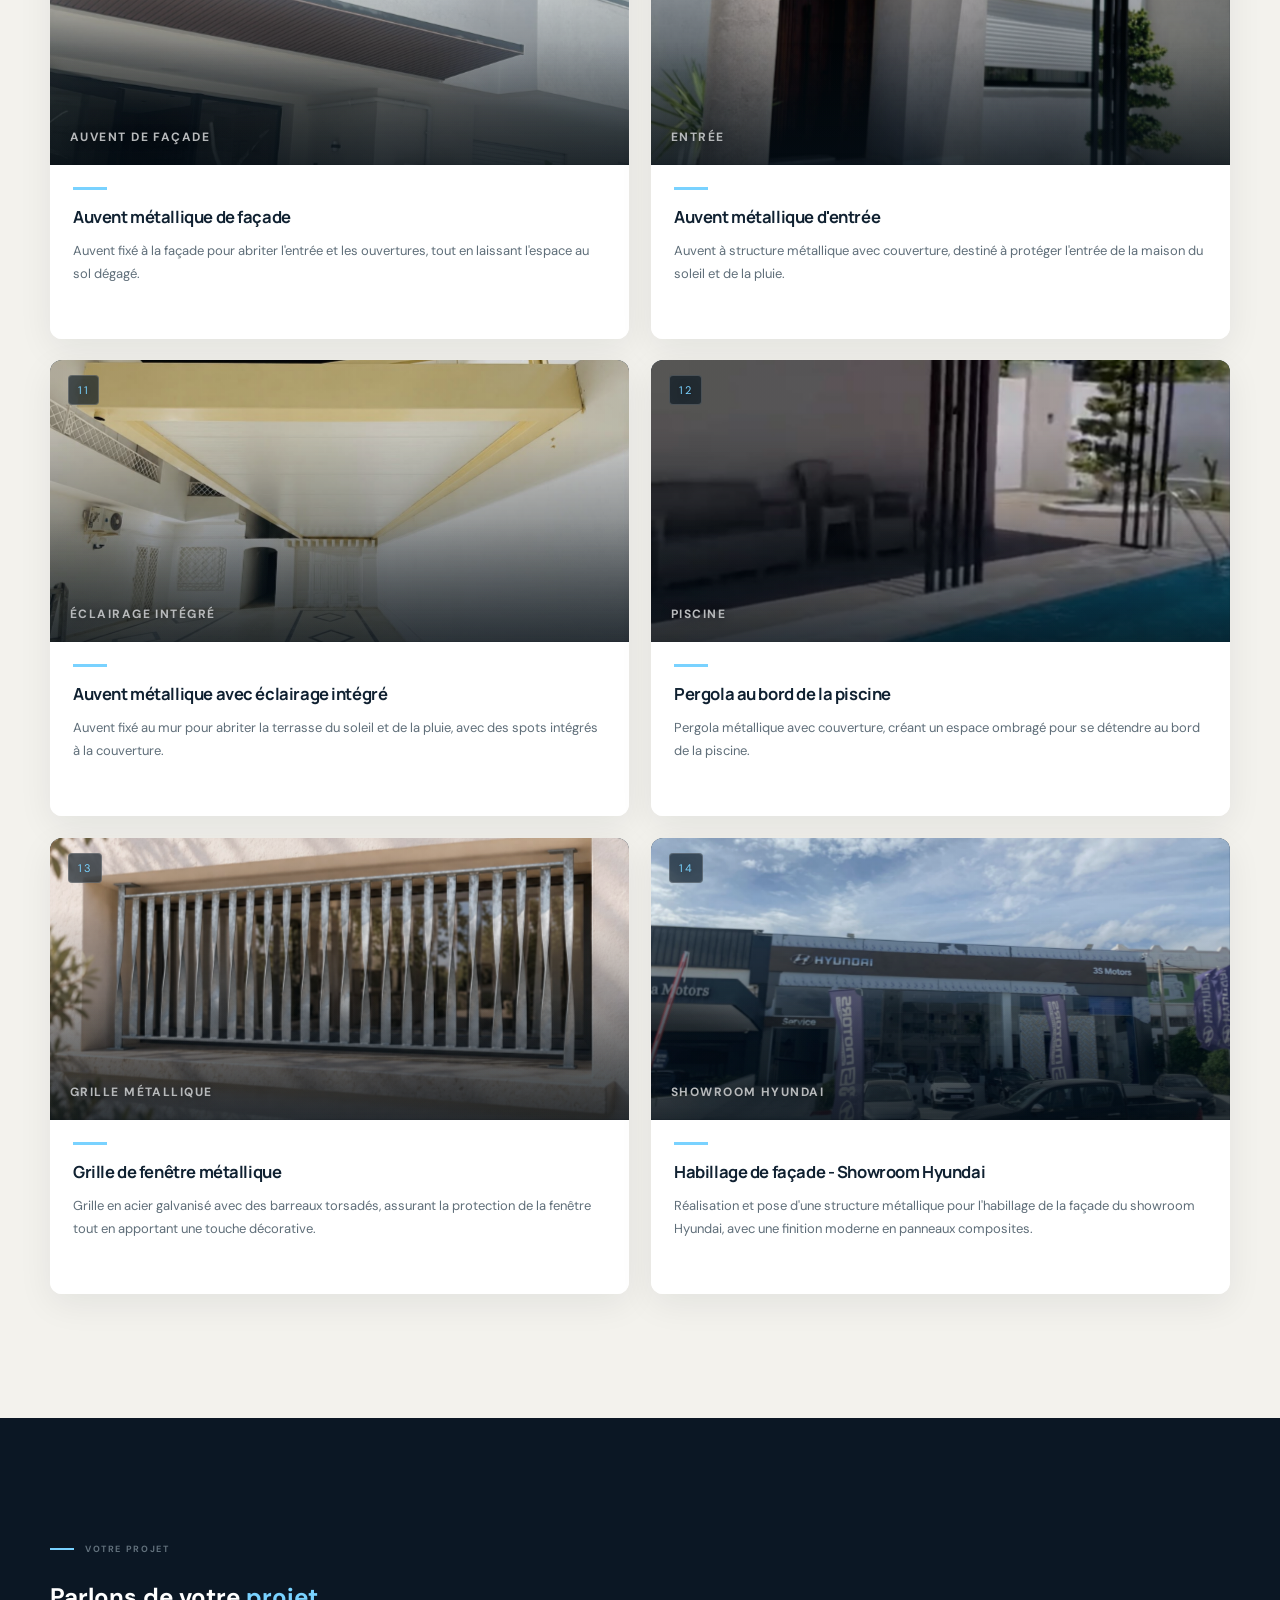
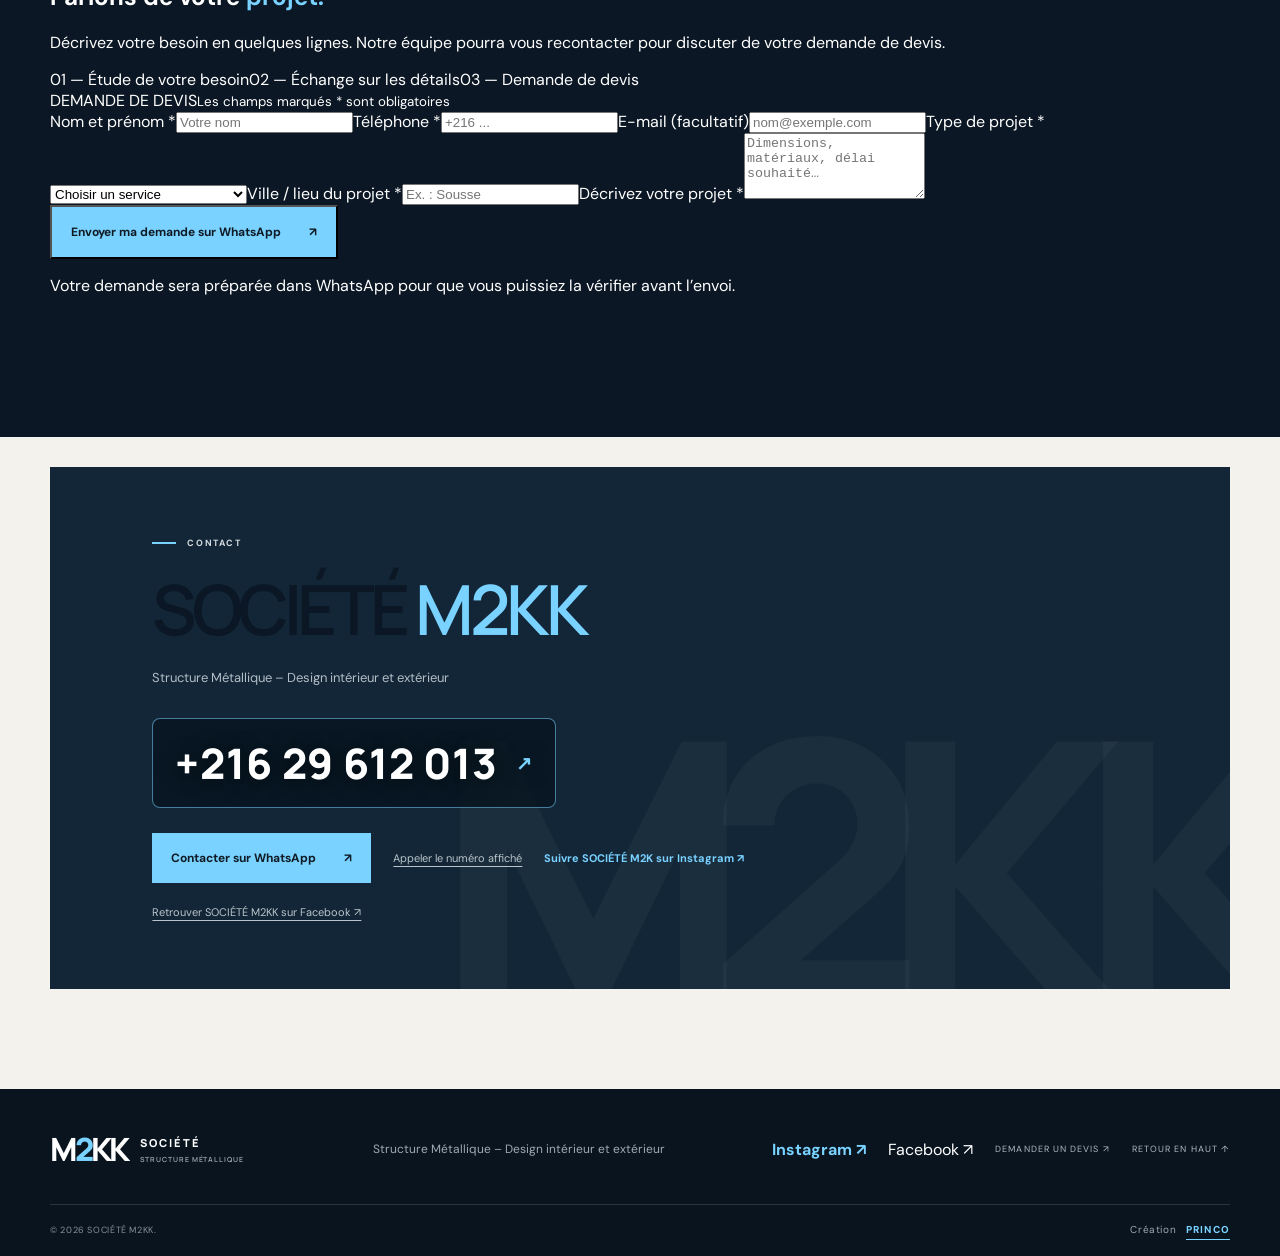
==== commit afdb8667: "Add Facebook links and quote request form" ====
--- a/index.html
+++ b/index.html
@@ -21,7 +21,7 @@
 <div class="announcement"><span class="pulse"></span><span data-fr="Structure Métallique – Design intérieur et extérieur" data-ar="الهياكل المعدنية – التصميم الداخلي والخارجي">Structure Métallique – Design intérieur et extérieur</span><a href="#contact" data-fr="Contact ↗" data-ar="اتصل بنا ↗">Contact ↗</a></div>
 <header class="nav-wrap"><nav class="nav container" aria-label="Navigation principale">
 <a class="brand" href="#accueil" aria-label="SOCIÉTÉ M2KK accueil"><span class="brand-mark">M<span>2</span>KK</span><span class="brand-caption">SOCIÉTÉ <small>STRUCTURE MÉTALLIQUE</small></span></a>
-<div class="nav-links"><a href="#realisations" data-fr="Réalisations" data-ar="الإنجازات">Réalisations</a><a href="#contact" data-fr="Contact" data-ar="اتصل بنا">Contact</a><a href="https://www.instagram.com/societe_m2k?psln=YTVzNnQ0YmxmOWU2" target="_blank" rel="noopener noreferrer" data-fr="Instagram ↗" data-ar="إنستغرام ↗">Instagram ↗</a></div>
+<div class="nav-links"><a href="#realisations" data-fr="Réalisations" data-ar="الإنجازات">Réalisations</a><a href="#contact" data-fr="Contact" data-ar="اتصل بنا">Contact</a><a href="https://www.instagram.com/societe_m2k?psln=YTVzNnQ0YmxmOWU2" target="_blank" rel="noopener noreferrer" data-fr="Instagram ↗" data-ar="إنستغرام ↗">Instagram ↗</a><a href="https://www.facebook.com/profile.php?id=61595892363242" target="_blank" rel="noopener noreferrer" data-fr="Facebook ↗" data-ar="فيسبوك ↗">Facebook ↗</a></div>
 <div class="nav-actions"><button class="lang-switch" id="langSwitch" aria-label="Changer de langue">عربي</button><a class="nav-cta" href="tel:+21629612013"><span>+216 29 612 013</span><span>↗</span></a><button class="menu-toggle" id="menuToggle" aria-label="Ouvrir le menu" aria-expanded="false"><i></i><i></i></button></div>
 </nav></header>
 <main>
@@ -55,9 +55,10 @@
 <article class="project-card reveal"><div class="project-visual visual-hyundai"><img class="project-photo" src="WhatsApp%20Image%202026-10-24%20at%2010.59.22%20PM.jpeg" alt="SHOWROOM HYUNDAI — réalisation réelle de SOCIÉTÉ M2KK" loading="lazy"><span>14</span><b>SHOWROOM HYUNDAI</b></div><div class="project-overlay"><h3>Habillage de façade - Showroom Hyundai</h3><p>Réalisation et pose d'une structure métallique pour l'habillage de la façade du showroom Hyundai, avec une finition moderne en panneaux composites.</p></div></article>
 </div>
 </div></section>
-<section class="contact section-pad" id="contact"><div class="container contact-box reveal"><div class="contact-bg">M2KK</div><div class="contact-content"><p class="eyebrow"><span></span><span data-fr="CONTACT" data-ar="اتصال">CONTACT</span></p><h2 data-fr="SOCIÉTÉ <em>M2KK</em>" data-ar="شركة <em>M2KK</em>">SOCIÉTÉ <em>M2KK</em></h2><p data-fr="Structure Métallique – Design intérieur et extérieur" data-ar="الهياكل المعدنية – التصميم الداخلي والخارجي">Structure Métallique – Design intérieur et extérieur</p><a class="contact-phone" href="tel:+21629612013">+216 29 612 013 <span>↗</span></a><div class="contact-actions"><a class="button button-primary" href="https://wa.me/21629612013" target="_blank" rel="noopener noreferrer"><span data-fr="Contacter sur WhatsApp" data-ar="تواصل عبر واتساب">Contacter sur WhatsApp</span><span>↗</span></a><a class="contact-mail" href="tel:+21629612013" data-fr="Appeler le numéro affiché" data-ar="اتصل بالرقم">Appeler le numéro affiché</a><a class="contact-mail instagram-link" href="https://www.instagram.com/societe_m2k?psln=YTVzNnQ0YmxmOWU2" target="_blank" rel="noopener noreferrer" data-fr="Suivre SOCIÉTÉ M2K sur Instagram ↗" data-ar="تابعوا SOCIÉTÉ M2K على إنستغرام ↗">Suivre SOCIÉTÉ M2K sur Instagram ↗</a></div></div></div></section>
+<section class="quote-section section-pad" id="devis"><div class="container quote-layout reveal"><div class="quote-intro"><p class="eyebrow dark"><span></span><span data-fr="VOTRE PROJET" data-ar="مشروعك">VOTRE PROJET</span></p><h2 data-fr="Parlons de votre <em>projet.</em>" data-ar="خلّينا نحكيو على <em>مشروعك.</em>">Parlons de votre <em>projet.</em></h2><p data-fr="Décrivez votre besoin en quelques lignes. Notre équipe pourra vous recontacter pour discuter de votre demande de devis." data-ar="اشرحلنا شنوّة تحتاج في بضع كلمات، ونتواصلوا معاك باش نحكيو على طلب عرض السعر.">Décrivez votre besoin en quelques lignes. Notre équipe pourra vous recontacter pour discuter de votre demande de devis.</p><div class="quote-points"><span>01 — Étude de votre besoin</span><span>02 — Échange sur les détails</span><span>03 — Demande de devis</span></div></div><form class="quote-form" id="devisForm"><div class="form-heading"><span data-fr="DEMANDE DE DEVIS" data-ar="طلب عرض سعر">DEMANDE DE DEVIS</span><small data-fr="Les champs marqués * sont obligatoires" data-ar="الخانات المعلّمة بـ * إجبارية">Les champs marqués * sont obligatoires</small></div><div class="form-grid"><label><span data-fr="Nom et prénom *" data-ar="الاسم واللقب *">Nom et prénom *</span><input name="name" type="text" autocomplete="name" required placeholder="Votre nom"></label><label><span data-fr="Téléphone *" data-ar="رقم الهاتف *">Téléphone *</span><input name="phone" type="tel" autocomplete="tel" required placeholder="+216 ..."></label><label><span data-fr="E-mail (facultatif)" data-ar="البريد الإلكتروني (اختياري)">E-mail (facultatif)</span><input name="email" type="email" autocomplete="email" placeholder="nom@exemple.com"></label><label><span data-fr="Type de projet *" data-ar="نوع المشروع *">Type de projet *</span><select name="service" required><option value="" selected disabled>Choisir un service</option><option>Structure métallique</option><option>Escalier / garde-corps</option><option>Pergola / auvent / abri voiture</option><option>Structure photovoltaïque</option><option>Design intérieur / extérieur</option><option>Autre demande</option></select></label><label class="form-full"><span data-fr="Ville / lieu du projet *" data-ar="المدينة / مكان المشروع *">Ville / lieu du projet *</span><input name="location" type="text" required placeholder="Ex. : Sousse"></label><label class="form-full"><span data-fr="Décrivez votre projet *" data-ar="اشرح مشروعك *">Décrivez votre projet *</span><textarea name="details" rows="4" required placeholder="Dimensions, matériaux, délai souhaité…"></textarea></label></div><button class="button button-primary quote-submit" type="submit"><span data-fr="Envoyer ma demande sur WhatsApp" data-ar="ابعث الطلب عبر واتساب">Envoyer ma demande sur WhatsApp</span><span>↗</span></button><p class="form-note" data-fr="Votre demande sera préparée dans WhatsApp pour que vous puissiez la vérifier avant l’envoi." data-ar="باش يتحضّر طلبك في واتساب وتنجم تراجعو قبل ما تبعثو.">Votre demande sera préparée dans WhatsApp pour que vous puissiez la vérifier avant l’envoi.</p><p class="form-status" id="formStatus" aria-live="polite"></p></form></div></section>
+<section class="contact section-pad" id="contact"><div class="container contact-box reveal"><div class="contact-bg">M2KK</div><div class="contact-content"><p class="eyebrow"><span></span><span data-fr="CONTACT" data-ar="اتصال">CONTACT</span></p><h2 data-fr="SOCIÉTÉ <em>M2KK</em>" data-ar="شركة <em>M2KK</em>">SOCIÉTÉ <em>M2KK</em></h2><p data-fr="Structure Métallique – Design intérieur et extérieur" data-ar="الهياكل المعدنية – التصميم الداخلي والخارجي">Structure Métallique – Design intérieur et extérieur</p><a class="contact-phone" href="tel:+21629612013">+216 29 612 013 <span>↗</span></a><div class="contact-actions"><a class="button button-primary" href="https://wa.me/21629612013" target="_blank" rel="noopener noreferrer"><span data-fr="Contacter sur WhatsApp" data-ar="تواصل عبر واتساب">Contacter sur WhatsApp</span><span>↗</span></a><a class="contact-mail" href="tel:+21629612013" data-fr="Appeler le numéro affiché" data-ar="اتصل بالرقم">Appeler le numéro affiché</a><a class="contact-mail instagram-link" href="https://www.instagram.com/societe_m2k?psln=YTVzNnQ0YmxmOWU2" target="_blank" rel="noopener noreferrer" data-fr="Suivre SOCIÉTÉ M2K sur Instagram ↗" data-ar="تابعوا SOCIÉTÉ M2K على إنستغرام ↗">Suivre SOCIÉTÉ M2K sur Instagram ↗</a><a class="contact-mail facebook-link" href="https://www.facebook.com/profile.php?id=61595892363242" target="_blank" rel="noopener noreferrer" data-fr="Retrouver SOCIÉTÉ M2KK sur Facebook ↗" data-ar="تابعوا SOCIÉTÉ M2KK على فيسبوك ↗">Retrouver SOCIÉTÉ M2KK sur Facebook ↗</a></div></div></div></section>
 </main>
-<footer class="footer"><div class="container footer-top"><a class="brand footer-brand" href="#accueil"><span class="brand-mark">M<span>2</span>KK</span><span class="brand-caption">SOCIÉTÉ <small>STRUCTURE MÉTALLIQUE</small></span></a><p data-fr="Structure Métallique – Design intérieur et extérieur" data-ar="الهياكل المعدنية – التصميم الداخلي والخارجي">Structure Métallique – Design intérieur et extérieur</p><div class="footer-social"><a href="https://www.instagram.com/societe_m2k?psln=YTVzNnQ0YmxmOWU2" target="_blank" rel="noopener noreferrer" aria-label="Instagram SOCIÉTÉ M2K">Instagram ↗</a><a href="#accueil" class="back-top" data-fr="RETOUR EN HAUT ↑" data-ar="العودة للأعلى ↑">RETOUR EN HAUT ↑</a></div></div><div class="container footer-bottom"><span>© <span id="year"></span> SOCIÉTÉ M2KK.</span><span class="site-credit">Création <a href="https://princo.site/" target="_blank" rel="noopener noreferrer">PRINCO</a></span></div></footer>
+<footer class="footer"><div class="container footer-top"><a class="brand footer-brand" href="#accueil"><span class="brand-mark">M<span>2</span>KK</span><span class="brand-caption">SOCIÉTÉ <small>STRUCTURE MÉTALLIQUE</small></span></a><p data-fr="Structure Métallique – Design intérieur et extérieur" data-ar="الهياكل المعدنية – التصميم الداخلي والخارجي">Structure Métallique – Design intérieur et extérieur</p><div class="footer-social"><a href="https://www.instagram.com/societe_m2k?psln=YTVzNnQ0YmxmOWU2" target="_blank" rel="noopener noreferrer" aria-label="Instagram SOCIÉTÉ M2K">Instagram ↗</a><a href="https://www.facebook.com/profile.php?id=61595892363242" target="_blank" rel="noopener noreferrer" aria-label="Facebook SOCIÉTÉ M2KK">Facebook ↗</a><a href="#devis" class="back-top" data-fr="DEMANDER UN DEVIS ↗" data-ar="اطلب عرض سعر ↗">DEMANDER UN DEVIS ↗</a><a href="#accueil" class="back-top" data-fr="RETOUR EN HAUT ↑" data-ar="العودة للأعلى ↑">RETOUR EN HAUT ↑</a></div></div><div class="container footer-bottom"><span>© <span id="year"></span> SOCIÉTÉ M2KK.</span><span class="site-credit">Création <a href="https://princo.site/" target="_blank" rel="noopener noreferrer">PRINCO</a></span></div></footer>
 <script src="script.js" defer></script>
 
 <div class="photo-lightbox" id="photoLightbox" aria-hidden="true" role="dialog" aria-modal="true" aria-label="Aperçu de la réalisation">
--- a/styles.css
+++ b/styles.css
@@ -74,3 +74,21 @@
 .button:focus-visible,.nav-cta:focus-visible,.nav-links a:focus-visible,.lang-switch:focus-visible{outline:3px solid #79d2ff;outline-offset:4px;}
 @media(max-width:760px){.hero{min-height:690px;height:auto;padding-bottom:55px}.hero-grid{grid-template-columns:1fr;padding-top:140px}.hero-stamp{display:none}.hero h1{font-size:clamp(58px,16vw,92px)}.hero-foot{margin-top:54px}.announcement a{position:static;margin-left:auto;white-space:nowrap}.announcement{justify-content:flex-start;letter-spacing:.03em}.nav{height:76px}.nav-cta{padding:10px 11px;font-size:10px}.brand{min-width:0}.brand-mark{font-size:27px}.project-visual{height:235px}}
 @media(prefers-reduced-motion:reduce){*,*::before,*::after{scroll-behavior:auto!important;animation-duration:.01ms!important;animation-iteration-count:1!important;transition-duration:.01ms!important}}
+
+
+/* Interactive image viewer — click any portfolio photo to open it full size */
+.project-photo{cursor:zoom-in;}
+.photo-lightbox{position:fixed;inset:0;z-index:9999;display:flex;align-items:center;justify-content:center;gap:clamp(8px,2vw,26px);padding:72px 5vw 54px;background:rgba(3,9,15,.94);backdrop-filter:blur(14px);opacity:0;visibility:hidden;pointer-events:none;transition:opacity .28s ease,visibility .28s ease;}
+.photo-lightbox.is-open{opacity:1;visibility:visible;pointer-events:auto;}
+.lightbox-figure{margin:0;max-width:min(1100px,82vw);max-height:calc(100svh - 130px);display:flex;flex-direction:column;align-items:center;gap:14px;}
+.lightbox-figure img{display:block;max-width:100%;max-height:calc(100svh - 190px);width:auto;height:auto;object-fit:contain;border-radius:10px;box-shadow:0 24px 90px rgba(0,0,0,.5);animation:lightboxIn .3s cubic-bezier(.2,.8,.2,1);}
+.lightbox-figure figcaption{font:600 13px/1.5 'Manrope',sans-serif;letter-spacing:.04em;color:#f3f2ed;text-align:center;max-width:80ch;}
+.lightbox-close{position:absolute;top:22px;right:26px;width:48px;height:48px;border:1px solid rgba(255,255,255,.25);border-radius:50%;background:rgba(255,255,255,.08);color:#fff;font-size:32px;line-height:1;cursor:pointer;transition:background .2s,transform .2s;}
+.lightbox-close:hover{background:var(--orange);color:#101b25;transform:rotate(90deg);}
+.lightbox-nav{width:48px;height:58px;flex:0 0 48px;border:1px solid rgba(255,255,255,.25);border-radius:12px;background:rgba(255,255,255,.08);color:white;font-size:38px;line-height:1;cursor:pointer;transition:background .2s,transform .2s;}
+.lightbox-nav:hover{background:var(--orange);color:#101b25;transform:scale(1.04);}
+.lightbox-hint{position:absolute;bottom:15px;left:0;right:0;text-align:center;color:#aab5bd;font-size:11px;letter-spacing:.04em;}
+body.lightbox-active{overflow:hidden;}
+@keyframes lightboxIn{from{opacity:0;transform:scale(.97)}to{opacity:1;transform:scale(1)}}
+@media(max-width:640px){.photo-lightbox{padding:70px 12px 60px;gap:6px}.lightbox-figure{max-width:calc(100vw - 92px)}.lightbox-figure img{max-height:calc(100svh - 170px);border-radius:7px}.lightbox-nav{width:34px;flex-basis:34px;height:44px;font-size:30px;border-radius:9px}.lightbox-close{top:13px;right:13px;width:42px;height:42px}.lightbox-hint{font-size:10px;bottom:12px}}
+@media(prefers-reduced-motion:reduce){.photo-lightbox,.lightbox-figure img,.lightbox-close,.lightbox-nav{transition:none;animation:none}}
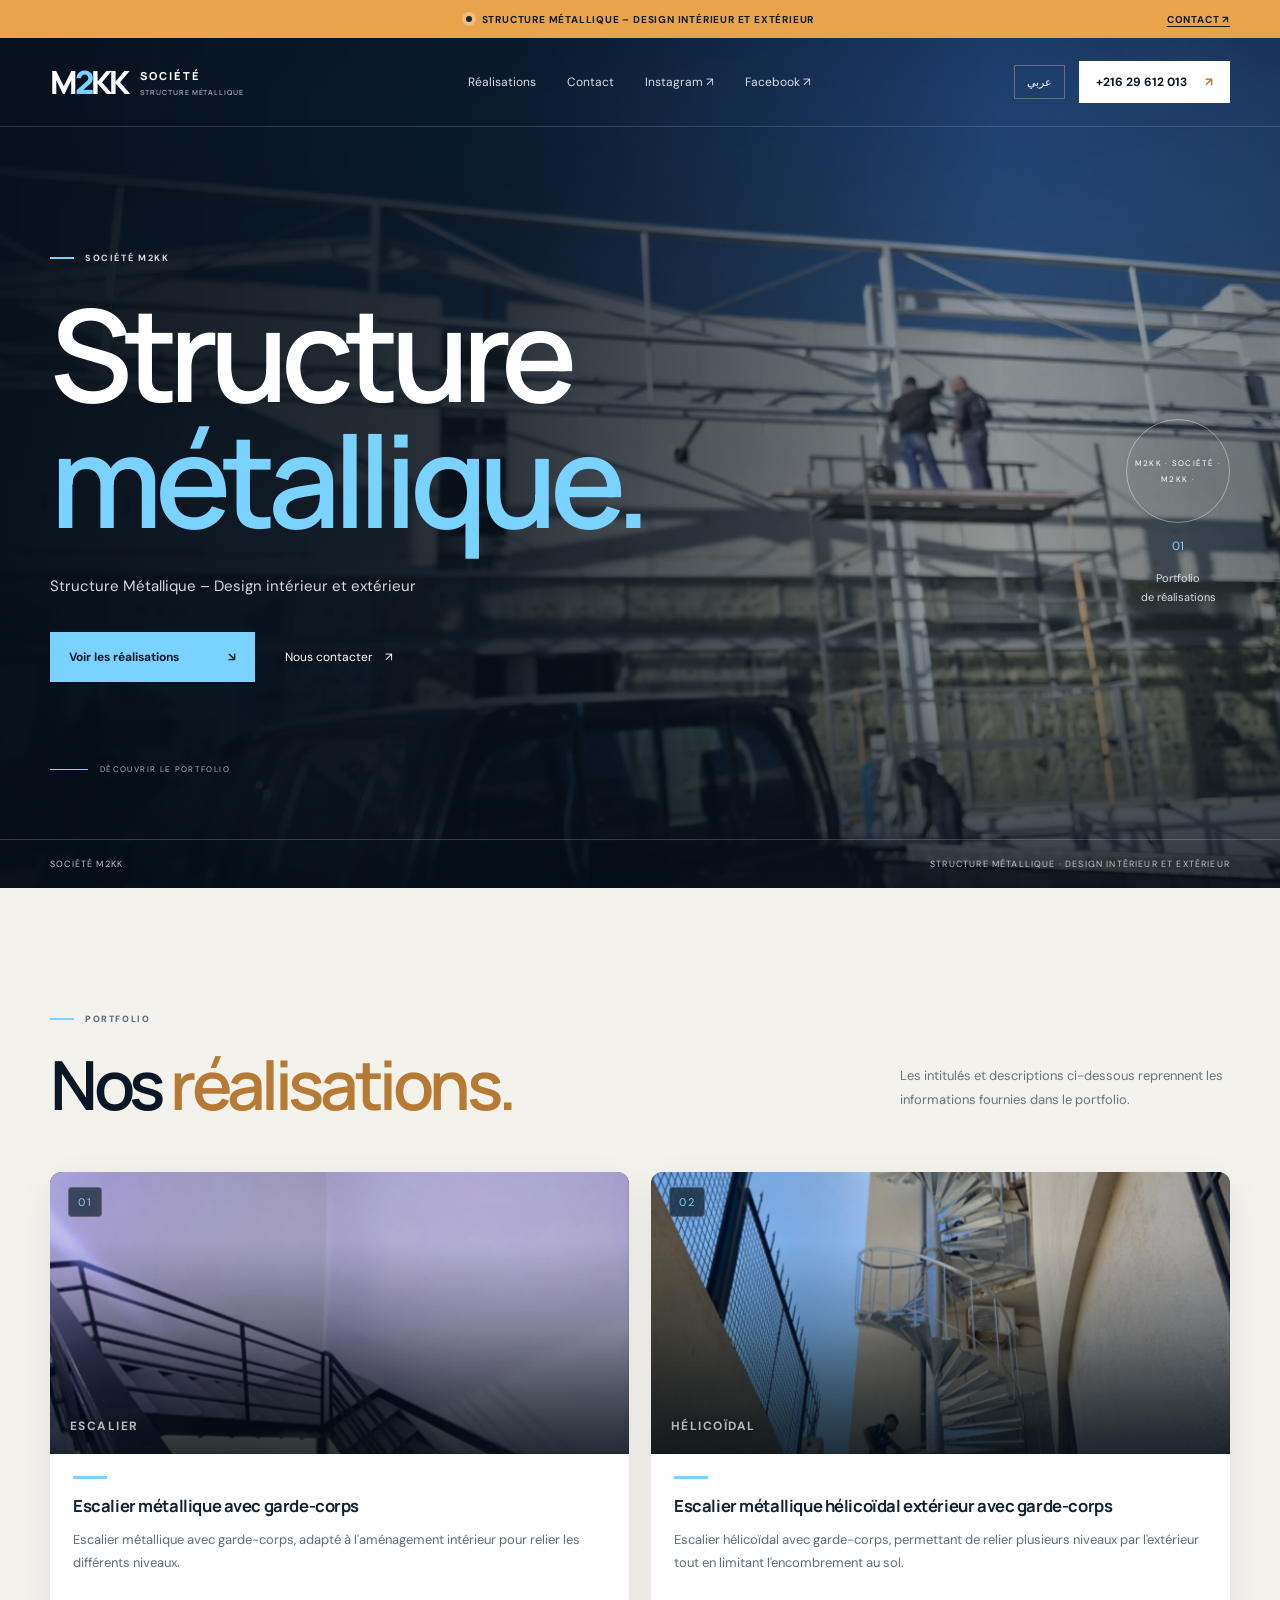
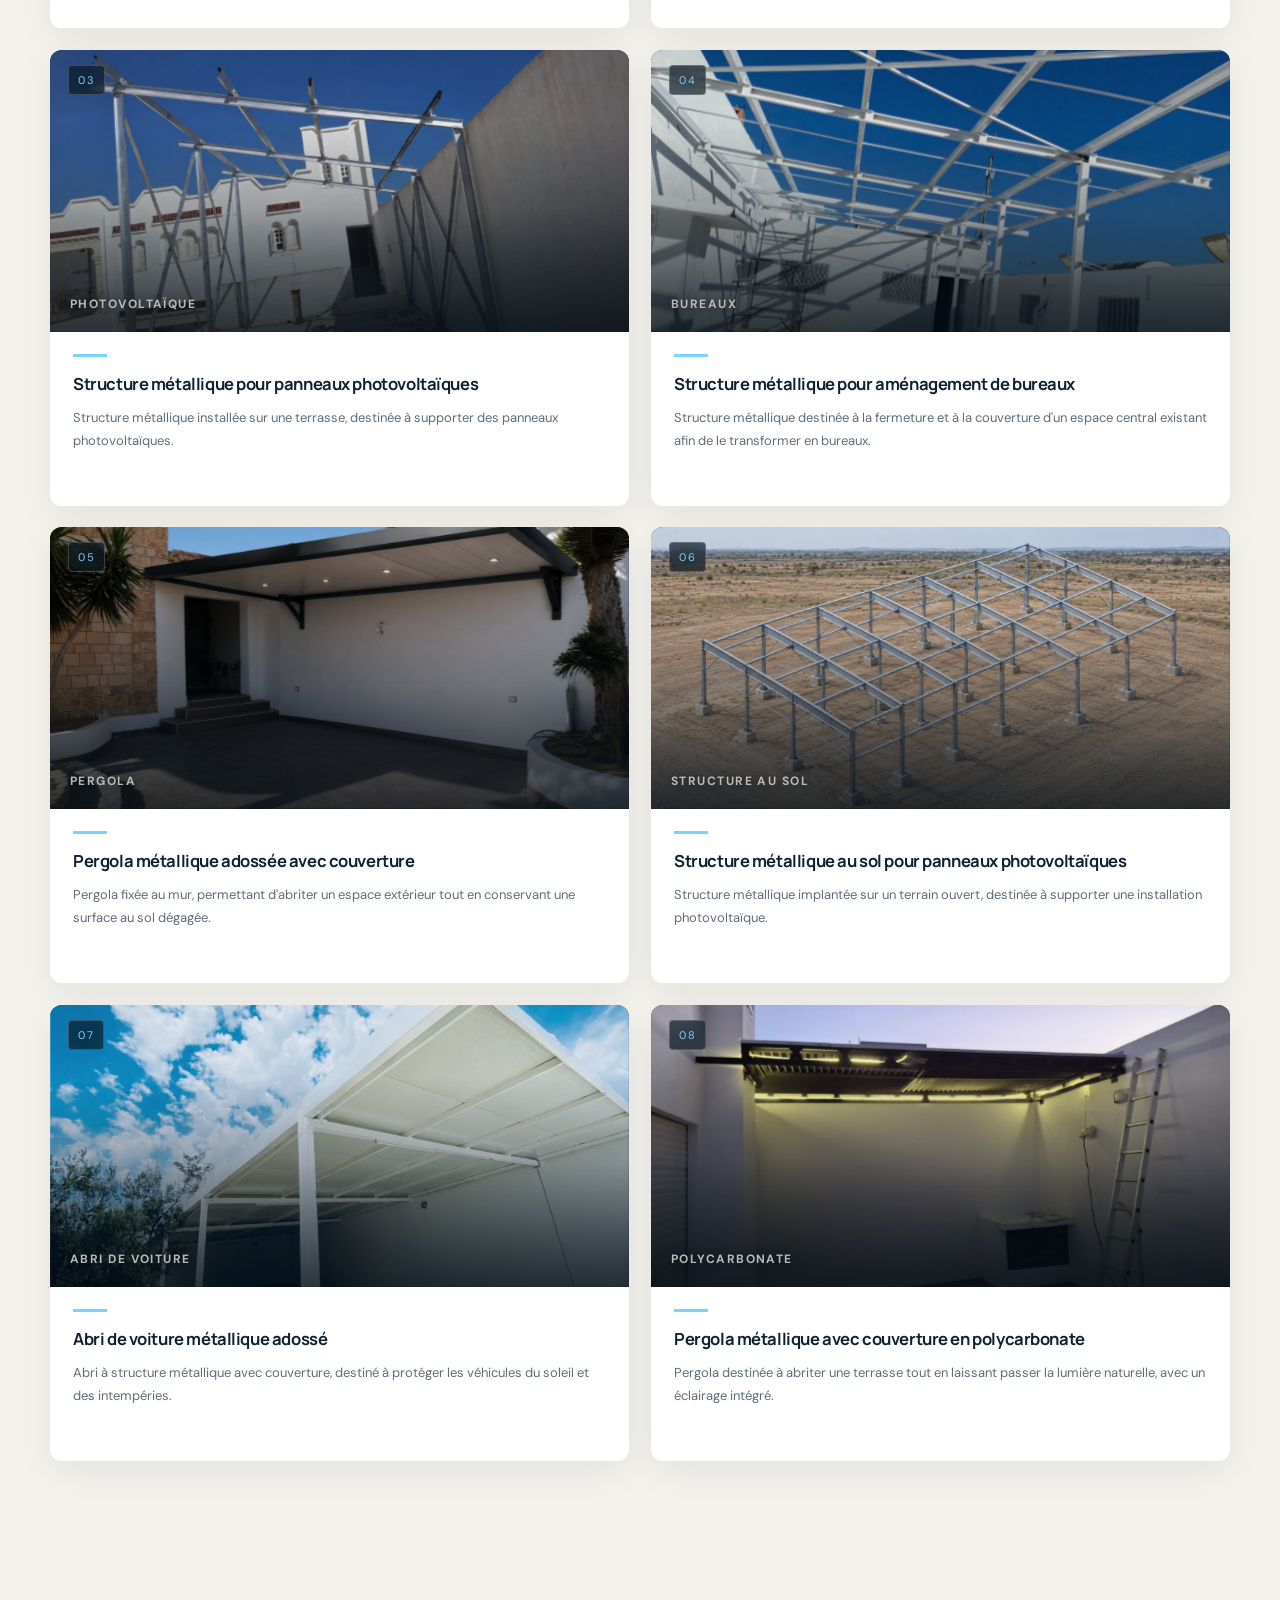
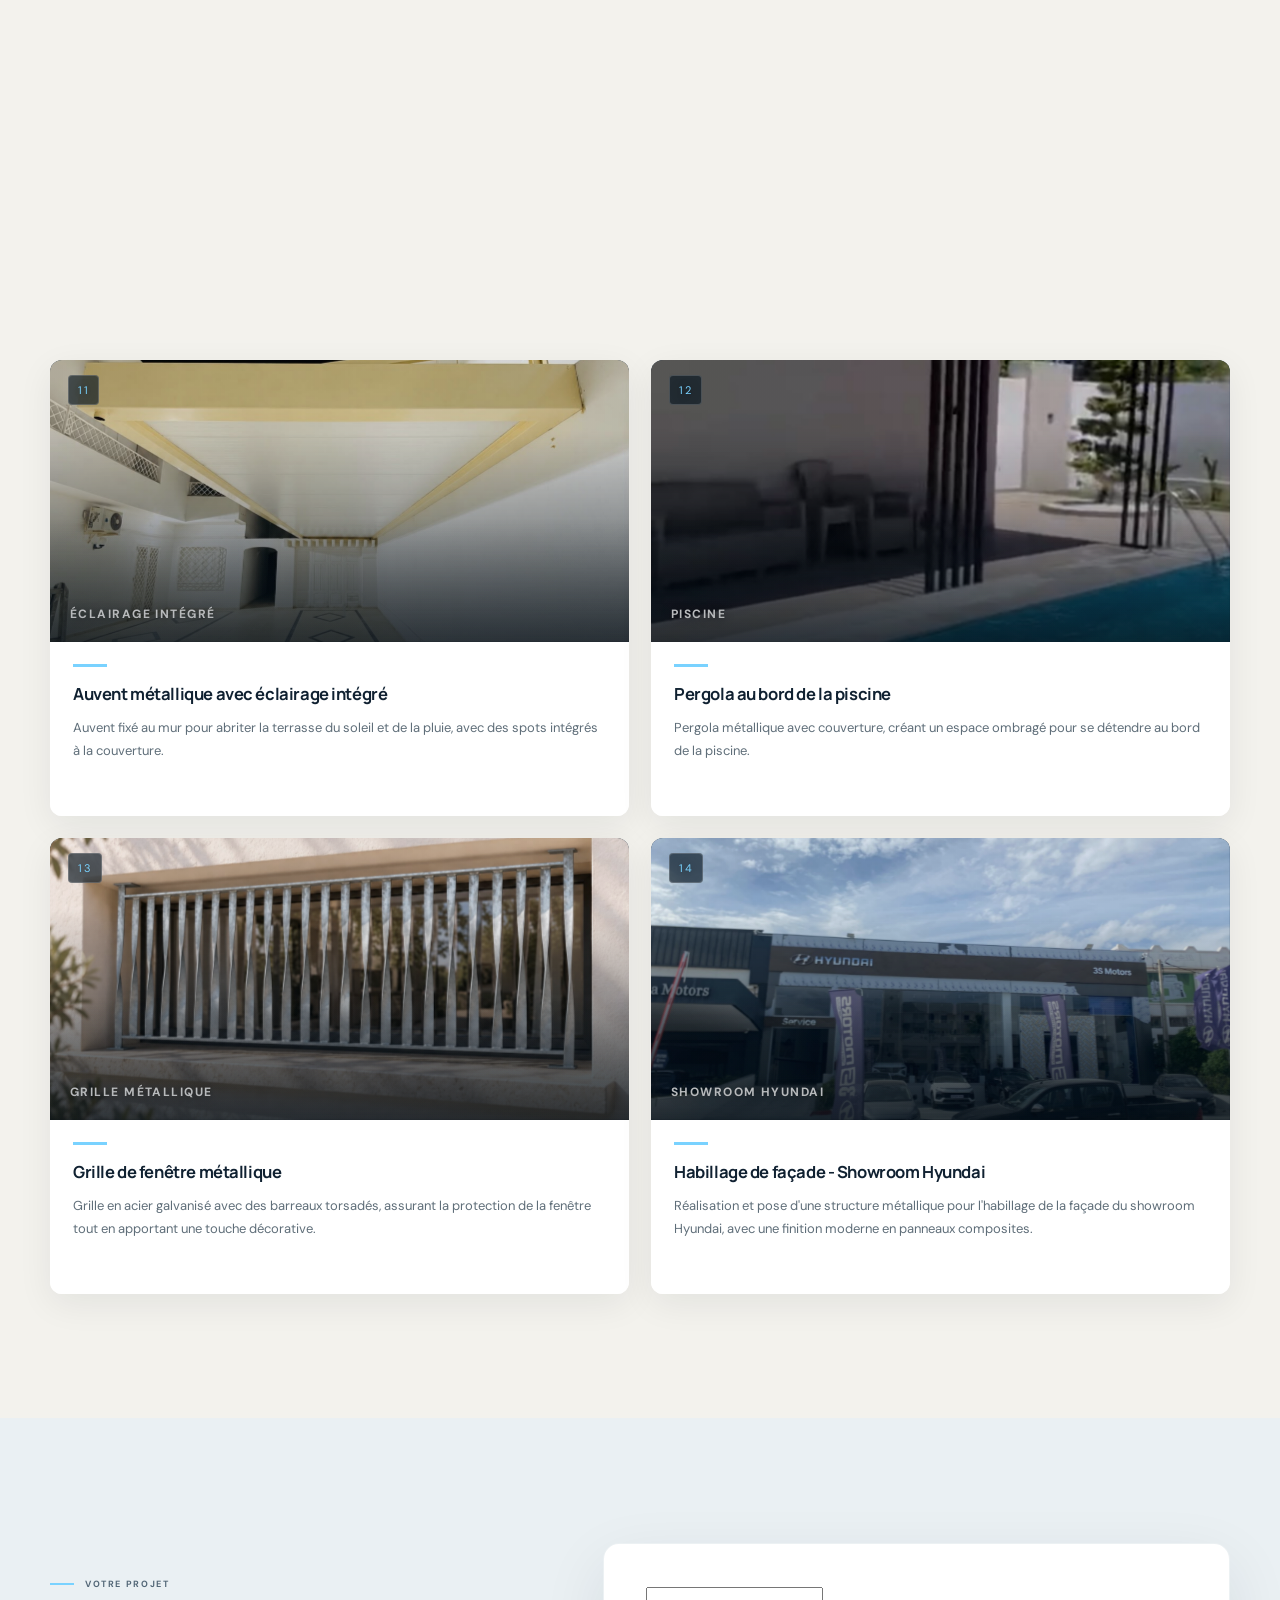
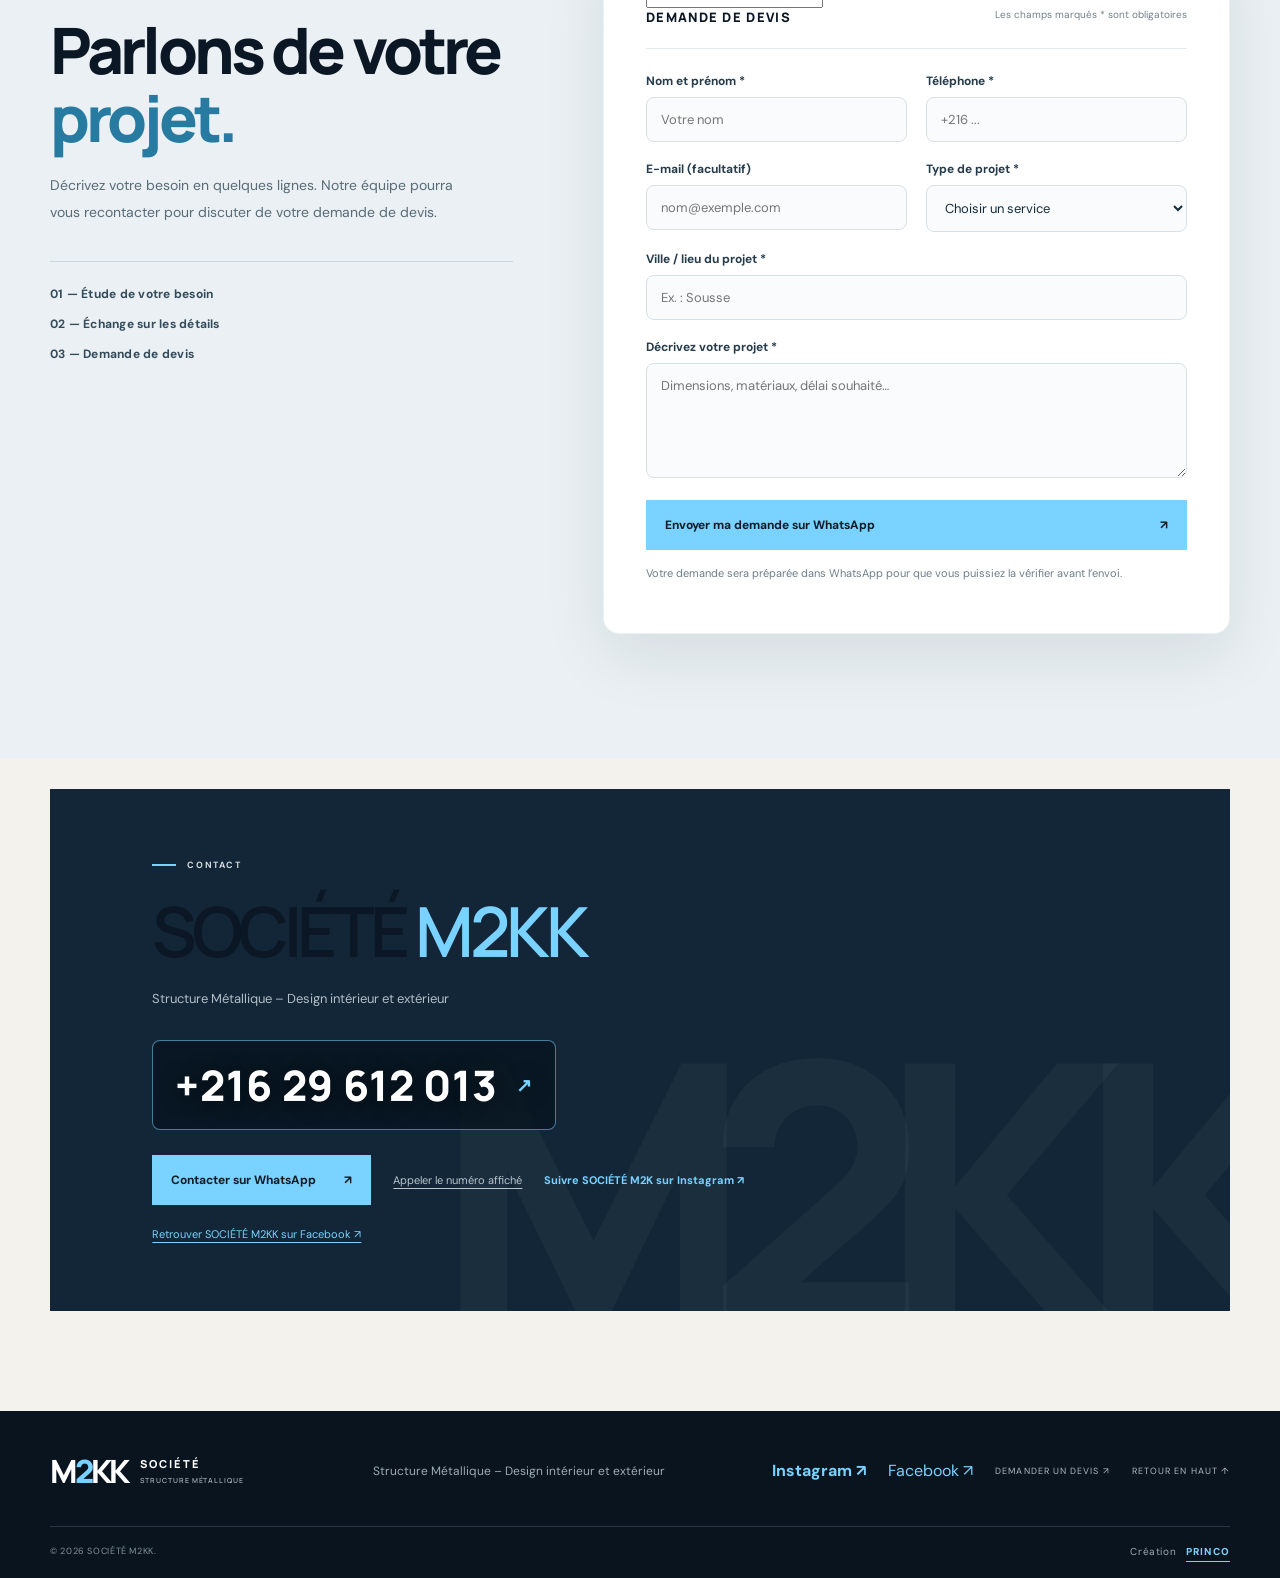
==== commit 7d57c072: "Update quote form to request email delivery" ====
--- a/index.html
+++ b/index.html
@@ -55,7 +55,7 @@
 <article class="project-card reveal"><div class="project-visual visual-hyundai"><img class="project-photo" src="WhatsApp%20Image%202026-10-24%20at%2010.59.22%20PM.jpeg" alt="SHOWROOM HYUNDAI — réalisation réelle de SOCIÉTÉ M2KK" loading="lazy"><span>14</span><b>SHOWROOM HYUNDAI</b></div><div class="project-overlay"><h3>Habillage de façade - Showroom Hyundai</h3><p>Réalisation et pose d'une structure métallique pour l'habillage de la façade du showroom Hyundai, avec une finition moderne en panneaux composites.</p></div></article>
 </div>
 </div></section>
-<section class="quote-section section-pad" id="devis"><div class="container quote-layout reveal"><div class="quote-intro"><p class="eyebrow dark"><span></span><span data-fr="VOTRE PROJET" data-ar="مشروعك">VOTRE PROJET</span></p><h2 data-fr="Parlons de votre <em>projet.</em>" data-ar="خلّينا نحكيو على <em>مشروعك.</em>">Parlons de votre <em>projet.</em></h2><p data-fr="Décrivez votre besoin en quelques lignes. Notre équipe pourra vous recontacter pour discuter de votre demande de devis." data-ar="اشرحلنا شنوّة تحتاج في بضع كلمات، ونتواصلوا معاك باش نحكيو على طلب عرض السعر.">Décrivez votre besoin en quelques lignes. Notre équipe pourra vous recontacter pour discuter de votre demande de devis.</p><div class="quote-points"><span>01 — Étude de votre besoin</span><span>02 — Échange sur les détails</span><span>03 — Demande de devis</span></div></div><form class="quote-form" id="devisForm"><div class="form-heading"><span data-fr="DEMANDE DE DEVIS" data-ar="طلب عرض سعر">DEMANDE DE DEVIS</span><small data-fr="Les champs marqués * sont obligatoires" data-ar="الخانات المعلّمة بـ * إجبارية">Les champs marqués * sont obligatoires</small></div><div class="form-grid"><label><span data-fr="Nom et prénom *" data-ar="الاسم واللقب *">Nom et prénom *</span><input name="name" type="text" autocomplete="name" required placeholder="Votre nom"></label><label><span data-fr="Téléphone *" data-ar="رقم الهاتف *">Téléphone *</span><input name="phone" type="tel" autocomplete="tel" required placeholder="+216 ..."></label><label><span data-fr="E-mail (facultatif)" data-ar="البريد الإلكتروني (اختياري)">E-mail (facultatif)</span><input name="email" type="email" autocomplete="email" placeholder="nom@exemple.com"></label><label><span data-fr="Type de projet *" data-ar="نوع المشروع *">Type de projet *</span><select name="service" required><option value="" selected disabled>Choisir un service</option><option>Structure métallique</option><option>Escalier / garde-corps</option><option>Pergola / auvent / abri voiture</option><option>Structure photovoltaïque</option><option>Design intérieur / extérieur</option><option>Autre demande</option></select></label><label class="form-full"><span data-fr="Ville / lieu du projet *" data-ar="المدينة / مكان المشروع *">Ville / lieu du projet *</span><input name="location" type="text" required placeholder="Ex. : Sousse"></label><label class="form-full"><span data-fr="Décrivez votre projet *" data-ar="اشرح مشروعك *">Décrivez votre projet *</span><textarea name="details" rows="4" required placeholder="Dimensions, matériaux, délai souhaité…"></textarea></label></div><button class="button button-primary quote-submit" type="submit"><span data-fr="Envoyer ma demande sur WhatsApp" data-ar="ابعث الطلب عبر واتساب">Envoyer ma demande sur WhatsApp</span><span>↗</span></button><p class="form-note" data-fr="Votre demande sera préparée dans WhatsApp pour que vous puissiez la vérifier avant l’envoi." data-ar="باش يتحضّر طلبك في واتساب وتنجم تراجعو قبل ما تبعثو.">Votre demande sera préparée dans WhatsApp pour que vous puissiez la vérifier avant l’envoi.</p><p class="form-status" id="formStatus" aria-live="polite"></p></form></div></section>
+<section class="quote-section section-pad" id="devis"><div class="container quote-layout reveal"><div class="quote-intro"><p class="eyebrow dark"><span></span><span data-fr="VOTRE PROJET" data-ar="مشروعك">VOTRE PROJET</span></p><h2 data-fr="Parlons de votre <em>projet.</em>" data-ar="خلّينا نحكيو على <em>مشروعك.</em>">Parlons de votre <em>projet.</em></h2><p data-fr="Décrivez votre besoin en quelques lignes. Notre équipe pourra vous recontacter pour discuter de votre demande de devis." data-ar="اشرحلنا شنوّة تحتاج في بضع كلمات، ونتواصلوا معاك باش نحكيو على طلب عرض السعر.">Décrivez votre besoin en quelques lignes. Notre équipe pourra vous recontacter pour discuter de votre demande de devis.</p><div class="quote-points"><span>01 — Étude de votre besoin</span><span>02 — Échange sur les détails</span><span>03 — Demande de devis</span></div></div><form class="quote-form" id="devisForm"><input type="text" name="_honey" tabindex="-1" autocomplete="off" aria-hidden="true" class="form-honeypot"><div class="form-heading"><span data-fr="DEMANDE DE DEVIS" data-ar="طلب عرض سعر">DEMANDE DE DEVIS</span><small data-fr="Les champs marqués * sont obligatoires" data-ar="الخانات المعلّمة بـ * إجبارية">Les champs marqués * sont obligatoires</small></div><div class="form-grid"><label><span data-fr="Nom et prénom *" data-ar="الاسم واللقب *">Nom et prénom *</span><input name="name" type="text" autocomplete="name" required placeholder="Votre nom"></label><label><span data-fr="Téléphone *" data-ar="رقم الهاتف *">Téléphone *</span><input name="phone" type="tel" autocomplete="tel" required placeholder="+216 ..."></label><label><span data-fr="E-mail (facultatif)" data-ar="البريد الإلكتروني (اختياري)">E-mail (facultatif)</span><input name="email" type="email" autocomplete="email" placeholder="nom@exemple.com"></label><label><span data-fr="Type de projet *" data-ar="نوع المشروع *">Type de projet *</span><select name="service" required><option value="" selected disabled>Choisir un service</option><option>Structure métallique</option><option>Escalier / garde-corps</option><option>Pergola / auvent / abri voiture</option><option>Structure photovoltaïque</option><option>Design intérieur / extérieur</option><option>Autre demande</option></select></label><label class="form-full"><span data-fr="Ville / lieu du projet *" data-ar="المدينة / مكان المشروع *">Ville / lieu du projet *</span><input name="location" type="text" required placeholder="Ex. : Sousse"></label><label class="form-full"><span data-fr="Décrivez votre projet *" data-ar="اشرح مشروعك *">Décrivez votre projet *</span><textarea name="details" rows="4" required placeholder="Dimensions, matériaux, délai souhaité…"></textarea></label></div><button class="button button-primary quote-submit" type="submit"><span data-fr="Envoyer ma demande par e-mail" data-ar="إرسال الطلب عبر البريد الإلكتروني">Envoyer ma demande sur WhatsApp</span><span>↗</span></button><p class="form-note" data-fr="Votre demande sera transmise par e-mail à SOCIÉTÉ M2KK. Les champs obligatoires doivent être remplis." data-ar="سيتم إرسال طلبك عبر البريد الإلكتروني إلى SOCIÉTÉ M2KK بعد تعمير الخانات الإجبارية.">Votre demande sera préparée dans WhatsApp pour que vous puissiez la vérifier avant l’envoi.</p><p class="form-status" id="formStatus" aria-live="polite"></p></form></div></section>
 <section class="contact section-pad" id="contact"><div class="container contact-box reveal"><div class="contact-bg">M2KK</div><div class="contact-content"><p class="eyebrow"><span></span><span data-fr="CONTACT" data-ar="اتصال">CONTACT</span></p><h2 data-fr="SOCIÉTÉ <em>M2KK</em>" data-ar="شركة <em>M2KK</em>">SOCIÉTÉ <em>M2KK</em></h2><p data-fr="Structure Métallique – Design intérieur et extérieur" data-ar="الهياكل المعدنية – التصميم الداخلي والخارجي">Structure Métallique – Design intérieur et extérieur</p><a class="contact-phone" href="tel:+21629612013">+216 29 612 013 <span>↗</span></a><div class="contact-actions"><a class="button button-primary" href="https://wa.me/21629612013" target="_blank" rel="noopener noreferrer"><span data-fr="Contacter sur WhatsApp" data-ar="تواصل عبر واتساب">Contacter sur WhatsApp</span><span>↗</span></a><a class="contact-mail" href="tel:+21629612013" data-fr="Appeler le numéro affiché" data-ar="اتصل بالرقم">Appeler le numéro affiché</a><a class="contact-mail instagram-link" href="https://www.instagram.com/societe_m2k?psln=YTVzNnQ0YmxmOWU2" target="_blank" rel="noopener noreferrer" data-fr="Suivre SOCIÉTÉ M2K sur Instagram ↗" data-ar="تابعوا SOCIÉTÉ M2K على إنستغرام ↗">Suivre SOCIÉTÉ M2K sur Instagram ↗</a><a class="contact-mail facebook-link" href="https://www.facebook.com/profile.php?id=61595892363242" target="_blank" rel="noopener noreferrer" data-fr="Retrouver SOCIÉTÉ M2KK sur Facebook ↗" data-ar="تابعوا SOCIÉTÉ M2KK على فيسبوك ↗">Retrouver SOCIÉTÉ M2KK sur Facebook ↗</a></div></div></div></section>
 </main>
 <footer class="footer"><div class="container footer-top"><a class="brand footer-brand" href="#accueil"><span class="brand-mark">M<span>2</span>KK</span><span class="brand-caption">SOCIÉTÉ <small>STRUCTURE MÉTALLIQUE</small></span></a><p data-fr="Structure Métallique – Design intérieur et extérieur" data-ar="الهياكل المعدنية – التصميم الداخلي والخارجي">Structure Métallique – Design intérieur et extérieur</p><div class="footer-social"><a href="https://www.instagram.com/societe_m2k?psln=YTVzNnQ0YmxmOWU2" target="_blank" rel="noopener noreferrer" aria-label="Instagram SOCIÉTÉ M2K">Instagram ↗</a><a href="https://www.facebook.com/profile.php?id=61595892363242" target="_blank" rel="noopener noreferrer" aria-label="Facebook SOCIÉTÉ M2KK">Facebook ↗</a><a href="#devis" class="back-top" data-fr="DEMANDER UN DEVIS ↗" data-ar="اطلب عرض سعر ↗">DEMANDER UN DEVIS ↗</a><a href="#accueil" class="back-top" data-fr="RETOUR EN HAUT ↑" data-ar="العودة للأعلى ↑">RETOUR EN HAUT ↑</a></div></div><div class="container footer-bottom"><span>© <span id="year"></span> SOCIÉTÉ M2KK.</span><span class="site-credit">Création <a href="https://princo.site/" target="_blank" rel="noopener noreferrer">PRINCO</a></span></div></footer>
--- a/styles.css
+++ b/styles.css
@@ -92,3 +92,29 @@
 @keyframes lightboxIn{from{opacity:0;transform:scale(.97)}to{opacity:1;transform:scale(1)}}
 @media(max-width:640px){.photo-lightbox{padding:70px 12px 60px;gap:6px}.lightbox-figure{max-width:calc(100vw - 92px)}.lightbox-figure img{max-height:calc(100svh - 170px);border-radius:7px}.lightbox-nav{width:34px;flex-basis:34px;height:44px;font-size:30px;border-radius:9px}.lightbox-close{top:13px;right:13px;width:42px;height:42px}.lightbox-hint{font-size:10px;bottom:12px}}
 @media(prefers-reduced-motion:reduce){.photo-lightbox,.lightbox-figure img,.lightbox-close,.lightbox-nav{transition:none;animation:none}}
+
+/* Quote request section */
+.quote-section{background:#eaf0f3;color:#0b1724;position:relative;overflow:hidden}
+.quote-layout{display:grid;grid-template-columns:.85fr 1.15fr;gap:clamp(35px,7vw,100px);align-items:start}
+.quote-intro{position:sticky;top:35px}
+.eyebrow.dark{color:#536777}
+.quote-intro h2{font:800 clamp(38px,5vw,64px)/1.06 var(--font);letter-spacing:-.06em;margin:20px 0}
+.quote-intro h2 em{font-style:normal;color:#287ba0}
+.quote-intro>p:not(.eyebrow){color:#586b78;line-height:1.9;font-size:14px;max-width:420px}
+.quote-points{display:grid;gap:14px;margin-top:36px;padding-top:24px;border-top:1px solid #cbd7de;color:#344b5b;font-size:12px;font-weight:700;letter-spacing:.02em}
+.quote-form{background:#fff;color:#0b1724;padding:clamp(24px,4vw,42px);border-radius:16px;box-shadow:0 22px 65px rgba(13,38,54,.09);border:1px solid rgba(24,75,101,.08)}
+.form-heading{display:flex;justify-content:space-between;align-items:flex-start;gap:12px;padding-bottom:22px;margin-bottom:24px;border-bottom:1px solid #e4ebef}
+.form-heading>span{font:800 13px var(--font);letter-spacing:.1em}
+.form-heading small{color:#71818b;font-size:10px;text-align:right}
+.form-grid{display:grid;grid-template-columns:repeat(2,minmax(0,1fr));gap:19px}
+.form-grid label{display:flex;flex-direction:column;gap:8px;font-size:12px;font-weight:700;color:#263c4b}
+.form-grid input,.form-grid select,.form-grid textarea{width:100%;min-width:0;border:1px solid #d7e1e7;border-radius:8px;background:#f9fbfc;padding:13px 14px;font:400 13px var(--body);color:#142b3b;outline:none;transition:border-color .2s,box-shadow .2s,background .2s}
+.form-grid input:focus,.form-grid select:focus,.form-grid textarea:focus{border-color:#287ba0;box-shadow:0 0 0 3px rgba(40,123,160,.12);background:#fff}
+.form-grid textarea{resize:vertical;min-height:115px}
+.form-full{grid-column:1/-1}
+.quote-submit{width:100%;justify-content:space-between;border:0;margin-top:22px;cursor:pointer}
+.form-note{font-size:11px;line-height:1.7;color:#6d7e88;margin:14px 0 0}
+.form-status{font-size:12px;color:#287ba0;margin:8px 0 0}
+.facebook-link,.footer-social a[href*="facebook"]{color:#79d2ff}
+@media(max-width:800px){.quote-layout{grid-template-columns:1fr;gap:32px}.quote-intro{position:static}.quote-intro h2{max-width:540px}.quote-points{grid-template-columns:1fr 1fr;gap:12px}.quote-form{padding:25px}}
+@media(max-width:520px){.form-grid{grid-template-columns:1fr;gap:16px}.form-full{grid-column:auto}.form-heading{flex-direction:column}.form-heading small{text-align:left}.quote-points{grid-template-columns:1fr}.quote-submit{font-size:11px}}
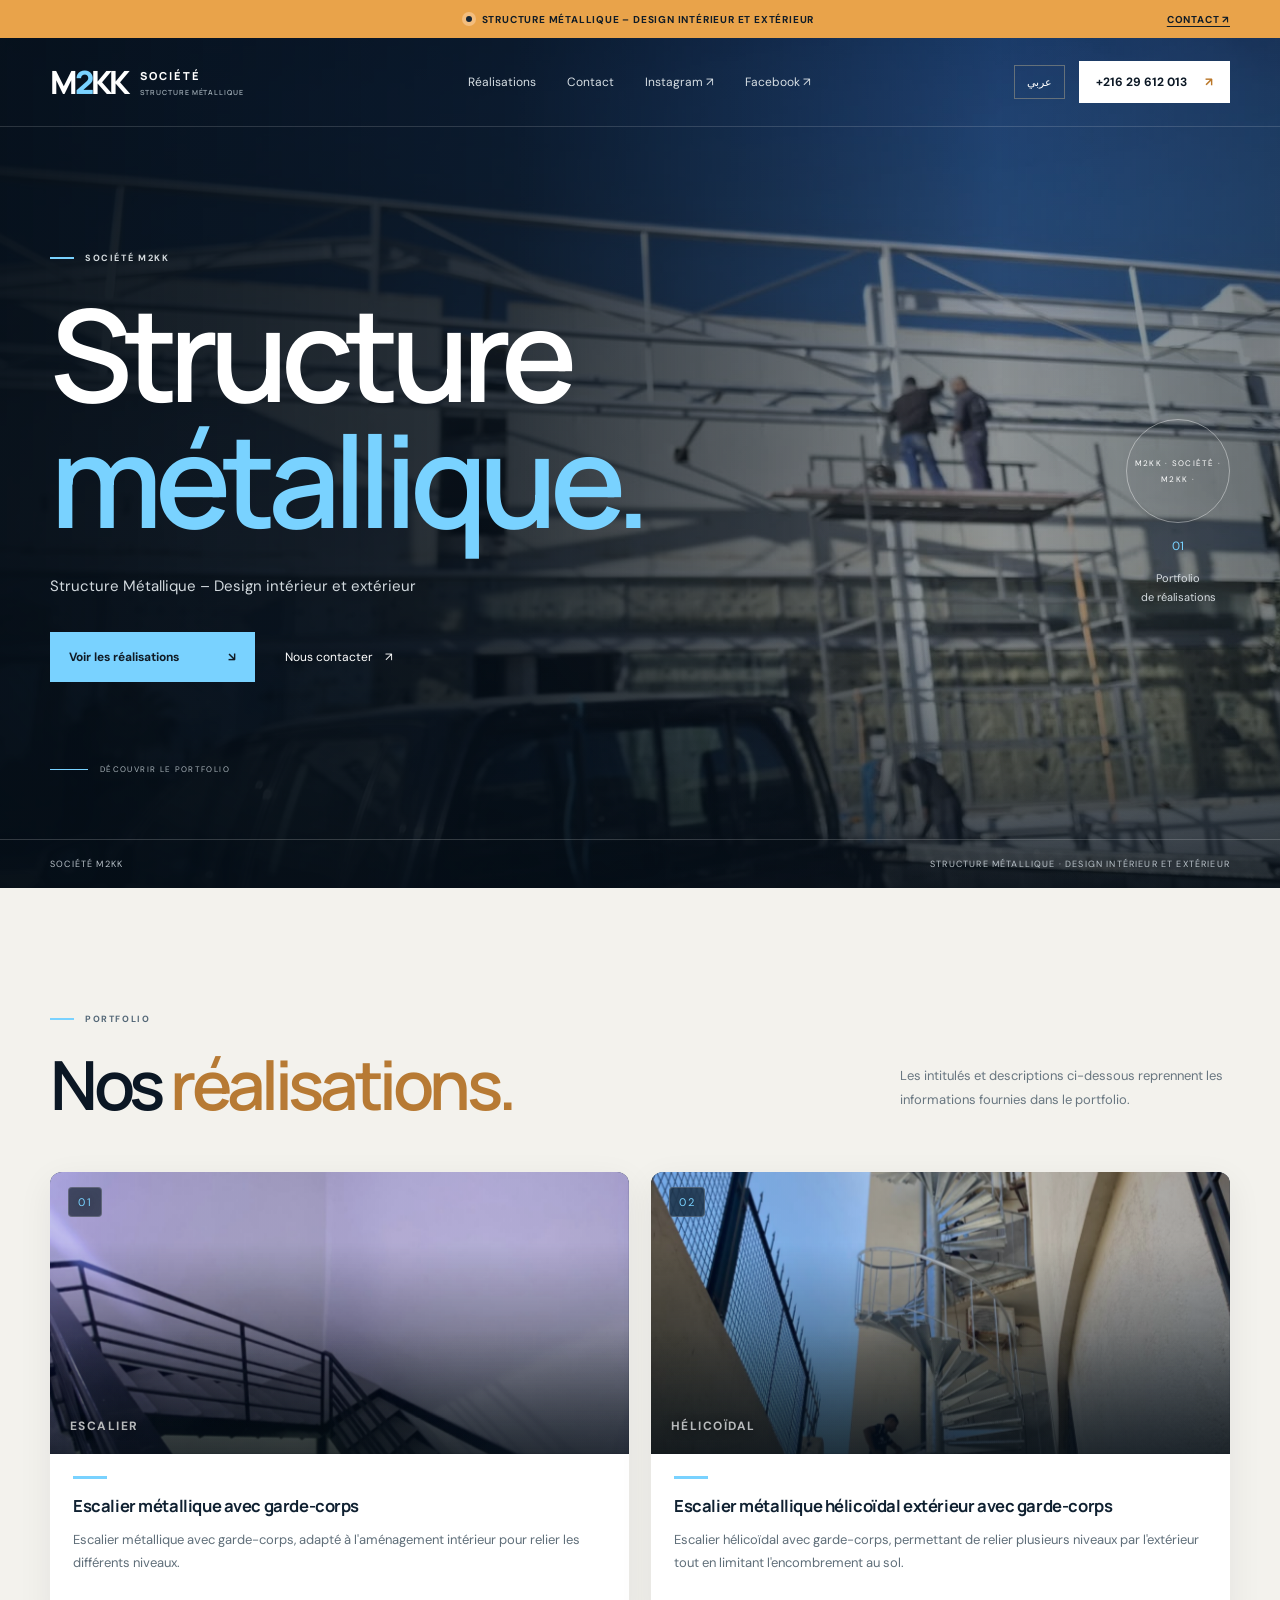
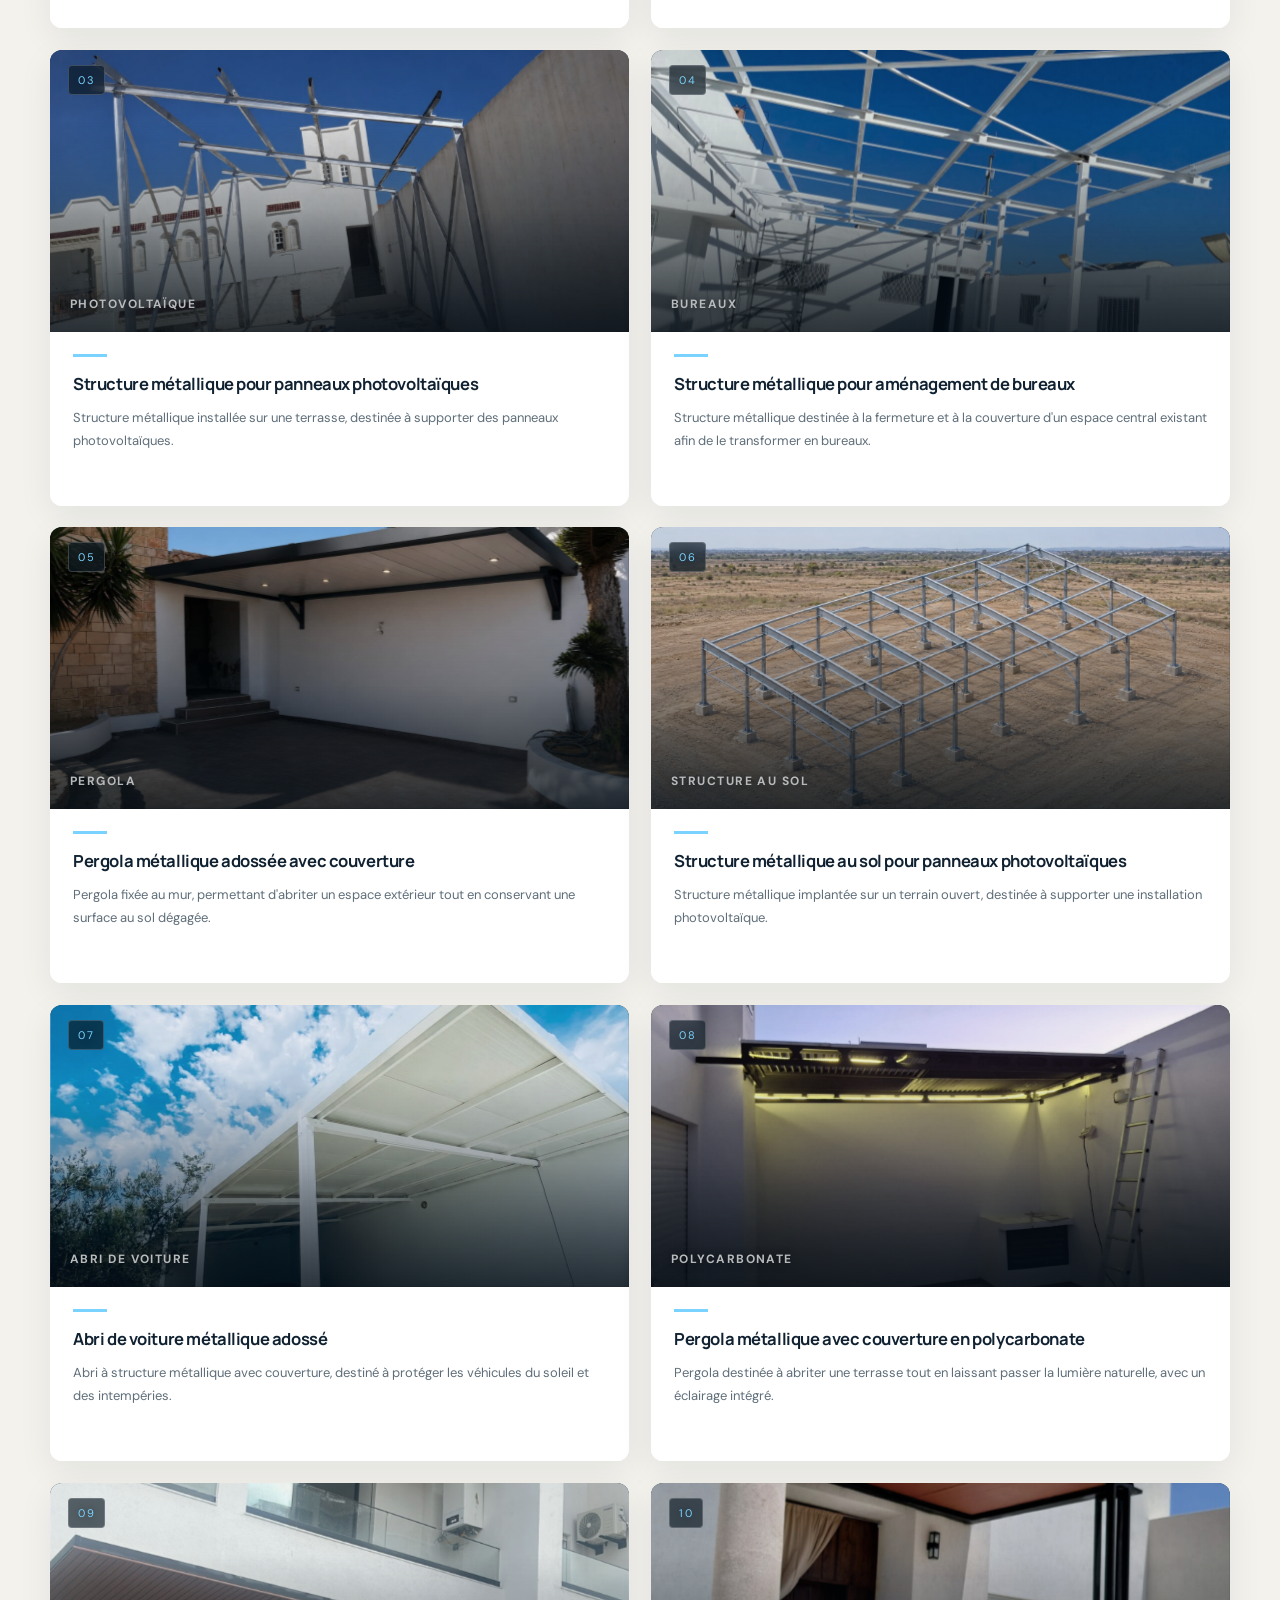
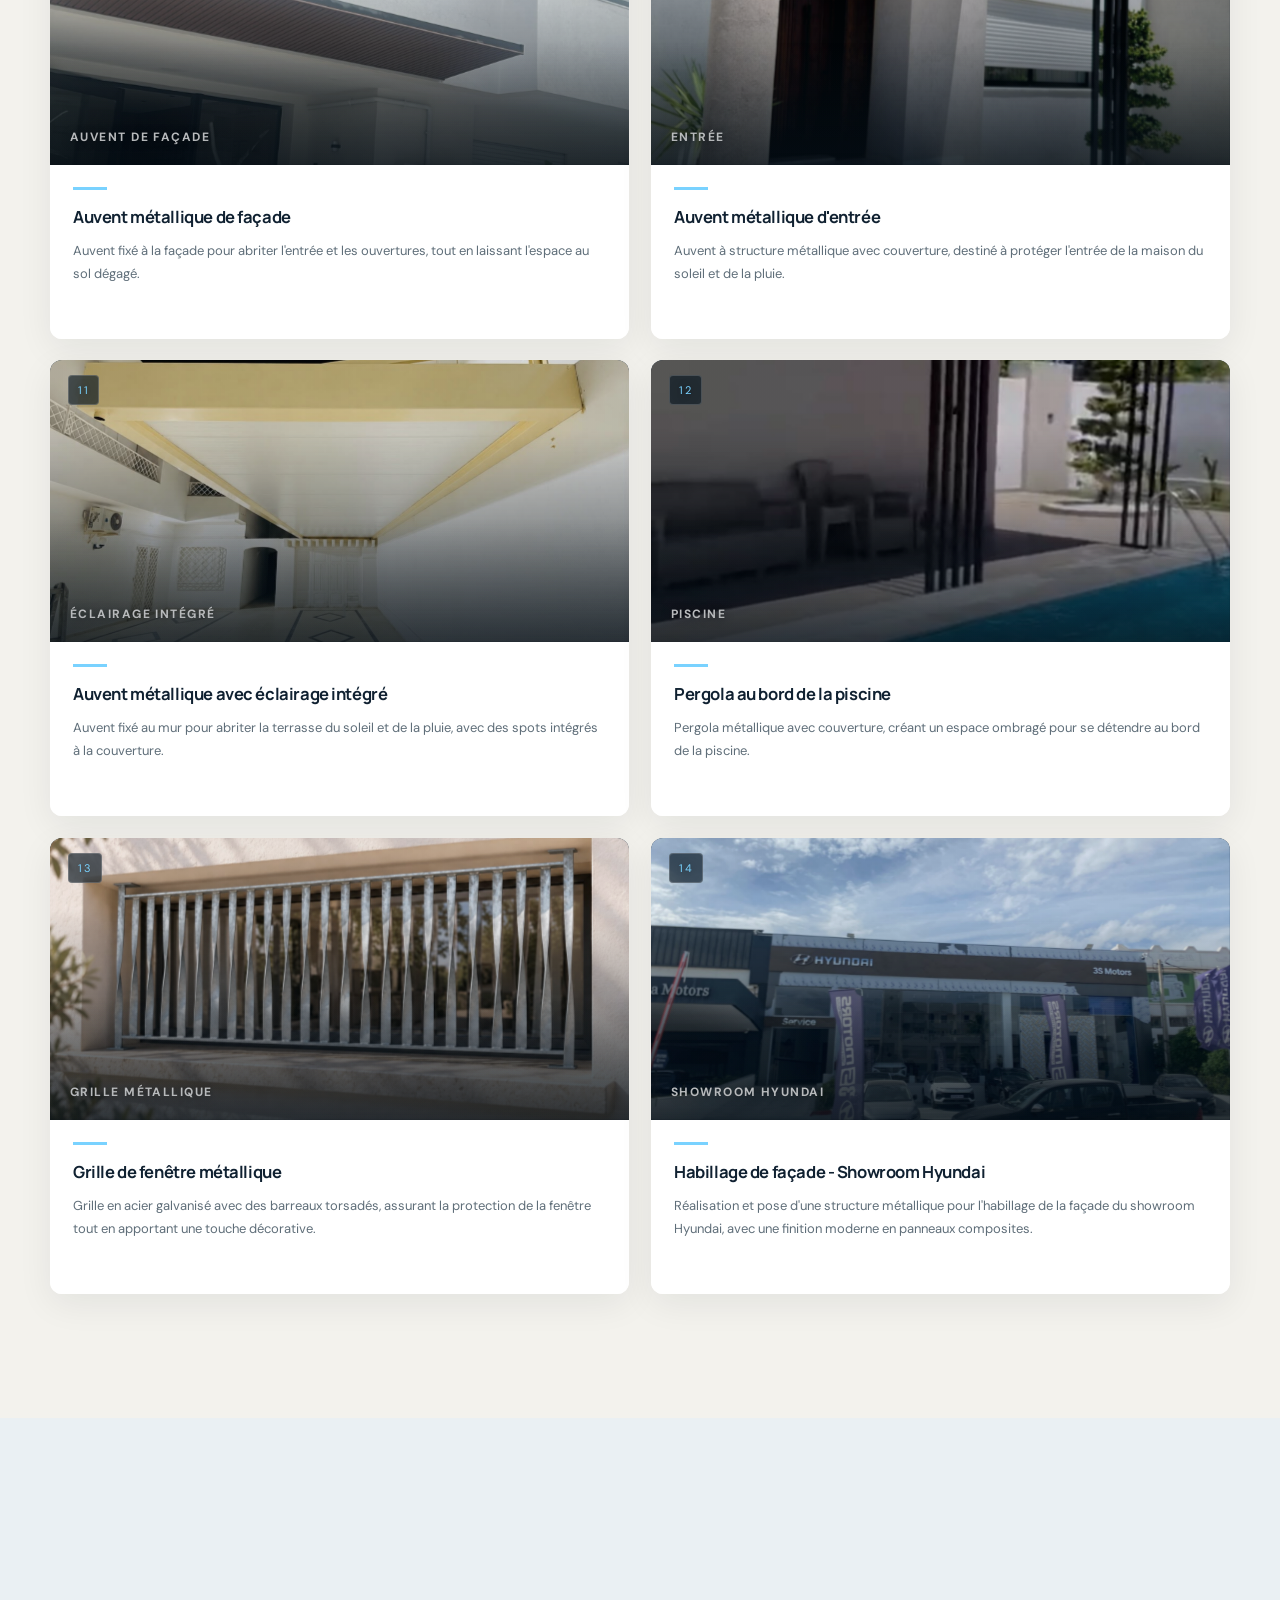
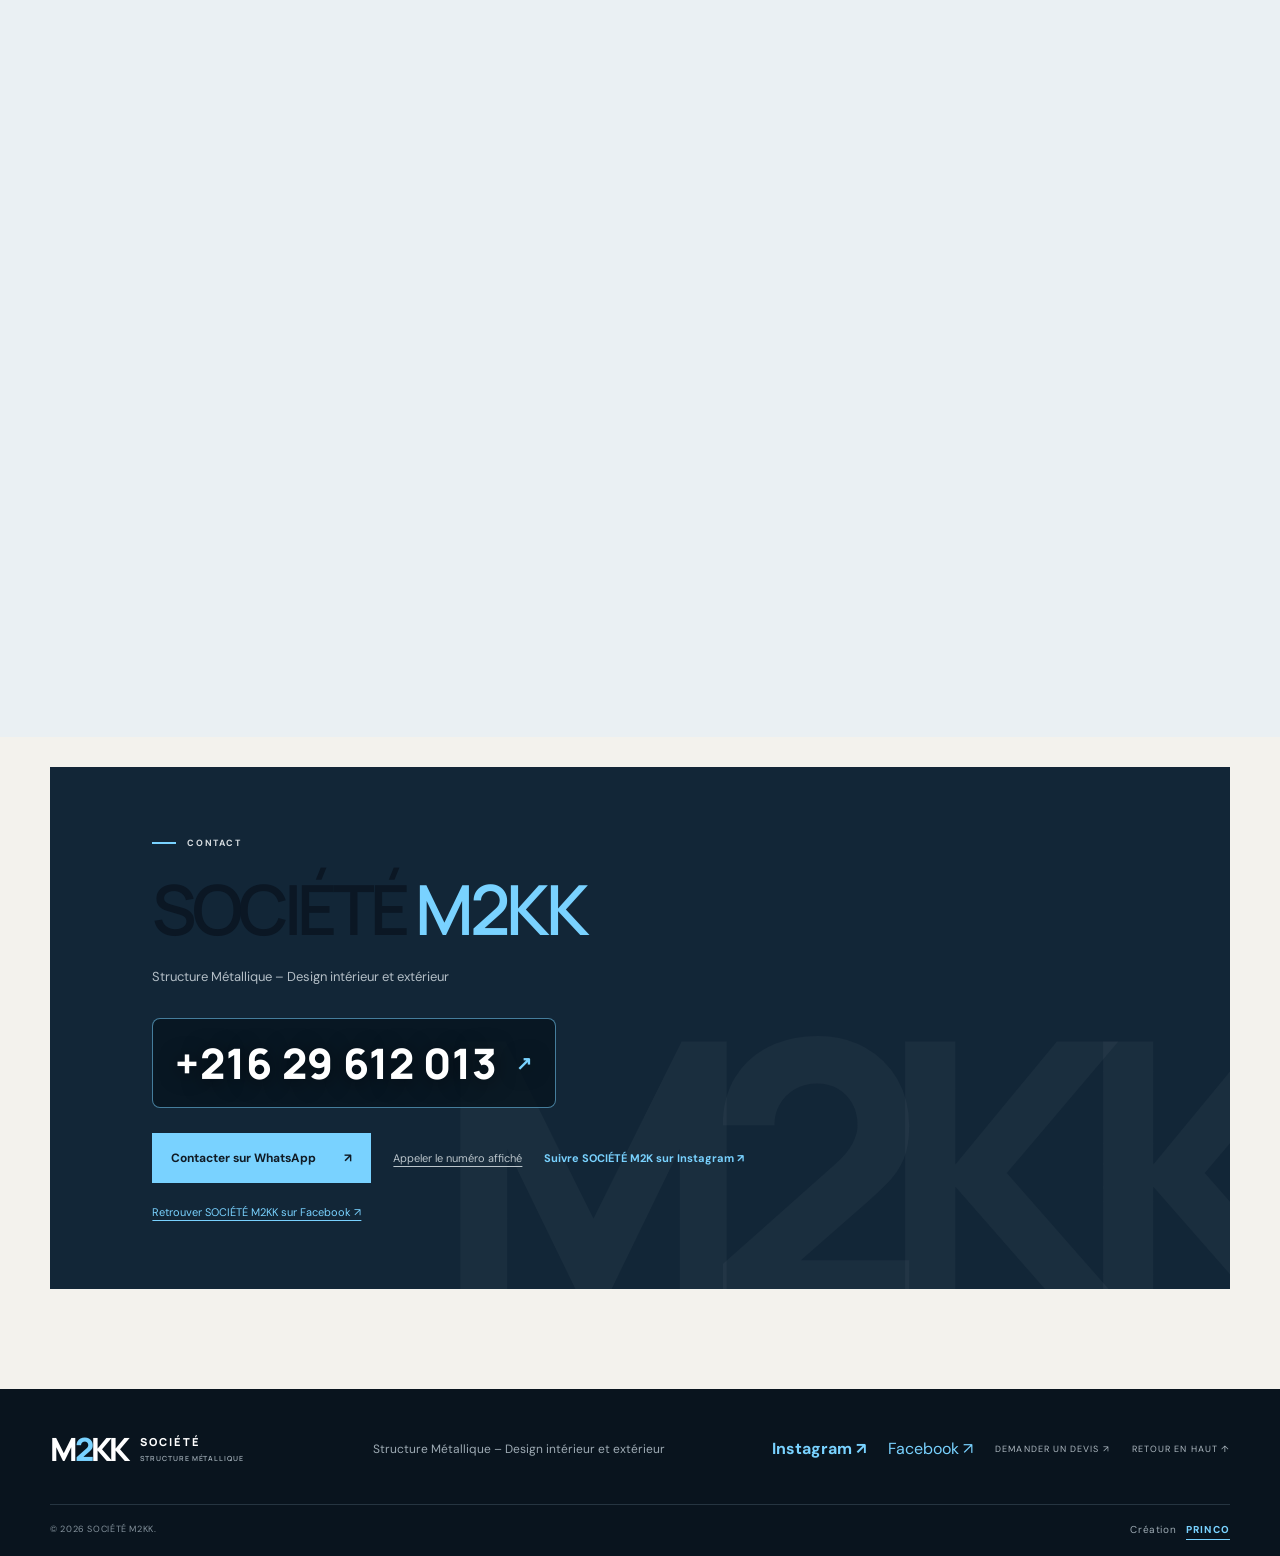
==== commit 80e55b23: "Fix quote form email submission labels" ====
--- a/index.html
+++ b/index.html
@@ -55,7 +55,7 @@
 <article class="project-card reveal"><div class="project-visual visual-hyundai"><img class="project-photo" src="WhatsApp%20Image%202026-10-24%20at%2010.59.22%20PM.jpeg" alt="SHOWROOM HYUNDAI — réalisation réelle de SOCIÉTÉ M2KK" loading="lazy"><span>14</span><b>SHOWROOM HYUNDAI</b></div><div class="project-overlay"><h3>Habillage de façade - Showroom Hyundai</h3><p>Réalisation et pose d'une structure métallique pour l'habillage de la façade du showroom Hyundai, avec une finition moderne en panneaux composites.</p></div></article>
 </div>
 </div></section>
-<section class="quote-section section-pad" id="devis"><div class="container quote-layout reveal"><div class="quote-intro"><p class="eyebrow dark"><span></span><span data-fr="VOTRE PROJET" data-ar="مشروعك">VOTRE PROJET</span></p><h2 data-fr="Parlons de votre <em>projet.</em>" data-ar="خلّينا نحكيو على <em>مشروعك.</em>">Parlons de votre <em>projet.</em></h2><p data-fr="Décrivez votre besoin en quelques lignes. Notre équipe pourra vous recontacter pour discuter de votre demande de devis." data-ar="اشرحلنا شنوّة تحتاج في بضع كلمات، ونتواصلوا معاك باش نحكيو على طلب عرض السعر.">Décrivez votre besoin en quelques lignes. Notre équipe pourra vous recontacter pour discuter de votre demande de devis.</p><div class="quote-points"><span>01 — Étude de votre besoin</span><span>02 — Échange sur les détails</span><span>03 — Demande de devis</span></div></div><form class="quote-form" id="devisForm"><input type="text" name="_honey" tabindex="-1" autocomplete="off" aria-hidden="true" class="form-honeypot"><div class="form-heading"><span data-fr="DEMANDE DE DEVIS" data-ar="طلب عرض سعر">DEMANDE DE DEVIS</span><small data-fr="Les champs marqués * sont obligatoires" data-ar="الخانات المعلّمة بـ * إجبارية">Les champs marqués * sont obligatoires</small></div><div class="form-grid"><label><span data-fr="Nom et prénom *" data-ar="الاسم واللقب *">Nom et prénom *</span><input name="name" type="text" autocomplete="name" required placeholder="Votre nom"></label><label><span data-fr="Téléphone *" data-ar="رقم الهاتف *">Téléphone *</span><input name="phone" type="tel" autocomplete="tel" required placeholder="+216 ..."></label><label><span data-fr="E-mail (facultatif)" data-ar="البريد الإلكتروني (اختياري)">E-mail (facultatif)</span><input name="email" type="email" autocomplete="email" placeholder="nom@exemple.com"></label><label><span data-fr="Type de projet *" data-ar="نوع المشروع *">Type de projet *</span><select name="service" required><option value="" selected disabled>Choisir un service</option><option>Structure métallique</option><option>Escalier / garde-corps</option><option>Pergola / auvent / abri voiture</option><option>Structure photovoltaïque</option><option>Design intérieur / extérieur</option><option>Autre demande</option></select></label><label class="form-full"><span data-fr="Ville / lieu du projet *" data-ar="المدينة / مكان المشروع *">Ville / lieu du projet *</span><input name="location" type="text" required placeholder="Ex. : Sousse"></label><label class="form-full"><span data-fr="Décrivez votre projet *" data-ar="اشرح مشروعك *">Décrivez votre projet *</span><textarea name="details" rows="4" required placeholder="Dimensions, matériaux, délai souhaité…"></textarea></label></div><button class="button button-primary quote-submit" type="submit"><span data-fr="Envoyer ma demande par e-mail" data-ar="إرسال الطلب عبر البريد الإلكتروني">Envoyer ma demande sur WhatsApp</span><span>↗</span></button><p class="form-note" data-fr="Votre demande sera transmise par e-mail à SOCIÉTÉ M2KK. Les champs obligatoires doivent être remplis." data-ar="سيتم إرسال طلبك عبر البريد الإلكتروني إلى SOCIÉTÉ M2KK بعد تعمير الخانات الإجبارية.">Votre demande sera préparée dans WhatsApp pour que vous puissiez la vérifier avant l’envoi.</p><p class="form-status" id="formStatus" aria-live="polite"></p></form></div></section>
+<section class="quote-section section-pad" id="devis"><div class="container quote-layout reveal"><div class="quote-intro"><p class="eyebrow dark"><span></span><span data-fr="VOTRE PROJET" data-ar="مشروعك">VOTRE PROJET</span></p><h2 data-fr="Parlons de votre <em>projet.</em>" data-ar="خلّينا نحكيو على <em>مشروعك.</em>">Parlons de votre <em>projet.</em></h2><p data-fr="Décrivez votre besoin en quelques lignes. Notre équipe pourra vous recontacter pour discuter de votre demande de devis." data-ar="اشرحلنا شنوّة تحتاج في بضع كلمات، ونتواصلوا معاك باش نحكيو على طلب عرض السعر.">Décrivez votre besoin en quelques lignes. Notre équipe pourra vous recontacter pour discuter de votre demande de devis.</p><div class="quote-points"><span>01 — Étude de votre besoin</span><span>02 — Échange sur les détails</span><span>03 — Demande de devis</span></div></div><form class="quote-form" id="devisForm"><input type="text" name="_honey" tabindex="-1" autocomplete="off" aria-hidden="true" class="form-honeypot"><div class="form-heading"><span data-fr="DEMANDE DE DEVIS" data-ar="طلب عرض سعر">DEMANDE DE DEVIS</span><small data-fr="Les champs marqués * sont obligatoires" data-ar="الخانات المعلّمة بـ * إجبارية">Les champs marqués * sont obligatoires</small></div><div class="form-grid"><label><span data-fr="Nom et prénom *" data-ar="الاسم واللقب *">Nom et prénom *</span><input name="name" type="text" autocomplete="name" required placeholder="Votre nom"></label><label><span data-fr="Téléphone *" data-ar="رقم الهاتف *">Téléphone *</span><input name="phone" type="tel" autocomplete="tel" required placeholder="+216 ..."></label><label><span data-fr="E-mail (facultatif)" data-ar="البريد الإلكتروني (اختياري)">E-mail (facultatif)</span><input name="email" type="email" autocomplete="email" placeholder="nom@exemple.com"></label><label><span data-fr="Type de projet *" data-ar="نوع المشروع *">Type de projet *</span><select name="service" required><option value="" selected disabled>Choisir un service</option><option>Structure métallique</option><option>Escalier / garde-corps</option><option>Pergola / auvent / abri voiture</option><option>Structure photovoltaïque</option><option>Design intérieur / extérieur</option><option>Autre demande</option></select></label><label class="form-full"><span data-fr="Ville / lieu du projet *" data-ar="المدينة / مكان المشروع *">Ville / lieu du projet *</span><input name="location" type="text" required placeholder="Ex. : Sousse"></label><label class="form-full"><span data-fr="Décrivez votre projet *" data-ar="اشرح مشروعك *">Décrivez votre projet *</span><textarea name="details" rows="4" required placeholder="Dimensions, matériaux, délai souhaité…"></textarea></label></div><button class="button button-primary quote-submit" type="submit"><span data-fr="Envoyer ma demande par e-mail" data-ar="إرسال الطلب عبر البريد الإلكتروني">Envoyer ma demande par e-mail</span><span>↗</span></button><p class="form-note" data-fr="Votre demande sera transmise par e-mail à SOCIÉTÉ M2KK. Les champs obligatoires doivent être remplis." data-ar="سيتم إرسال طلبك عبر البريد الإلكتروني إلى SOCIÉTÉ M2KK بعد تعمير الخانات الإجبارية.">Votre demande sera transmise par e-mail à SOCIÉTÉ M2KK après validation du formulaire.</p><p class="form-status" id="formStatus" aria-live="polite"></p></form></div></section>
 <section class="contact section-pad" id="contact"><div class="container contact-box reveal"><div class="contact-bg">M2KK</div><div class="contact-content"><p class="eyebrow"><span></span><span data-fr="CONTACT" data-ar="اتصال">CONTACT</span></p><h2 data-fr="SOCIÉTÉ <em>M2KK</em>" data-ar="شركة <em>M2KK</em>">SOCIÉTÉ <em>M2KK</em></h2><p data-fr="Structure Métallique – Design intérieur et extérieur" data-ar="الهياكل المعدنية – التصميم الداخلي والخارجي">Structure Métallique – Design intérieur et extérieur</p><a class="contact-phone" href="tel:+21629612013">+216 29 612 013 <span>↗</span></a><div class="contact-actions"><a class="button button-primary" href="https://wa.me/21629612013" target="_blank" rel="noopener noreferrer"><span data-fr="Contacter sur WhatsApp" data-ar="تواصل عبر واتساب">Contacter sur WhatsApp</span><span>↗</span></a><a class="contact-mail" href="tel:+21629612013" data-fr="Appeler le numéro affiché" data-ar="اتصل بالرقم">Appeler le numéro affiché</a><a class="contact-mail instagram-link" href="https://www.instagram.com/societe_m2k?psln=YTVzNnQ0YmxmOWU2" target="_blank" rel="noopener noreferrer" data-fr="Suivre SOCIÉTÉ M2K sur Instagram ↗" data-ar="تابعوا SOCIÉTÉ M2K على إنستغرام ↗">Suivre SOCIÉTÉ M2K sur Instagram ↗</a><a class="contact-mail facebook-link" href="https://www.facebook.com/profile.php?id=61595892363242" target="_blank" rel="noopener noreferrer" data-fr="Retrouver SOCIÉTÉ M2KK sur Facebook ↗" data-ar="تابعوا SOCIÉTÉ M2KK على فيسبوك ↗">Retrouver SOCIÉTÉ M2KK sur Facebook ↗</a></div></div></div></section>
 </main>
 <footer class="footer"><div class="container footer-top"><a class="brand footer-brand" href="#accueil"><span class="brand-mark">M<span>2</span>KK</span><span class="brand-caption">SOCIÉTÉ <small>STRUCTURE MÉTALLIQUE</small></span></a><p data-fr="Structure Métallique – Design intérieur et extérieur" data-ar="الهياكل المعدنية – التصميم الداخلي والخارجي">Structure Métallique – Design intérieur et extérieur</p><div class="footer-social"><a href="https://www.instagram.com/societe_m2k?psln=YTVzNnQ0YmxmOWU2" target="_blank" rel="noopener noreferrer" aria-label="Instagram SOCIÉTÉ M2K">Instagram ↗</a><a href="https://www.facebook.com/profile.php?id=61595892363242" target="_blank" rel="noopener noreferrer" aria-label="Facebook SOCIÉTÉ M2KK">Facebook ↗</a><a href="#devis" class="back-top" data-fr="DEMANDER UN DEVIS ↗" data-ar="اطلب عرض سعر ↗">DEMANDER UN DEVIS ↗</a><a href="#accueil" class="back-top" data-fr="RETOUR EN HAUT ↑" data-ar="العودة للأعلى ↑">RETOUR EN HAUT ↑</a></div></div><div class="container footer-bottom"><span>© <span id="year"></span> SOCIÉTÉ M2KK.</span><span class="site-credit">Création <a href="https://princo.site/" target="_blank" rel="noopener noreferrer">PRINCO</a></span></div></footer>
--- a/styles.css
+++ b/styles.css
@@ -118,3 +118,6 @@
 .facebook-link,.footer-social a[href*="facebook"]{color:#79d2ff}
 @media(max-width:800px){.quote-layout{grid-template-columns:1fr;gap:32px}.quote-intro{position:static}.quote-intro h2{max-width:540px}.quote-points{grid-template-columns:1fr 1fr;gap:12px}.quote-form{padding:25px}}
 @media(max-width:520px){.form-grid{grid-template-columns:1fr;gap:16px}.form-full{grid-column:auto}.form-heading{flex-direction:column}.form-heading small{text-align:left}.quote-points{grid-template-columns:1fr}.quote-submit{font-size:11px}}
+
+/* Hidden anti-spam field used by the quote form */
+.form-honeypot{position:absolute!important;left:-10000px!important;top:auto!important;width:1px!important;height:1px!important;overflow:hidden!important;}
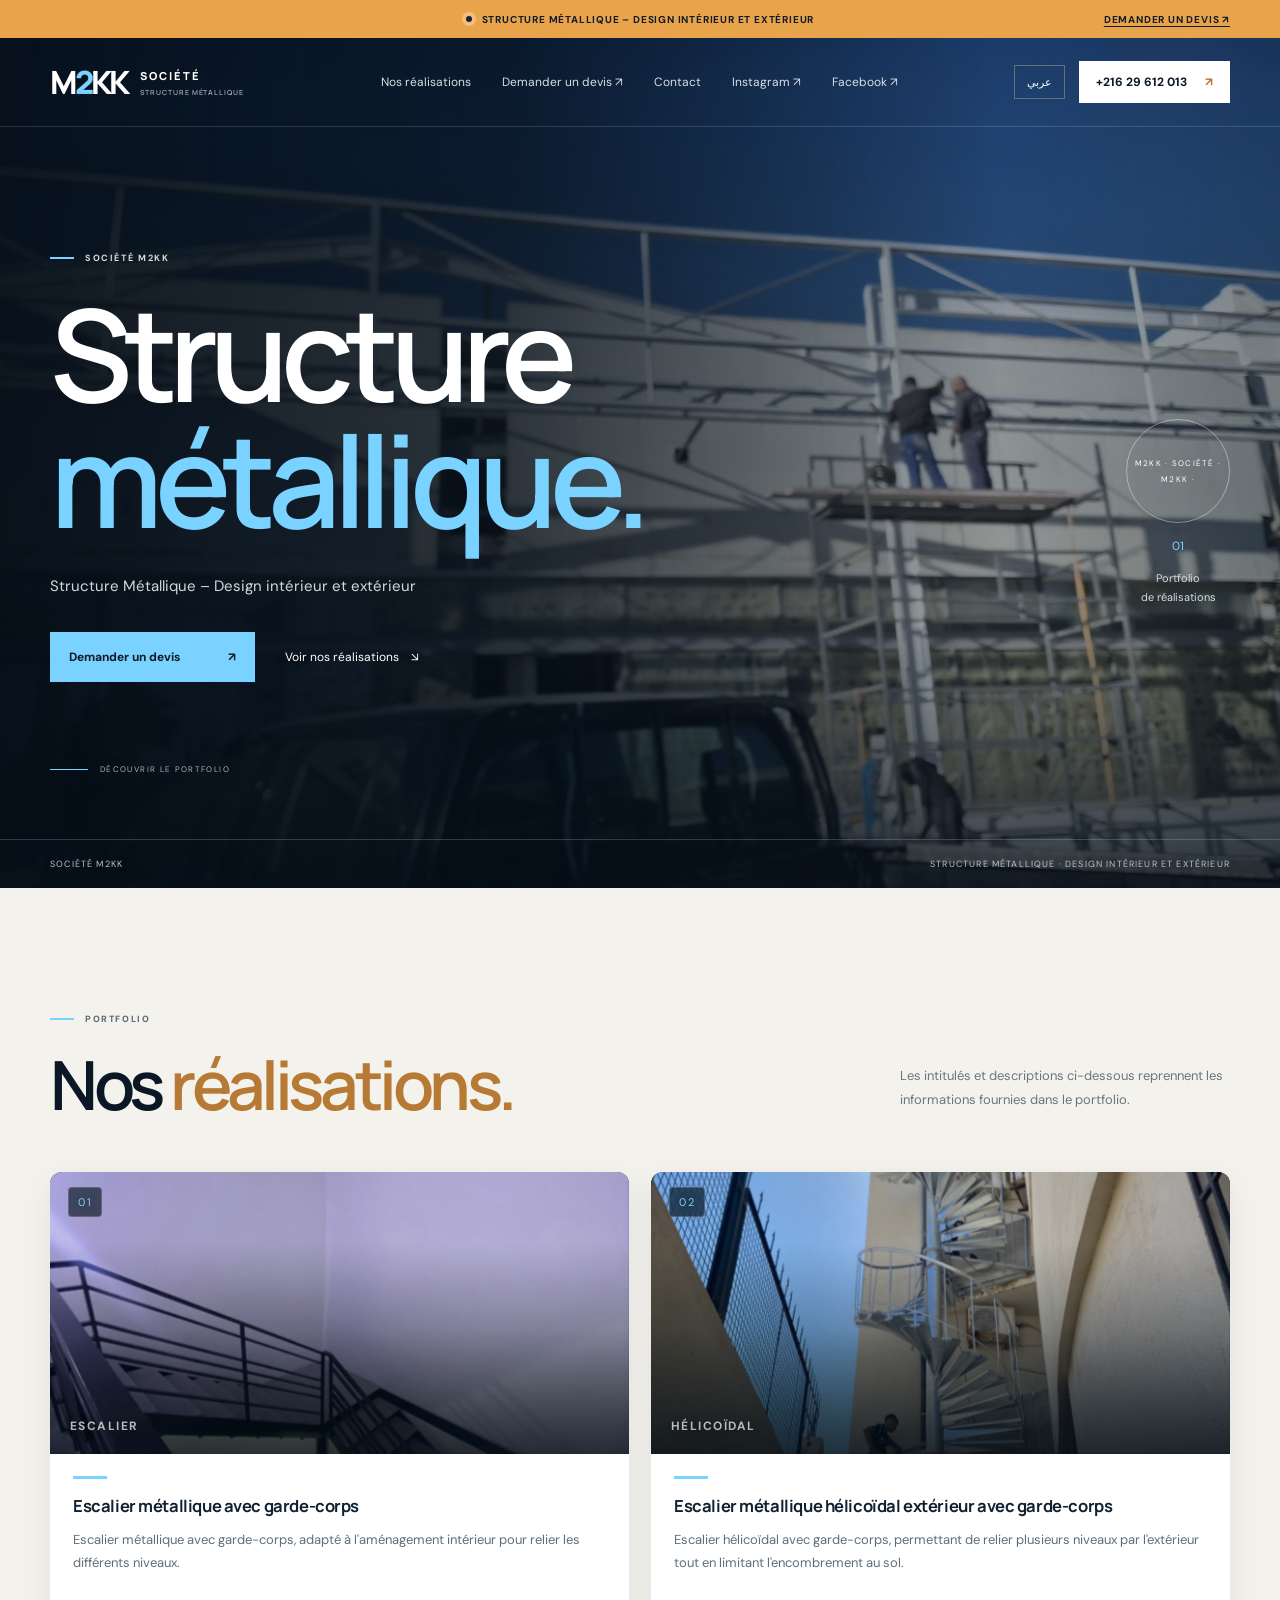
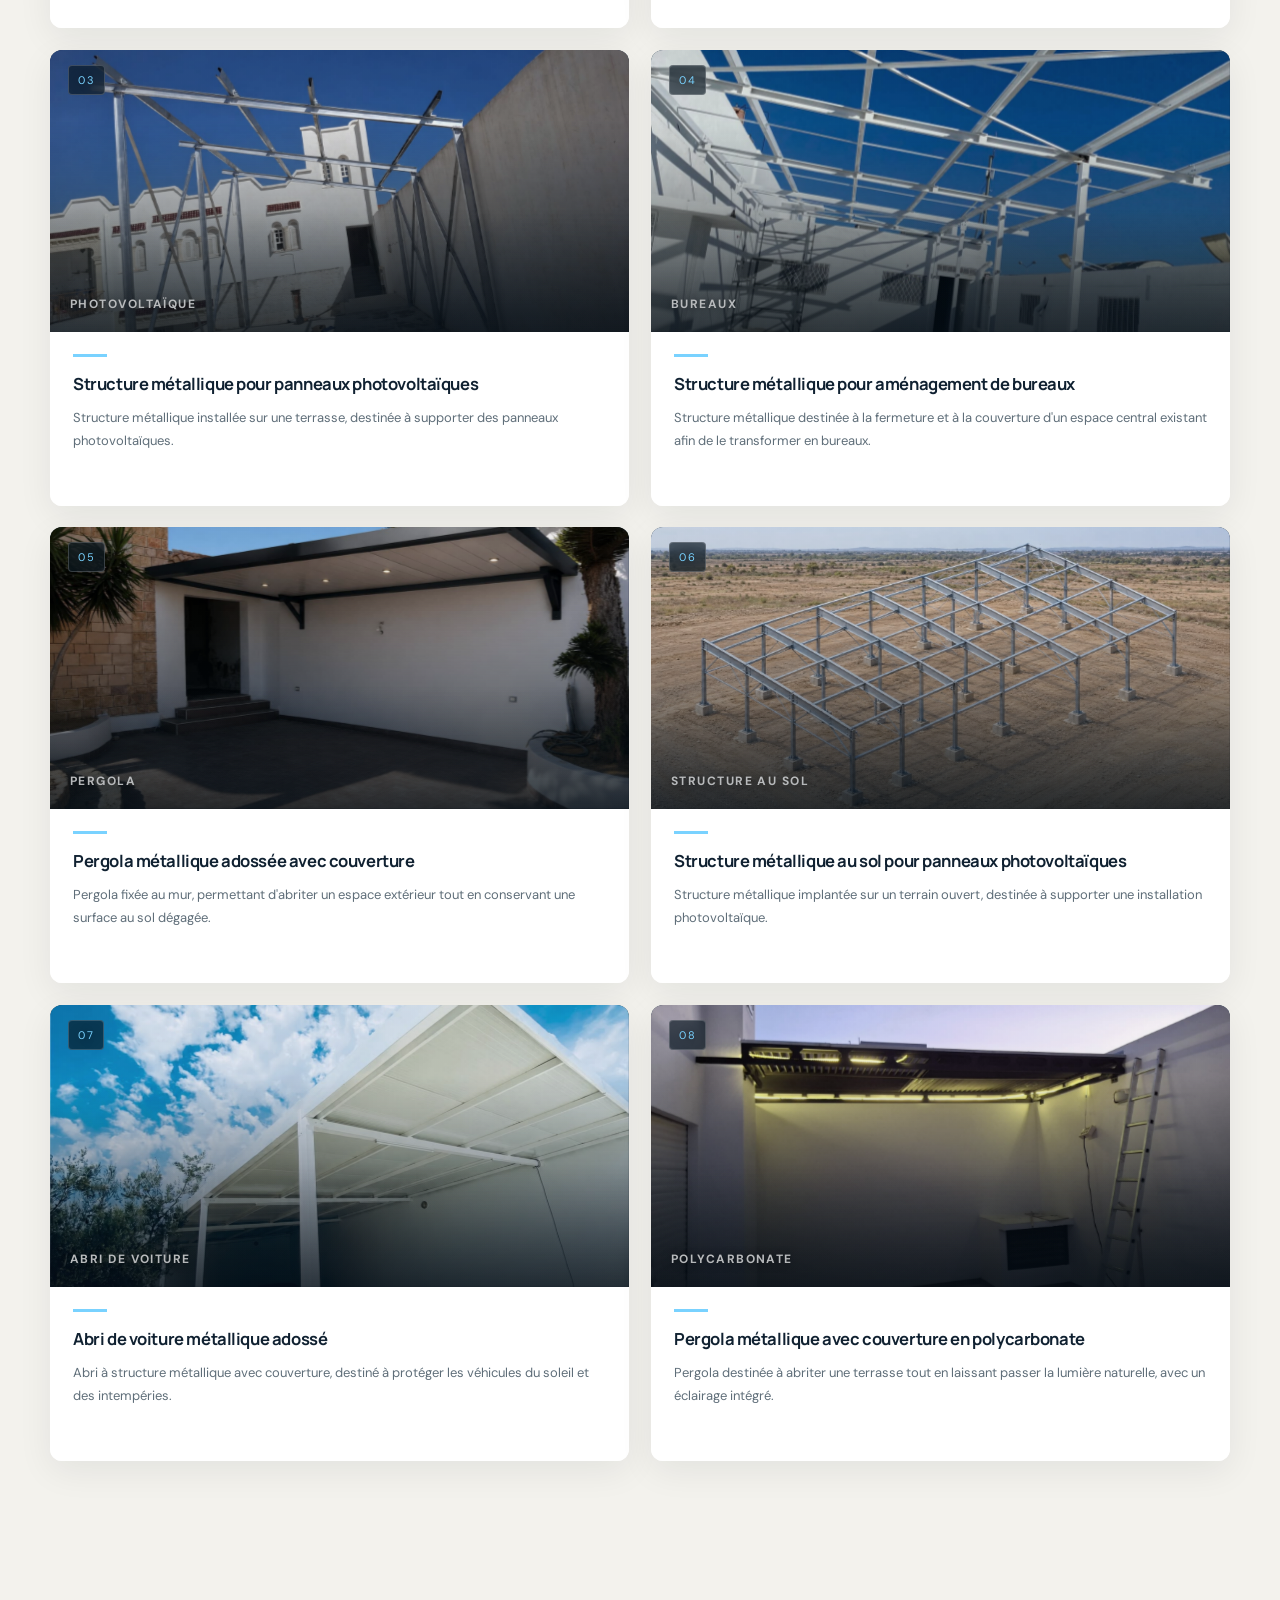
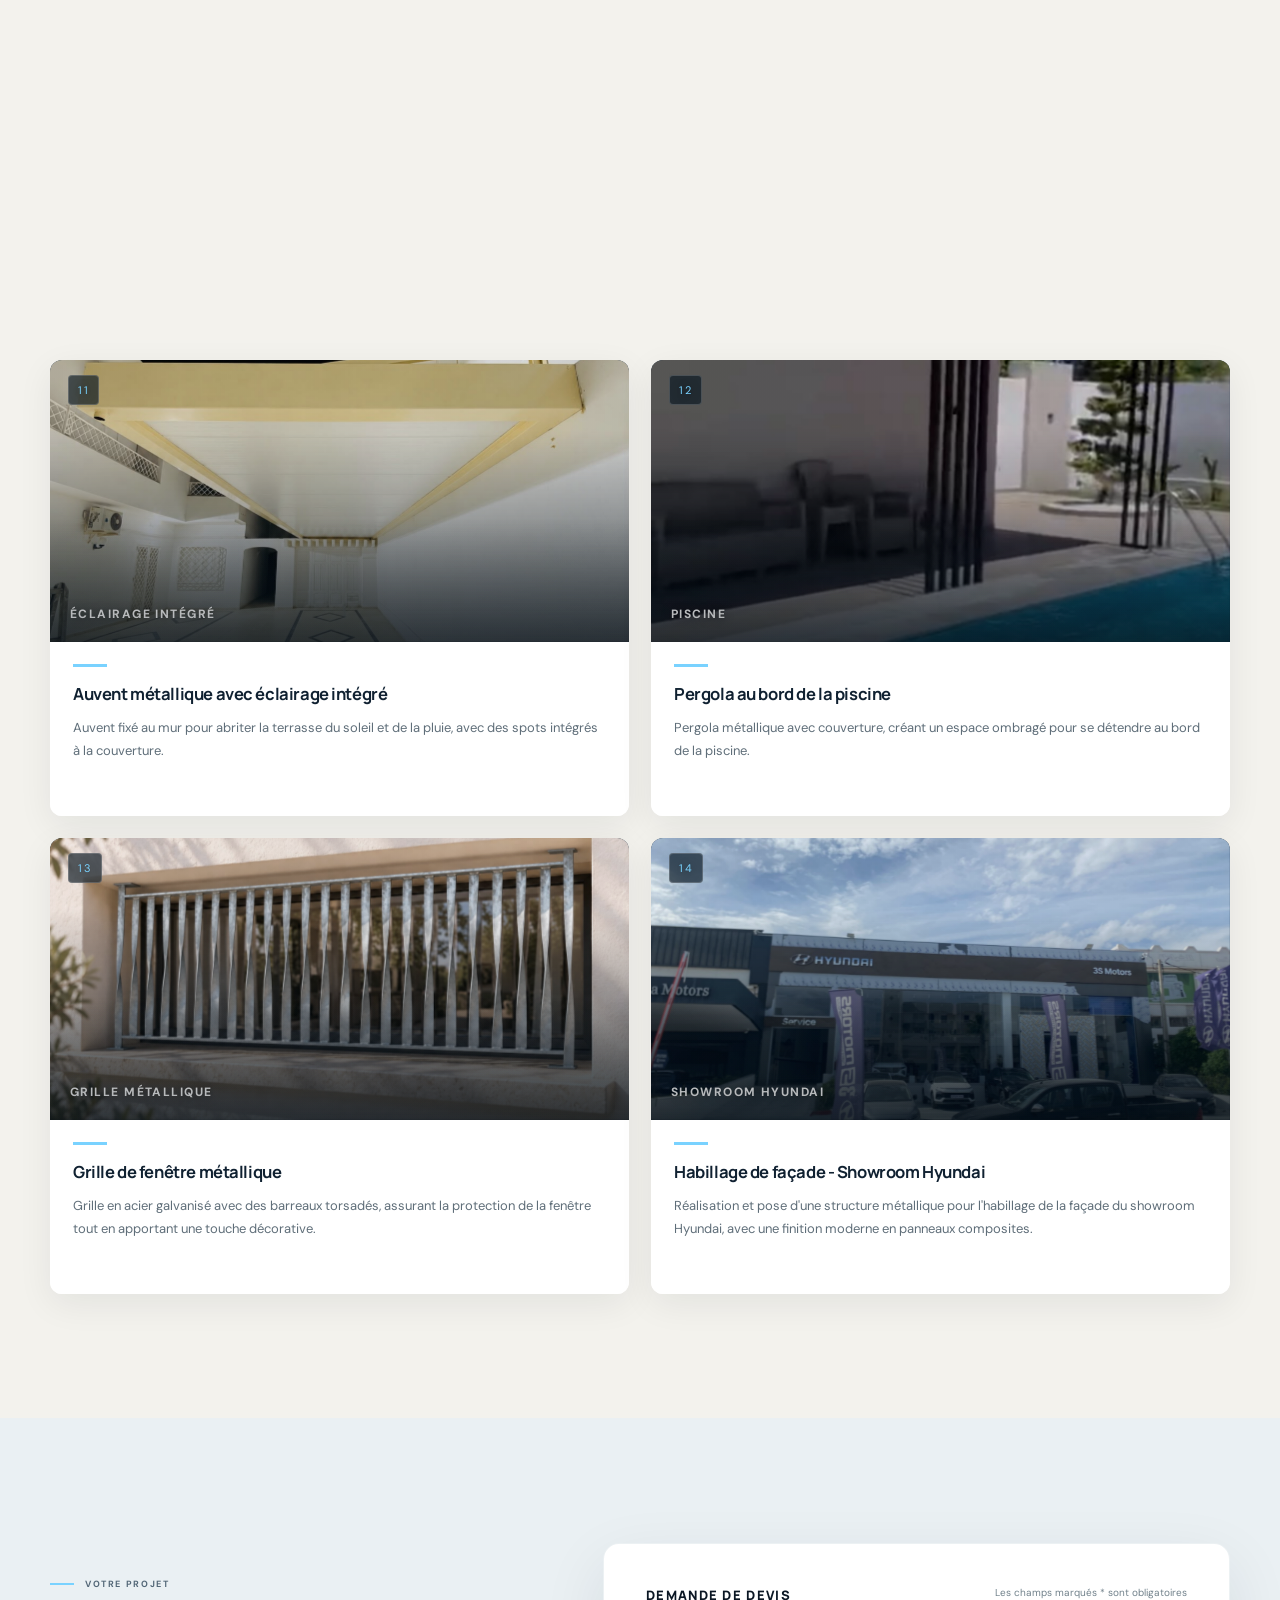
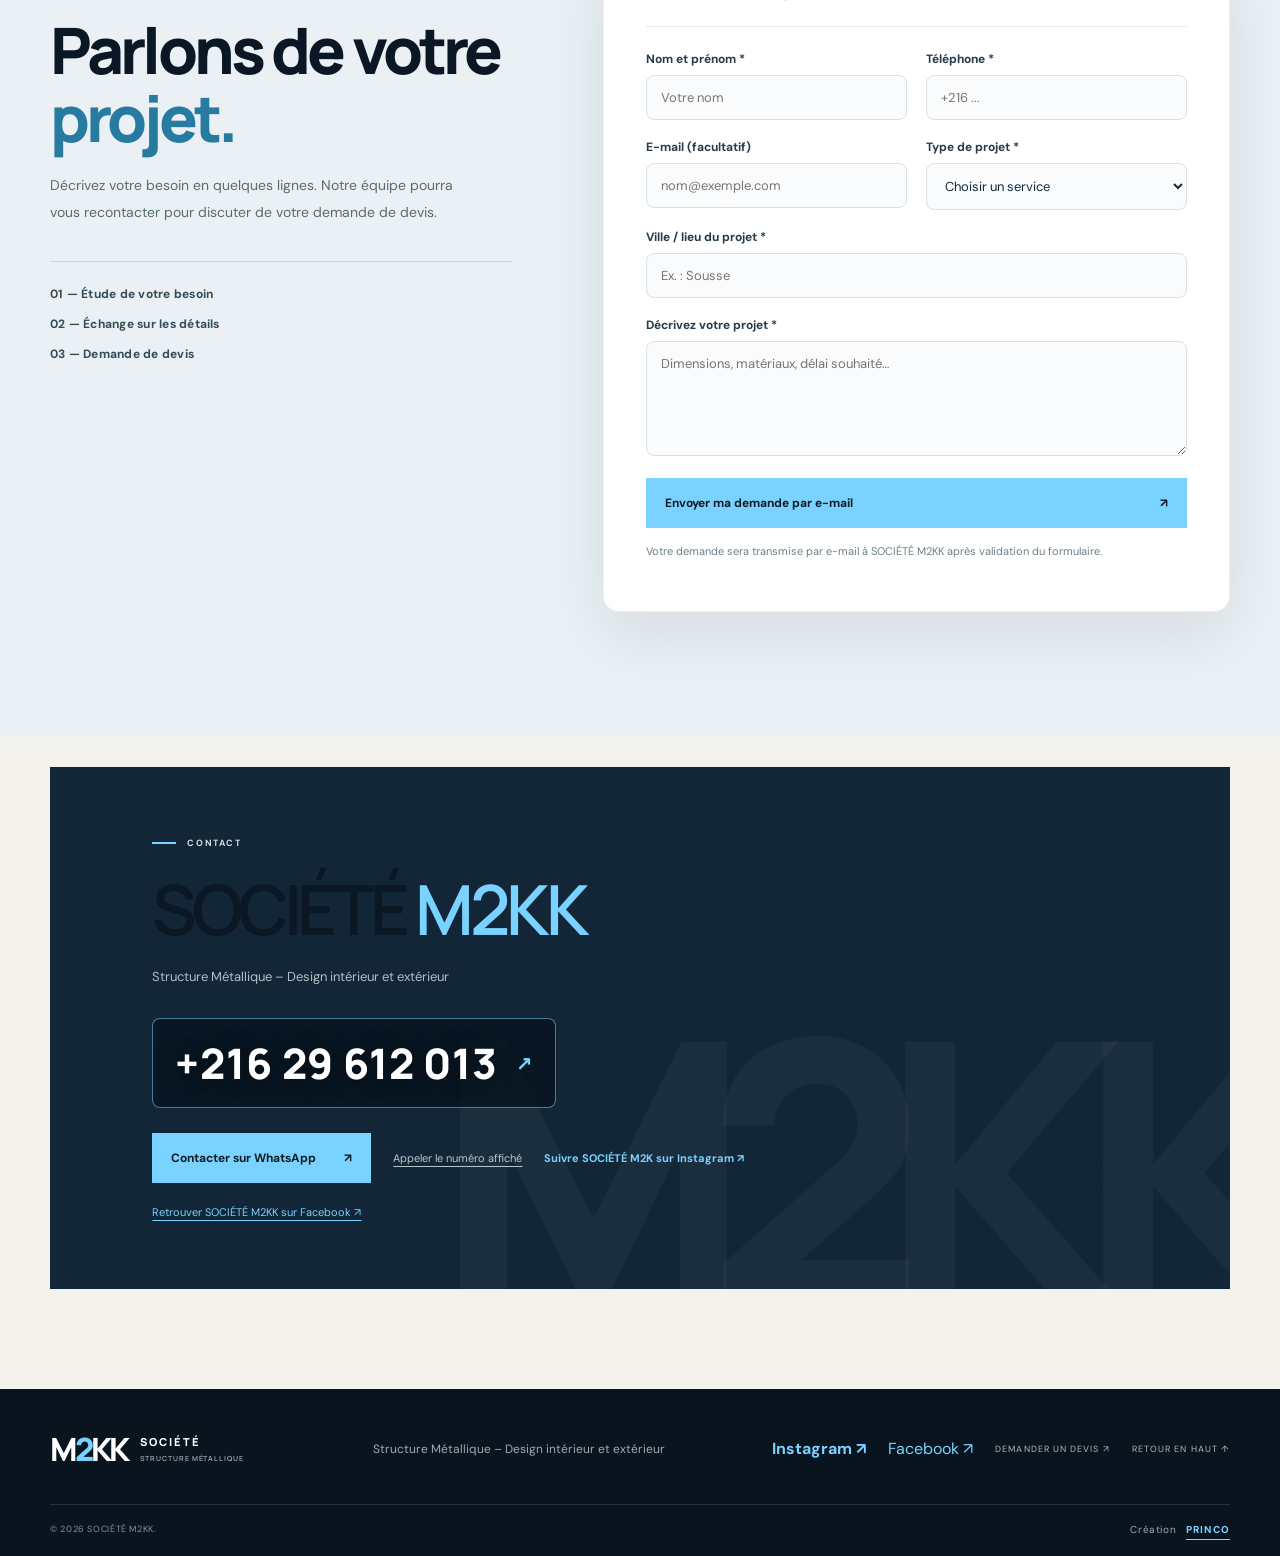
==== commit a511c278: "Improve top navigation and quote calls to action" ====
--- a/index.html
+++ b/index.html
@@ -10,7 +10,7 @@
 <meta property="og:type" content="website">
 <meta property="og:title" content="SOCIÉTÉ M2KK | Structure métallique – Design intérieur et extérieur">
 <meta property="og:description" content="Portfolio de réalisations : escaliers métalliques, structures photovoltaïques, pergolas, auvents, abri de voiture, grille de fenêtre et habillage de façade Hyundai.">
-<meta property="og:image" content="https://raw.githubusercontent.com/boumiza-1/M2K-Structures/main/WhatsApp%20Image%202026-10-24%20at%2010.59.22%20PM.jpeg">
+<meta property="og:image" content="https://images.unsplash.com/photo-1726419263049-069b64ef05bc?auto=format&fit=crop&fm=jpg&ixlib=rb-4.1.0&q=85&w=2000">
 <link rel="preconnect" href="https://fonts.googleapis.com">
 <link rel="preconnect" href="https://fonts.gstatic.com" crossorigin>
 <link href="https://fonts.googleapis.com/css2?family=DM+Sans:wght@400;500;600;700&family=Manrope:wght@400;500;600;700;800&display=swap" rel="stylesheet">
@@ -18,10 +18,10 @@
 <script type="application/ld+json">{"@context":"https://schema.org","@type":"Organization","name":"SOCIÉTÉ M2KK","description":"Structure Métallique – Design intérieur et extérieur","telephone":"+21629612013","knowsLanguage":["fr","ar"]}</script>
 </head>
 <body>
-<div class="announcement"><span class="pulse"></span><span data-fr="Structure Métallique – Design intérieur et extérieur" data-ar="الهياكل المعدنية – التصميم الداخلي والخارجي">Structure Métallique – Design intérieur et extérieur</span><a href="#contact" data-fr="Contact ↗" data-ar="اتصل بنا ↗">Contact ↗</a></div>
+<div class="announcement"><span class="pulse"></span><span data-fr="Structure Métallique – Design intérieur et extérieur" data-ar="الهياكل المعدنية – التصميم الداخلي والخارجي">Structure Métallique – Design intérieur et extérieur</span><a href="#devis" data-fr="Demander un devis ↗" data-ar="اطلب عرض سعر ↗">Demander un devis ↗</a></div>
 <header class="nav-wrap"><nav class="nav container" aria-label="Navigation principale">
 <a class="brand" href="#accueil" aria-label="SOCIÉTÉ M2KK accueil"><span class="brand-mark">M<span>2</span>KK</span><span class="brand-caption">SOCIÉTÉ <small>STRUCTURE MÉTALLIQUE</small></span></a>
-<div class="nav-links"><a href="#realisations" data-fr="Réalisations" data-ar="الإنجازات">Réalisations</a><a href="#contact" data-fr="Contact" data-ar="اتصل بنا">Contact</a><a href="https://www.instagram.com/societe_m2k?psln=YTVzNnQ0YmxmOWU2" target="_blank" rel="noopener noreferrer" data-fr="Instagram ↗" data-ar="إنستغرام ↗">Instagram ↗</a><a href="https://www.facebook.com/profile.php?id=61595892363242" target="_blank" rel="noopener noreferrer" data-fr="Facebook ↗" data-ar="فيسبوك ↗">Facebook ↗</a></div>
+<div class="nav-links"><a href="#realisations" data-fr="Nos réalisations" data-ar="أعمالنا">Nos réalisations</a><a href="#devis" class="nav-devis-link" data-fr="Demander un devis ↗" data-ar="اطلب عرض سعر ↗">Demander un devis ↗</a><a href="#contact" data-fr="Contact" data-ar="اتصل بنا">Contact</a><a href="https://www.instagram.com/societe_m2k?psln=YTVzNnQ0YmxmOWU2" target="_blank" rel="noopener noreferrer" data-fr="Instagram ↗" data-ar="إنستغرام ↗">Instagram ↗</a><a href="https://www.facebook.com/profile.php?id=61595892363242" target="_blank" rel="noopener noreferrer" data-fr="Facebook ↗" data-ar="فيسبوك ↗">Facebook ↗</a></div>
 <div class="nav-actions"><button class="lang-switch" id="langSwitch" aria-label="Changer de langue">عربي</button><a class="nav-cta" href="tel:+21629612013"><span>+216 29 612 013</span><span>↗</span></a><button class="menu-toggle" id="menuToggle" aria-label="Ouvrir le menu" aria-expanded="false"><i></i><i></i></button></div>
 </nav></header>
 <main>
@@ -31,7 +31,7 @@
 <p class="eyebrow"><span></span><span data-fr="SOCIÉTÉ M2KK" data-ar="شركة M2KK">SOCIÉTÉ M2KK</span></p>
 <h1 data-fr="Structure<br><em>métallique.</em>" data-ar="الهياكل<br><em>المعدنية.</em>">Structure<br><em>métallique.</em></h1>
 <p class="hero-text" data-fr="Structure Métallique – Design intérieur et extérieur" data-ar="الهياكل المعدنية – التصميم الداخلي والخارجي">Structure Métallique – Design intérieur et extérieur</p>
-<div class="hero-buttons"><a class="button button-primary" href="#realisations"><span data-fr="Voir les réalisations" data-ar="اكتشف الإنجازات">Voir les réalisations</span><span>↘</span></a><a class="text-link" href="#contact"><span data-fr="Nous contacter" data-ar="اتصل بنا">Nous contacter</span><span>↗</span></a></div>
+<div class="hero-buttons"><a class="button button-primary" href="#devis"><span data-fr="Demander un devis" data-ar="اطلب عرض سعر">Demander un devis</span><span>↗</span></a><a class="text-link" href="#realisations"><span data-fr="Voir nos réalisations" data-ar="شاهد أعمالنا">Voir nos réalisations</span><span>↘</span></a></div>
 <div class="hero-foot"><span class="scroll-line"></span><span data-fr="DÉCOUVRIR LE PORTFOLIO" data-ar="اكتشفوا ملف الأعمال">DÉCOUVRIR LE PORTFOLIO</span></div>
 </div><div class="hero-stamp"><div class="stamp-circle">M2KK · SOCIÉTÉ · M2KK ·</div><span>01</span><small data-fr="Portfolio<br>de réalisations" data-ar="ملف<br>الإنجازات">Portfolio<br>de réalisations</small></div></div>
 <div class="hero-bottom"><div class="container hero-bottom-inner"><span>SOCIÉTÉ M2KK</span><span data-fr="STRUCTURE MÉTALLIQUE · DESIGN INTÉRIEUR ET EXTÉRIEUR" data-ar="الهياكل المعدنية · التصميم الداخلي والخارجي">STRUCTURE MÉTALLIQUE · DESIGN INTÉRIEUR ET EXTÉRIEUR</span></div></div>
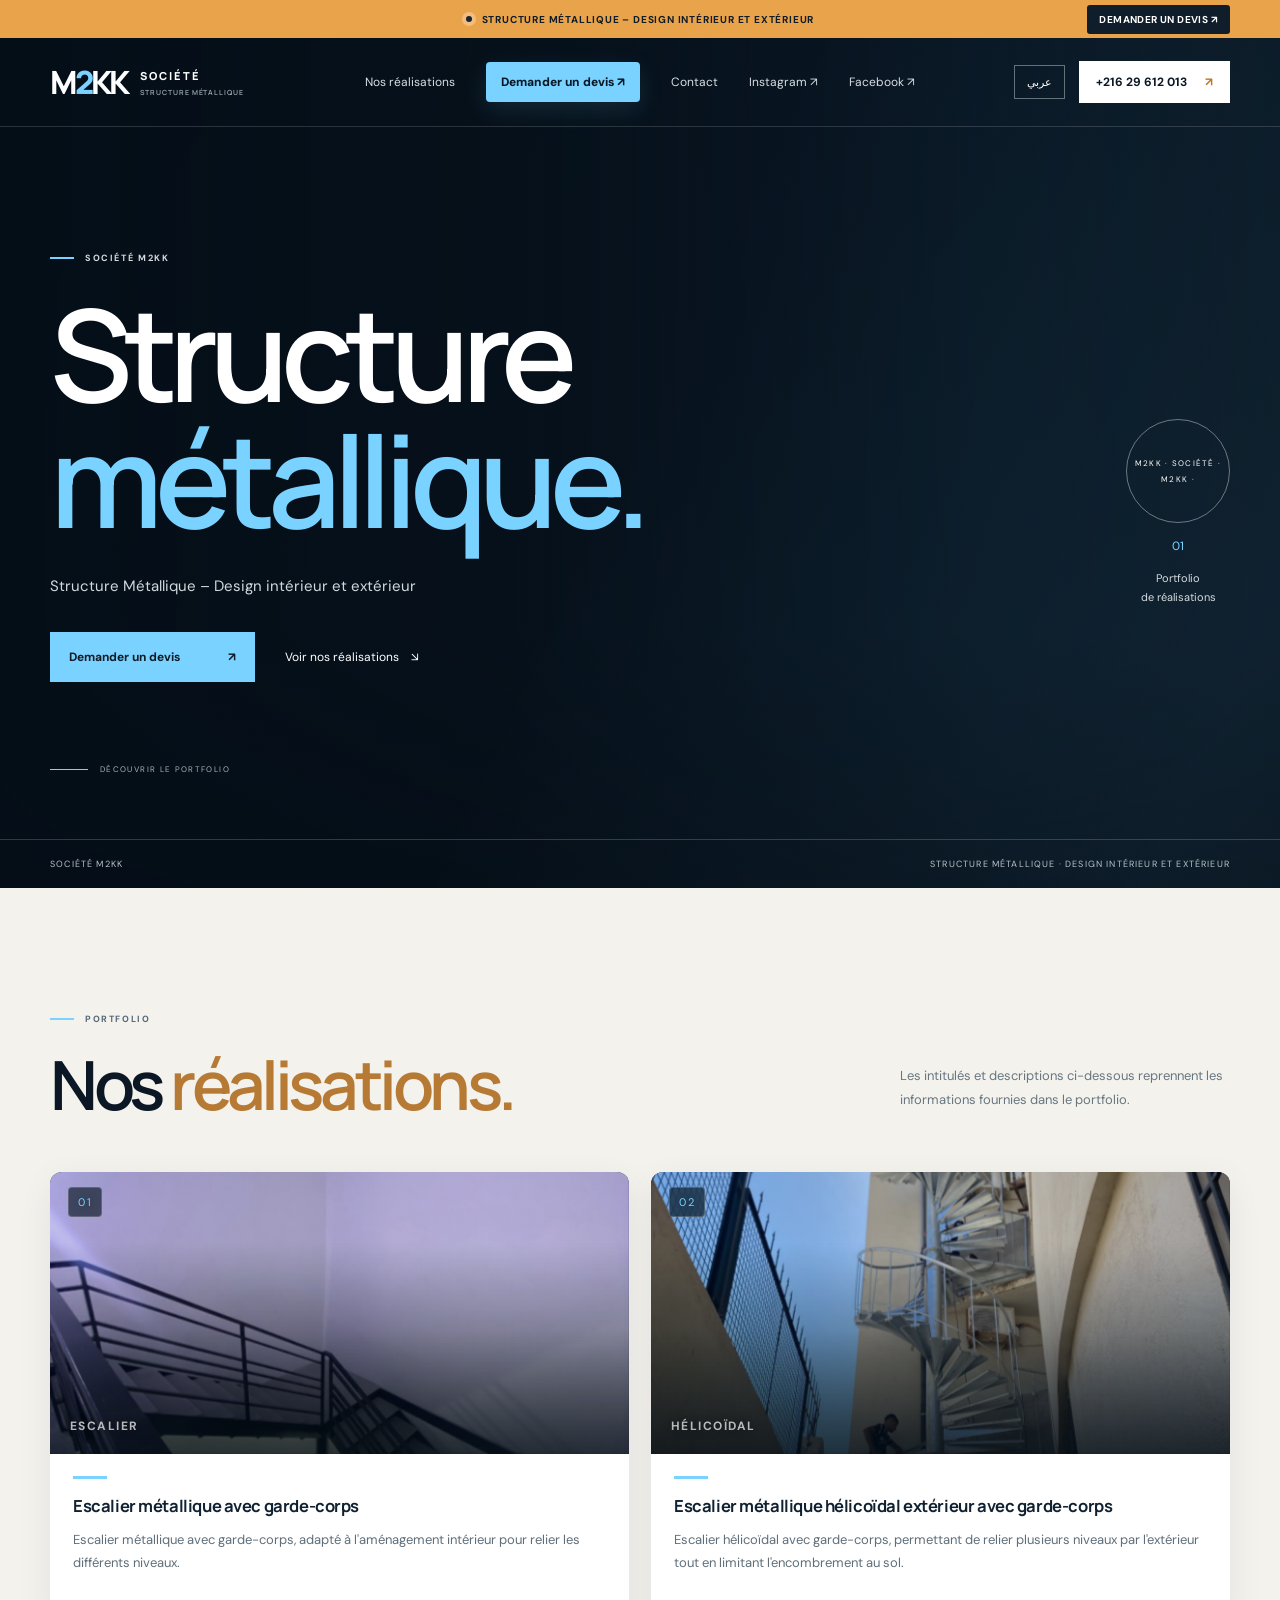
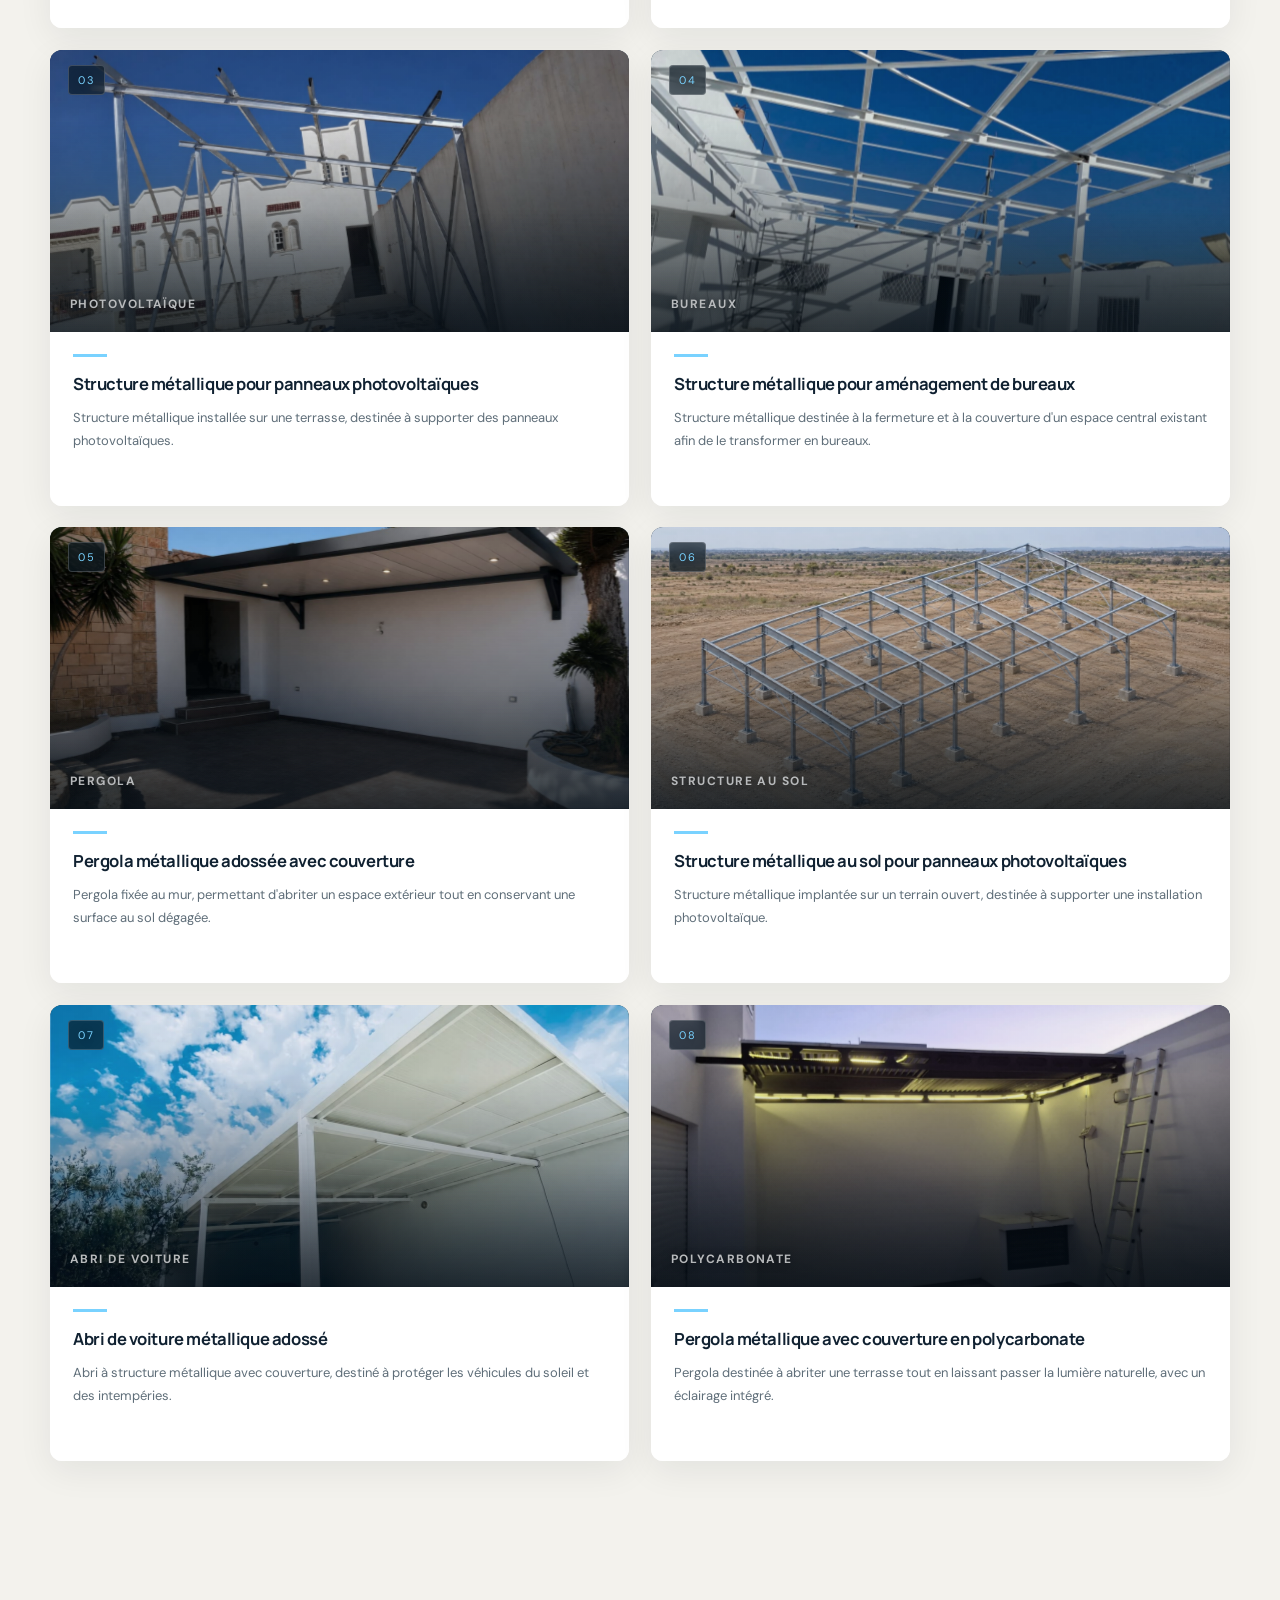
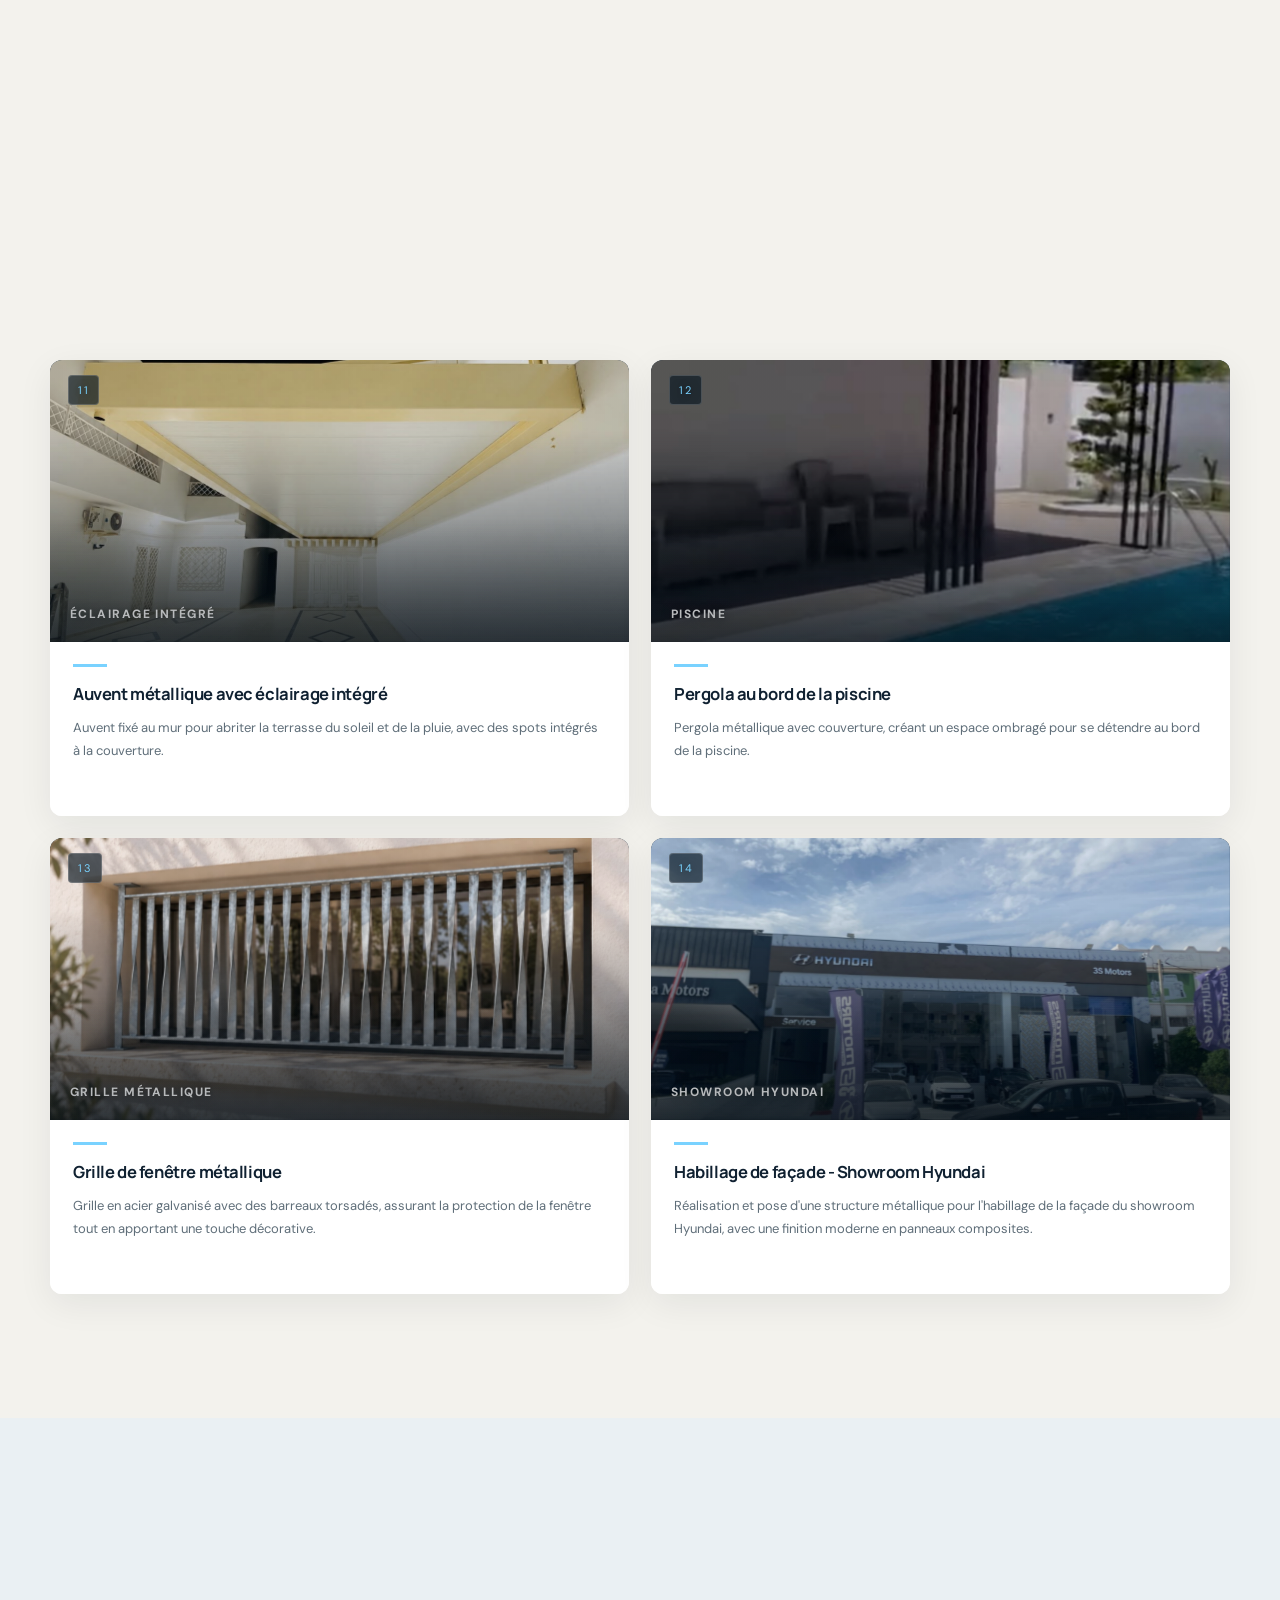
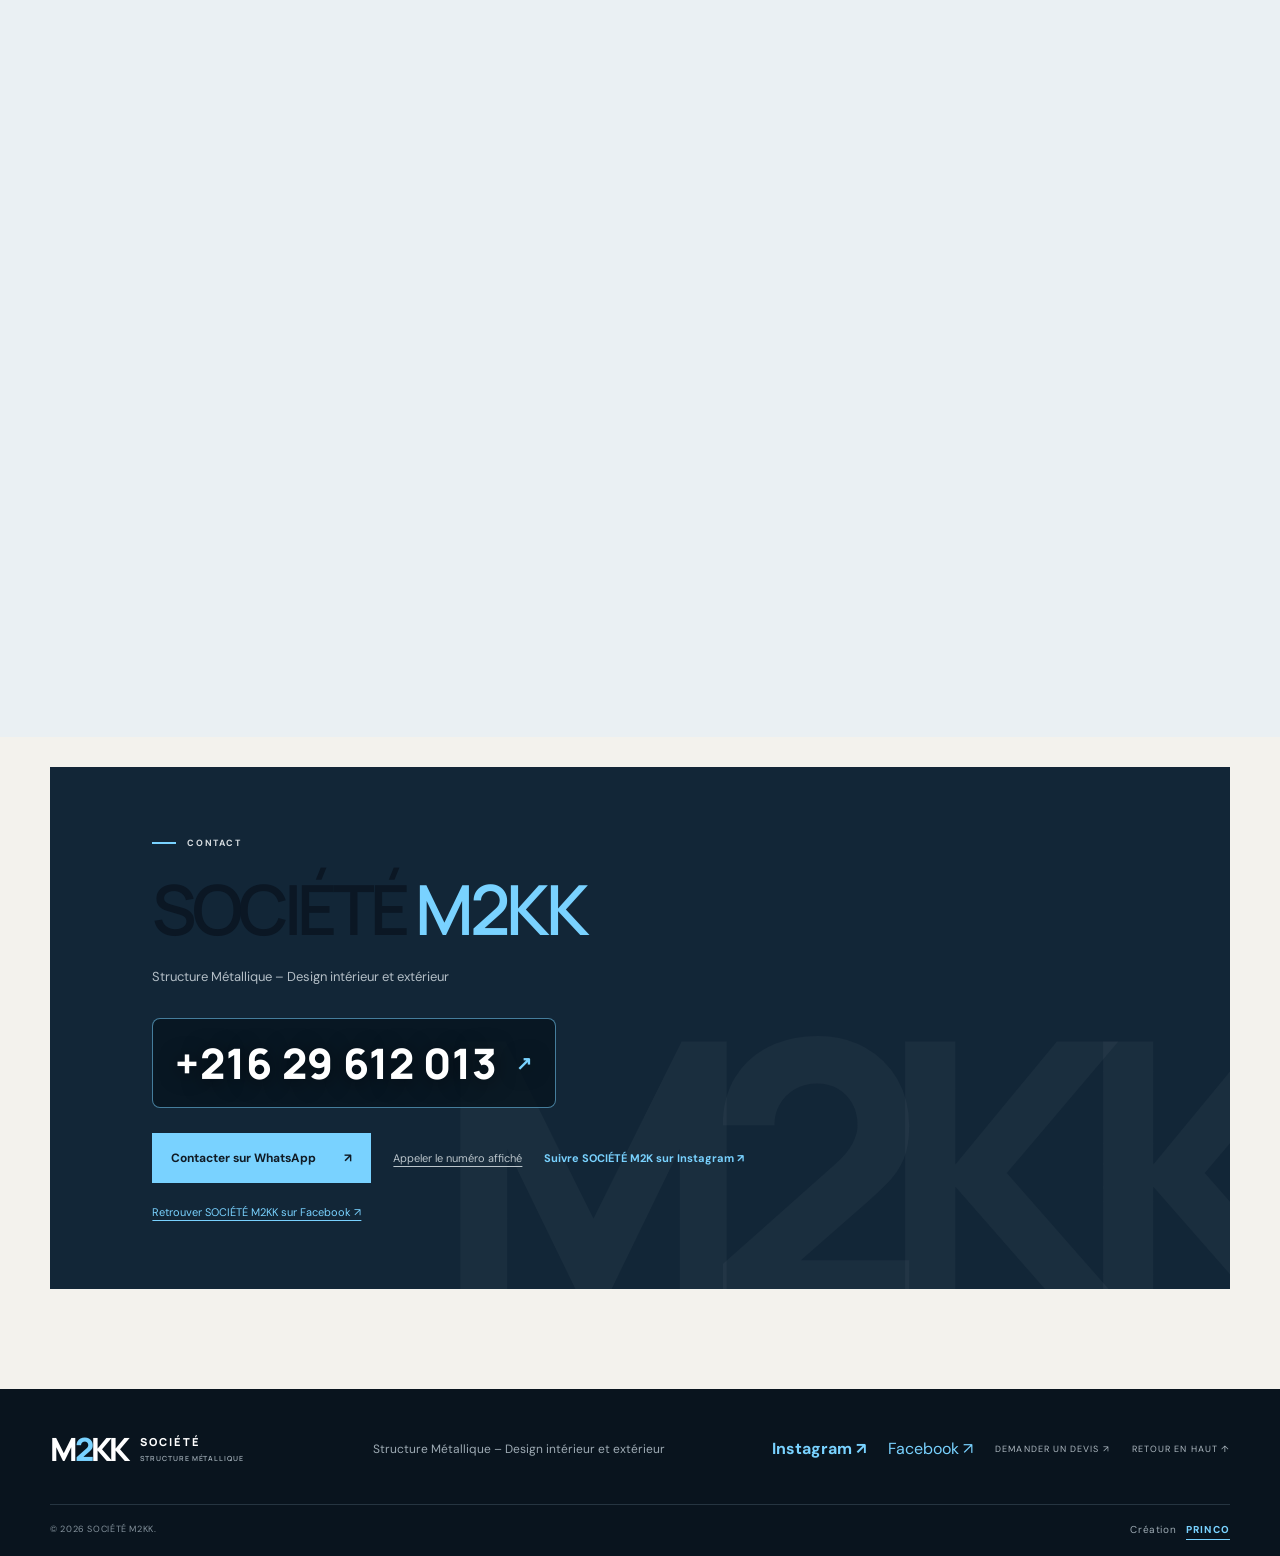
==== commit d0175f05: "Update bilingual quote submission labels" ====
--- a/index.html
+++ b/index.html
@@ -55,7 +55,7 @@
 <article class="project-card reveal"><div class="project-visual visual-hyundai"><img class="project-photo" src="WhatsApp%20Image%202026-10-24%20at%2010.59.22%20PM.jpeg" alt="SHOWROOM HYUNDAI — réalisation réelle de SOCIÉTÉ M2KK" loading="lazy"><span>14</span><b>SHOWROOM HYUNDAI</b></div><div class="project-overlay"><h3>Habillage de façade - Showroom Hyundai</h3><p>Réalisation et pose d'une structure métallique pour l'habillage de la façade du showroom Hyundai, avec une finition moderne en panneaux composites.</p></div></article>
 </div>
 </div></section>
-<section class="quote-section section-pad" id="devis"><div class="container quote-layout reveal"><div class="quote-intro"><p class="eyebrow dark"><span></span><span data-fr="VOTRE PROJET" data-ar="مشروعك">VOTRE PROJET</span></p><h2 data-fr="Parlons de votre <em>projet.</em>" data-ar="خلّينا نحكيو على <em>مشروعك.</em>">Parlons de votre <em>projet.</em></h2><p data-fr="Décrivez votre besoin en quelques lignes. Notre équipe pourra vous recontacter pour discuter de votre demande de devis." data-ar="اشرحلنا شنوّة تحتاج في بضع كلمات، ونتواصلوا معاك باش نحكيو على طلب عرض السعر.">Décrivez votre besoin en quelques lignes. Notre équipe pourra vous recontacter pour discuter de votre demande de devis.</p><div class="quote-points"><span>01 — Étude de votre besoin</span><span>02 — Échange sur les détails</span><span>03 — Demande de devis</span></div></div><form class="quote-form" id="devisForm"><input type="text" name="_honey" tabindex="-1" autocomplete="off" aria-hidden="true" class="form-honeypot"><div class="form-heading"><span data-fr="DEMANDE DE DEVIS" data-ar="طلب عرض سعر">DEMANDE DE DEVIS</span><small data-fr="Les champs marqués * sont obligatoires" data-ar="الخانات المعلّمة بـ * إجبارية">Les champs marqués * sont obligatoires</small></div><div class="form-grid"><label><span data-fr="Nom et prénom *" data-ar="الاسم واللقب *">Nom et prénom *</span><input name="name" type="text" autocomplete="name" required placeholder="Votre nom"></label><label><span data-fr="Téléphone *" data-ar="رقم الهاتف *">Téléphone *</span><input name="phone" type="tel" autocomplete="tel" required placeholder="+216 ..."></label><label><span data-fr="E-mail (facultatif)" data-ar="البريد الإلكتروني (اختياري)">E-mail (facultatif)</span><input name="email" type="email" autocomplete="email" placeholder="nom@exemple.com"></label><label><span data-fr="Type de projet *" data-ar="نوع المشروع *">Type de projet *</span><select name="service" required><option value="" selected disabled>Choisir un service</option><option>Structure métallique</option><option>Escalier / garde-corps</option><option>Pergola / auvent / abri voiture</option><option>Structure photovoltaïque</option><option>Design intérieur / extérieur</option><option>Autre demande</option></select></label><label class="form-full"><span data-fr="Ville / lieu du projet *" data-ar="المدينة / مكان المشروع *">Ville / lieu du projet *</span><input name="location" type="text" required placeholder="Ex. : Sousse"></label><label class="form-full"><span data-fr="Décrivez votre projet *" data-ar="اشرح مشروعك *">Décrivez votre projet *</span><textarea name="details" rows="4" required placeholder="Dimensions, matériaux, délai souhaité…"></textarea></label></div><button class="button button-primary quote-submit" type="submit"><span data-fr="Envoyer ma demande par e-mail" data-ar="إرسال الطلب عبر البريد الإلكتروني">Envoyer ma demande par e-mail</span><span>↗</span></button><p class="form-note" data-fr="Votre demande sera transmise par e-mail à SOCIÉTÉ M2KK. Les champs obligatoires doivent être remplis." data-ar="سيتم إرسال طلبك عبر البريد الإلكتروني إلى SOCIÉTÉ M2KK بعد تعمير الخانات الإجبارية.">Votre demande sera transmise par e-mail à SOCIÉTÉ M2KK après validation du formulaire.</p><p class="form-status" id="formStatus" aria-live="polite"></p></form></div></section>
+<section class="quote-section section-pad" id="devis"><div class="container quote-layout reveal"><div class="quote-intro"><p class="eyebrow dark"><span></span><span data-fr="VOTRE PROJET" data-ar="مشروعك">VOTRE PROJET</span></p><h2 data-fr="Parlons de votre <em>projet.</em>" data-ar="خلّينا نحكيو على <em>مشروعك.</em>">Parlons de votre <em>projet.</em></h2><p data-fr="Décrivez votre besoin en quelques lignes. Notre équipe pourra vous recontacter pour discuter de votre demande de devis." data-ar="اشرحلنا شنوّة تحتاج في بضع كلمات، ونتواصلوا معاك باش نحكيو على طلب عرض السعر.">Décrivez votre besoin en quelques lignes. Notre équipe pourra vous recontacter pour discuter de votre demande de devis.</p><div class="quote-points"><span>01 — Étude de votre besoin</span><span>02 — Échange sur les détails</span><span>03 — Demande de devis</span></div></div><form class="quote-form" id="devisForm"><input type="text" name="_honey" tabindex="-1" autocomplete="off" aria-hidden="true" class="form-honeypot"><div class="form-heading"><span data-fr="DEMANDE DE DEVIS" data-ar="طلب عرض سعر">DEMANDE DE DEVIS</span><small data-fr="Les champs marqués * sont obligatoires" data-ar="الخانات المعلّمة بـ * إجبارية">Les champs marqués * sont obligatoires</small></div><div class="form-grid"><label><span data-fr="Nom et prénom *" data-ar="الاسم واللقب *">Nom et prénom *</span><input name="name" type="text" autocomplete="name" required placeholder="Votre nom"></label><label><span data-fr="Téléphone *" data-ar="رقم الهاتف *">Téléphone *</span><input name="phone" type="tel" autocomplete="tel" required placeholder="+216 ..."></label><label><span data-fr="E-mail (facultatif)" data-ar="البريد الإلكتروني (اختياري)">E-mail (facultatif)</span><input name="email" type="email" autocomplete="email" placeholder="nom@exemple.com"></label><label><span data-fr="Type de projet *" data-ar="نوع المشروع *">Type de projet *</span><select name="service" required><option value="" selected disabled>Choisir un service</option><option>Structure métallique</option><option>Escalier / garde-corps</option><option>Pergola / auvent / abri voiture</option><option>Structure photovoltaïque</option><option>Design intérieur / extérieur</option><option>Autre demande</option></select></label><label class="form-full"><span data-fr="Ville / lieu du projet *" data-ar="المدينة / مكان المشروع *">Ville / lieu du projet *</span><input name="location" type="text" required placeholder="Ex. : Sousse"></label><label class="form-full"><span data-fr="Décrivez votre projet *" data-ar="اشرح مشروعك *">Décrivez votre projet *</span><textarea name="details" rows="4" required placeholder="Dimensions, matériaux, délai souhaité…"></textarea></label></div><button class="button button-primary quote-submit" type="submit"><span data-fr="Envoyer ma demande" data-ar="إرسال الطلب">Envoyer ma demande</span><span>↗</span></button><p class="form-note" data-fr="Votre demande sera enregistrée et transmise à notre équipe. Les champs obligatoires doivent être remplis." data-ar="سيتم تسجيل طلبك وإرساله إلى فريقنا بعد تعمير الخانات الإجبارية.">Votre demande sera enregistrée et transmise à notre équipe après validation du formulaire.</p><p class="form-status" id="formStatus" aria-live="polite"></p></form></div></section>
 <section class="contact section-pad" id="contact"><div class="container contact-box reveal"><div class="contact-bg">M2KK</div><div class="contact-content"><p class="eyebrow"><span></span><span data-fr="CONTACT" data-ar="اتصال">CONTACT</span></p><h2 data-fr="SOCIÉTÉ <em>M2KK</em>" data-ar="شركة <em>M2KK</em>">SOCIÉTÉ <em>M2KK</em></h2><p data-fr="Structure Métallique – Design intérieur et extérieur" data-ar="الهياكل المعدنية – التصميم الداخلي والخارجي">Structure Métallique – Design intérieur et extérieur</p><a class="contact-phone" href="tel:+21629612013">+216 29 612 013 <span>↗</span></a><div class="contact-actions"><a class="button button-primary" href="https://wa.me/21629612013" target="_blank" rel="noopener noreferrer"><span data-fr="Contacter sur WhatsApp" data-ar="تواصل عبر واتساب">Contacter sur WhatsApp</span><span>↗</span></a><a class="contact-mail" href="tel:+21629612013" data-fr="Appeler le numéro affiché" data-ar="اتصل بالرقم">Appeler le numéro affiché</a><a class="contact-mail instagram-link" href="https://www.instagram.com/societe_m2k?psln=YTVzNnQ0YmxmOWU2" target="_blank" rel="noopener noreferrer" data-fr="Suivre SOCIÉTÉ M2K sur Instagram ↗" data-ar="تابعوا SOCIÉTÉ M2K على إنستغرام ↗">Suivre SOCIÉTÉ M2K sur Instagram ↗</a><a class="contact-mail facebook-link" href="https://www.facebook.com/profile.php?id=61595892363242" target="_blank" rel="noopener noreferrer" data-fr="Retrouver SOCIÉTÉ M2KK sur Facebook ↗" data-ar="تابعوا SOCIÉTÉ M2KK على فيسبوك ↗">Retrouver SOCIÉTÉ M2KK sur Facebook ↗</a></div></div></div></section>
 </main>
 <footer class="footer"><div class="container footer-top"><a class="brand footer-brand" href="#accueil"><span class="brand-mark">M<span>2</span>KK</span><span class="brand-caption">SOCIÉTÉ <small>STRUCTURE MÉTALLIQUE</small></span></a><p data-fr="Structure Métallique – Design intérieur et extérieur" data-ar="الهياكل المعدنية – التصميم الداخلي والخارجي">Structure Métallique – Design intérieur et extérieur</p><div class="footer-social"><a href="https://www.instagram.com/societe_m2k?psln=YTVzNnQ0YmxmOWU2" target="_blank" rel="noopener noreferrer" aria-label="Instagram SOCIÉTÉ M2K">Instagram ↗</a><a href="https://www.facebook.com/profile.php?id=61595892363242" target="_blank" rel="noopener noreferrer" aria-label="Facebook SOCIÉTÉ M2KK">Facebook ↗</a><a href="#devis" class="back-top" data-fr="DEMANDER UN DEVIS ↗" data-ar="اطلب عرض سعر ↗">DEMANDER UN DEVIS ↗</a><a href="#accueil" class="back-top" data-fr="RETOUR EN HAUT ↑" data-ar="العودة للأعلى ↑">RETOUR EN HAUT ↑</a></div></div><div class="container footer-bottom"><span>© <span id="year"></span> SOCIÉTÉ M2KK.</span><span class="site-credit">Création <a href="https://princo.site/" target="_blank" rel="noopener noreferrer">PRINCO</a></span></div></footer>
--- a/styles.css
+++ b/styles.css
@@ -1,4 +1,4 @@
-:root{--ink:#0b1724;--ink2:#122536;--paper:#f3f2ed;--white:#fff;--muted:#9aa5ad;--line:rgba(255,255,255,.15);--orange:#e9a34a;--blue:#81b5d1;--font:'Manrope',sans-serif;--body:'DM Sans',sans-serif}*{box-sizing:border-box}html{scroll-behavior:smooth;scroll-padding-top:90px}body{margin:0;background:var(--ink);color:#fff;font-family:var(--body);-webkit-font-smoothing:antialiased}body[dir=rtl]{font-family:var(--body)}a{color:inherit;text-decoration:none}button{font:inherit}.container{width:min(1180px,calc(100% - 64px));margin-inline:auto}.announcement{height:38px;background:#e9a34a;color:#101c27;display:flex;align-items:center;justify-content:center;gap:10px;font-size:10px;letter-spacing:.08em;font-weight:700;text-transform:uppercase;padding:0 20px}.announcement a{position:absolute;right:max(32px,calc((100vw - 1180px)/2));text-decoration:underline;text-underline-offset:3px}.pulse{width:6px;height:6px;background:#142536;border-radius:50%;box-shadow:0 0 0 4px #f3bd7d}.nav-wrap{position:absolute;z-index:10;top:38px;left:0;width:100%;border-bottom:1px solid rgba(255,255,255,.15)}.nav{height:88px;display:flex;align-items:center;justify-content:space-between;gap:24px}.brand{display:flex;align-items:center;gap:12px;min-width:215px}.brand-mark{font-family:var(--font);font-weight:800;font-size:32px;letter-spacing:-.09em;line-height:1}.brand-mark span{color:var(--orange)}.brand-caption{font-family:var(--font);font-size:11px;letter-spacing:.2em;font-weight:800}.brand-caption small{display:block;font-size:7px;letter-spacing:.13em;color:#9eabb4;font-weight:600;margin-top:5px}.nav-links{display:flex;align-items:center;gap:31px}.nav-links a{font-size:12px;color:#d7dfe4;transition:color .2s}.nav-links a:hover,.text-link:hover{color:var(--orange)}.nav-actions{display:flex;align-items:center;gap:14px}.lang-switch{border:1px solid #65717a;background:transparent;color:#fff;padding:9px 12px;font-size:11px;cursor:pointer}.nav-cta{background:#fff;color:var(--ink);padding:13px 17px;font-size:12px;font-weight:700;display:flex;gap:18px;align-items:center}.nav-cta span:last-child{color:#ba7729}.menu-toggle{display:none;background:transparent;border:0;padding:8px}.menu-toggle i{display:block;width:24px;height:2px;background:white;margin:5px}.hero{position:relative;min-height:760px;height:min(850px,100svh);display:flex;align-items:center;overflow:hidden;background:#0c1b29}.hero-image,.hero-shade{position:absolute;inset:0}.hero-image{background-image:linear-gradient(135deg,rgba(7,19,30,.25),rgba(28,73,100,.12)),url("WhatsApp%20Image%202026-10-24%20at%2010.59.23%20PM.jpeg");background-size:cover;background-position:center 45%;transform:scale(1.04);animation:heroZoom 12s ease-out forwards}.hero-shade{background:linear-gradient(90deg,rgba(5,14,23,.94) 0%,rgba(5,14,23,.79) 40%,rgba(5,14,23,.28) 78%,rgba(5,14,23,.45) 100%),linear-gradient(0deg,rgba(5,14,23,.72),transparent 30%)}.hero-grid{position:relative;z-index:1;display:grid;grid-template-columns:1fr 180px;align-items:center;padding-top:100px}.hero-copy{max-width:720px}.eyebrow{display:flex;align-items:center;gap:11px;font-size:9px;font-weight:700;letter-spacing:.18em;color:#d6dce0;margin:0 0 26px}.eyebrow>span:first-child{height:2px;width:24px;background:var(--orange);display:inline-block}.eyebrow.dark{color:#62717c}.hero h1,.intro h2,.section-heading h2,.method h2,.contact h2{font-family:var(--font);font-weight:600;letter-spacing:-.065em;line-height:.99;margin:0}.hero h1{font-size:clamp(72px,10vw,132px)}h1 em,h2 em{font-style:normal;color:var(--orange)}.hero-text{max-width:500px;color:#d2d9de;font-size:15px;line-height:1.9;margin:29px 0 32px}.hero-buttons{display:flex;align-items:center;gap:30px;flex-wrap:wrap}.button{display:inline-flex;align-items:center;justify-content:space-between;gap:28px;padding:17px 19px;font-size:12px;font-weight:700;transition:transform .25s,background .25s;min-width:205px}.button:hover{transform:translateY(-3px)}.button-primary{background:var(--orange);color:#101b25}.button-primary:hover{background:#f3b866}.text-link{font-size:12px;display:flex;gap:12px;align-items:center;transition:color .2s}.hero-foot{display:flex;align-items:center;gap:12px;margin-top:82px;color:#a8b2b9;font-size:8px;letter-spacing:.17em}.scroll-line{width:38px;height:1px;background:var(--orange)}.hero-stamp{align-self:center;justify-self:end;display:flex;flex-direction:column;align-items:center;gap:15px;color:#fff}.stamp-circle{width:104px;height:104px;border:1px solid rgba(255,255,255,.4);border-radius:50%;display:grid;place-items:center;text-align:center;font-size:8px;letter-spacing:.16em;line-height:2;animation:spin 28s linear infinite}.hero-stamp>span{font-size:12px;color:var(--orange)}.hero-stamp small{text-align:center;font-size:11px;line-height:1.7;color:#d6dce0}.hero-bottom{position:absolute;bottom:0;width:100%;border-top:1px solid rgba(255,255,255,.18)}.hero-bottom-inner{height:48px;display:flex;align-items:center;justify-content:space-between;font-size:9px;letter-spacing:.13em;color:#b9c2c9}.section-pad{padding:125px 0}.intro{background:var(--paper);color:var(--ink)}.intro-grid{display:grid;grid-template-columns:130px 1.1fr .8fr;gap:48px;align-items:start}.section-index{font-size:10px;color:#78858e;letter-spacing:.12em}.index-line{height:1px;width:46px;background:#c2c8c9;margin:18px 0}.section-index p{writing-mode:vertical-rl;transform:rotate(180deg);letter-spacing:.16em;font-size:9px;margin-top:28px}.intro-main .eyebrow{margin-bottom:27px}.intro h2,.section-heading h2,.method h2,.contact h2{font-size:clamp(43px,5.3vw,70px)}.intro h2 em,.section-heading h2 em,.method h2 em{color:#b77a34}.body-copy{font-size:14px;line-height:2;color:#64717b;max-width:510px;margin:27px 0}.underlined-link{display:flex;justify-content:space-between;align-items:center;gap:18px;max-width:400px;border-bottom:1px solid #bdc3c4;padding:14px 0;font-size:11px;font-weight:700}.underlined-link b{color:#b77a34;font-size:16px}.intro-visual{position:relative;margin-top:50px}.intro-visual img{width:100%;height:370px;object-fit:cover;filter:saturate(.72)}.visual-note{background:#fff;color:var(--ink);padding:15px 18px;position:absolute;bottom:-20px;left:-20px;right:20px;display:flex;align-items:center;justify-content:space-between;font-size:8px;letter-spacing:.13em}.visual-note b{font-size:24px;letter-spacing:-.08em}.services{background:var(--ink);}.section-heading{display:flex;align-items:end;justify-content:space-between;gap:40px;margin-bottom:54px}.section-heading h2{color:#fff}.section-heading>p{max-width:330px;color:#aab5bd;font-size:13px;line-height:1.9;margin:0 0 5px}.service-grid{display:grid;grid-template-columns:repeat(3,1fr);gap:34px 22px}.service-card{display:block;min-width:0}.service-img{position:relative;overflow:hidden;height:245px;background:#203345}.service-img img{width:100%;height:100%;object-fit:cover;filter:saturate(.72);transition:transform .65s cubic-bezier(.2,.7,.2,1),filter .5s}.service-card:hover .service-img img{transform:scale(1.06);filter:saturate(1)}.service-num{position:absolute;top:16px;left:17px;font-size:10px;color:white;letter-spacing:.12em}.service-arrow{position:absolute;right:14px;bottom:14px;width:36px;height:36px;display:grid;place-items:center;background:var(--orange);color:#101b25;font-size:16px;transform:translateY(8px);opacity:0;transition:.25s}.service-card:hover .service-arrow{opacity:1;transform:translateY(0)}.service-meta{padding:18px 0 0;border-bottom:1px solid #2b3b48;padding-bottom:19px}.service-meta h3{font-size:17px;font-weight:600;margin:0 0 7px;letter-spacing:-.03em}.service-meta p{font-size:11px;color:#98a5ae;margin:0}.service-custom{background:#162a3a;display:flex;align-items:center;justify-content:center}.custom-lines{position:absolute;inset:20px;border:1px solid rgba(233,163,74,.5);transform:rotate(-7deg)}.custom-lines:after{content:'';position:absolute;inset:16px;border:1px solid rgba(233,163,74,.3)}.custom-title{position:relative;font-family:var(--font);font-size:20px;line-height:1.4;letter-spacing:.04em;font-weight:800;color:var(--orange)}.projects{background:#f3f2ed;color:var(--ink)}.projects .section-heading>p{color:#687680}.projects .eyebrow{color:#62717c}.projects .section-heading h2{color:var(--ink)}.project-grid{display:grid;grid-template-columns:1.15fr .85fr;gap:18px}.project-card{position:relative;overflow:hidden;min-height:320px;background:#192c3c;color:#fff}.project-large{grid-row:span 2;min-height:660px}.project-card img{position:absolute;width:100%;height:100%;inset:0;object-fit:cover;transition:transform .8s;filter:saturate(.78)}.project-card:hover img{transform:scale(1.045)}.project-card:after{content:'';position:absolute;inset:0;background:linear-gradient(0deg,rgba(5,13,20,.9),rgba(5,13,20,0) 65%)}.project-overlay{position:absolute;z-index:1;bottom:0;left:0;right:0;padding:28px}.project-overlay>span{font-size:9px;letter-spacing:.16em;color:var(--orange)}.project-overlay h3{font-family:var(--font);font-size:clamp(22px,3vw,36px);letter-spacing:-.05em;margin:11px 0 7px}.project-overlay p{font-size:12px;color:#d2d9de;margin:0}.portfolio-note{display:flex;gap:10px;align-items:flex-start;font-size:10px;line-height:1.7;color:#75828b;margin:22px 0 0}.note-dot{width:6px;height:6px;border-radius:50%;background:#b77a34;flex-shrink:0;margin-top:5px}.method{background:#102131}.method-grid{display:grid;grid-template-columns:.9fr 1.1fr;gap:100px}.method h2{font-size:clamp(42px,4.8vw,64px)}.method-intro>p:not(.eyebrow){max-width:380px;font-size:13px;line-height:1.9;color:#a8b4bd;margin:26px 0 30px}.button-outline{border:1px solid #64727e;color:#fff}.button-outline:hover{border-color:var(--orange)}.steps{border-top:1px solid #334452}.step{display:grid;grid-template-columns:40px 1fr 20px;gap:20px;align-items:start;padding:27px 0;border-bottom:1px solid #334452}.step>span{color:var(--orange);font-size:11px}.step h3{font-size:17px;font-weight:600;margin:0 0 9px}.step p{font-size:12px;line-height:1.8;color:#9fadb7;margin:0;max-width:400px}.step>b{color:#81909b;font-weight:400}.contact{background:var(--paper);padding-top:30px;padding-bottom:100px;color:var(--ink)}.contact-box{position:relative;overflow:hidden;background:#122637;min-height:450px;padding:70px 8%;display:flex;align-items:center;justify-content:space-between}.contact-bg{position:absolute;right:-45px;bottom:-130px;font-family:var(--font);font-weight:800;font-size:370px;letter-spacing:-.13em;color:rgba(255,255,255,.035);pointer-events:none}.contact-content{position:relative;z-index:1;max-width:700px}.contact h2{font-size:clamp(42px,5.4vw,72px)}.contact-content>p:not(.eyebrow){font-size:13px;line-height:1.8;color:#b3bec6;max-width:470px;margin:22px 0}.contact-phone{display:inline-flex;align-items:center;gap:20px;font-family:var(--font);font-size:clamp(24px,3vw,35px);font-weight:700;letter-spacing:-.04em;margin:7px 0 25px}.contact-phone span{color:var(--orange);font-size:19px}.contact-actions{display:flex;gap:22px;align-items:center;flex-wrap:wrap}.contact-mail{font-size:11px;color:#bac4ca;text-decoration:underline;text-underline-offset:4px}.contact-side{align-self:stretch;display:flex;flex-direction:column;justify-content:space-between;align-items:flex-end;font-size:9px;letter-spacing:.17em;color:#aebbc4;position:relative;z-index:1}.side-cross{font-size:50px;color:var(--orange)}.footer{background:#09141e;padding:40px 0 20px}.footer-top{display:flex;align-items:center;justify-content:space-between;gap:20px;padding-bottom:35px}.footer-top>p{font-size:12px;color:#9eabb4}.back-top{font-size:9px;letter-spacing:.12em;color:#aeb9c1}.footer-bottom{border-top:1px solid #263541;padding-top:18px;display:flex;justify-content:space-between;gap:20px;color:#84929c;font-size:9px;letter-spacing:.07em}.reveal{opacity:0;transform:translateY(22px);transition:opacity .7s ease,transform .7s cubic-bezier(.2,.7,.2,1)}.reveal.visible{opacity:1;transform:translateY(0)}@keyframes heroZoom{to{transform:scale(1)}}@keyframes spin{to{transform:rotate(360deg)}}body[dir=rtl] .announcement a{right:auto;left:max(32px,calc((100vw - 1180px)/2))}body[dir=rtl] .nav,body[dir=rtl] .brand,body[dir=rtl] .nav-actions{direction:rtl}body[dir=rtl] .hero-shade{background:linear-gradient(270deg,rgba(5,14,23,.94) 0%,rgba(5,14,23,.79) 40%,rgba(5,14,23,.28) 78%,rgba(5,14,23,.45) 100%)}body[dir=rtl] .hero-copy{text-align:right}body[dir=rtl] .hero-buttons,body[dir=rtl] .hero-foot,body[dir=rtl] .eyebrow{flex-direction:row-reverse}body[dir=rtl] .hero-stamp{justify-self:start}body[dir=rtl] .section-index{text-align:right}body[dir=rtl] .section-index p{writing-mode:vertical-rl;transform:none}body[dir=rtl] .intro-main,body[dir=rtl] .section-heading,body[dir=rtl] .method-intro,body[dir=rtl] .contact-content{text-align:right}body[dir=rtl] .service-num{left:auto;right:17px}body[dir=rtl] .service-arrow{right:auto;left:14px}body[dir=rtl] .project-overlay{text-align:right}body[dir=rtl] .step{grid-template-columns:20px 1fr 40px}body[dir=rtl] .step>span{grid-column:3;grid-row:1}body[dir=rtl] .step>div{grid-column:2;grid-row:1}body[dir=rtl] .step>b{grid-column:1;grid-row:1}body[dir=rtl] .contact-box{flex-direction:row-reverse}body[dir=rtl] .contact-side{align-items:flex-start}body[dir=rtl] .visual-note{left:20px;right:-20px}@media(max-width:900px){.container{width:min(100% - 40px,720px)}.announcement{justify-content:flex-start;font-size:8px}.announcement a{display:none}.nav{height:76px}.nav-links{gap:16px}.nav-links a{font-size:11px}.brand{min-width:auto}.brand-caption{font-size:9px}.brand-caption small{font-size:6px}.hero{height:790px;min-height:700px;max-height:900px}.hero-grid{grid-template-columns:1fr 110px}.hero-stamp{transform:scale(.8)}.intro-grid{grid-template-columns:70px 1fr;gap:30px}.intro-visual{grid-column:2;margin-top:10px;max-width:430px}.section-pad{padding:95px 0}.service-grid{grid-template-columns:repeat(2,1fr)}.project-large{min-height:560px}.project-card{min-height:270px}.method-grid{gap:45px}.contact-box{padding:55px 6%}.contact-side{display:none}}@media(max-width:650px){.container{width:calc(100% - 36px)}.announcement{height:34px;letter-spacing:.04em}.nav-wrap{top:34px}.nav{height:72px}.brand-mark{font-size:29px}.brand-caption{font-size:9px}.nav-links{display:none;position:absolute;top:72px;left:0;right:0;background:#0c1a27;padding:22px 22px 27px;flex-direction:column;align-items:stretch;gap:0;border-bottom:1px solid #334451}.nav-links.open{display:flex}.nav-links a{padding:14px 0;border-bottom:1px solid #263744;font-size:13px}.nav-actions{gap:8px}.nav-cta{padding:11px 12px;gap:8px;font-size:10px}.lang-switch{padding:8px;font-size:10px}.menu-toggle{display:block}.hero{height:790px;min-height:700px;max-height:850px;align-items:center}.hero-image{background-position:57% center}.hero-shade{background:linear-gradient(90deg,rgba(5,14,23,.9),rgba(5,14,23,.55)),linear-gradient(0deg,rgba(5,14,23,.75),transparent 40%)}.hero-grid{display:block;padding-top:95px}.hero-copy{max-width:100%}.eyebrow{font-size:8px;letter-spacing:.12em;margin-bottom:21px}.hero h1{font-size:clamp(68px,17vw,104px)}.hero-text{font-size:13px;line-height:1.8;max-width:410px;margin:23px 0 27px}.hero-buttons{gap:19px}.button{min-width:0;padding:15px;gap:18px;font-size:11px}.text-link{font-size:11px}.hero-foot{margin-top:62px}.hero-stamp{display:none}.hero-bottom-inner{font-size:7px;letter-spacing:.06em}.section-pad{padding:75px 0}.intro-grid{grid-template-columns:1fr;gap:20px}.section-index{display:flex;align-items:center;gap:12px}.index-line{margin:0;width:30px}.section-index p{writing-mode:initial;transform:none;margin:0}.intro h2,.section-heading h2,.method h2,.contact h2{font-size:clamp(40px,11vw,58px)}.intro-visual{grid-column:1;margin:15px 0 20px 10px}.intro-visual img{height:290px}.visual-note{left:-10px;right:10px;font-size:7px}.section-heading{display:block;margin-bottom:35px}.section-heading>p{margin-top:20px;font-size:12px}.service-grid{grid-template-columns:1fr 1fr;gap:25px 13px}.service-img{height:180px}.service-meta{padding-top:13px;padding-bottom:14px}.service-meta h3{font-size:14px;line-height:1.45}.service-meta p{font-size:10px;line-height:1.6}.custom-title{font-size:15px}.project-grid{grid-template-columns:1fr;gap:14px}.project-large{grid-row:auto;min-height:400px}.project-card{min-height:300px}.project-overlay{padding:21px}.project-overlay h3{font-size:28px}.portfolio-note{font-size:9px}.method-grid{grid-template-columns:1fr;gap:42px}.method-intro>p:not(.eyebrow){font-size:12px}.step{gap:12px;padding:22px 0}.step h3{font-size:15px}.step p{font-size:11px}.contact{padding-top:10px;padding-bottom:65px}.contact-box{padding:42px 24px;min-height:0}.contact h2{font-size:clamp(39px,10vw,55px)}.contact-content>p:not(.eyebrow){font-size:12px}.contact-phone{font-size:26px}.contact-actions{align-items:flex-start;gap:15px;flex-direction:column}.contact-bg{font-size:220px;right:-35px;bottom:-65px}.footer-top{align-items:flex-start;flex-wrap:wrap}.footer-top>p{order:3;width:100%;margin:0}.back-top{margin-left:auto}.footer-bottom{font-size:8px;line-height:1.7;flex-direction:column;gap:8px}body[dir=rtl] .intro-main,body[dir=rtl] .section-heading,body[dir=rtl] .method-intro,body[dir=rtl] .contact-content{text-align:right}body[dir=rtl] .hero-grid{direction:rtl}body[dir=rtl] .hero-shade{background:linear-gradient(270deg,rgba(5,14,23,.92),rgba(5,14,23,.55)),linear-gradient(0deg,rgba(5,14,23,.75),transparent 40%)}}@media(prefers-reduced-motion:reduce){*,*:before,*:after{scroll-behavior:auto!important;animation-duration:.01ms!important;transition-duration:.01ms!important}.reveal{opacity:1;transform:none}}
+:root{--ink:#0b1724;--ink2:#122536;--paper:#f3f2ed;--white:#fff;--muted:#9aa5ad;--line:rgba(255,255,255,.15);--orange:#e9a34a;--blue:#81b5d1;--font:'Manrope',sans-serif;--body:'DM Sans',sans-serif}*{box-sizing:border-box}html{scroll-behavior:smooth;scroll-padding-top:90px}body{margin:0;background:var(--ink);color:#fff;font-family:var(--body);-webkit-font-smoothing:antialiased}body[dir=rtl]{font-family:var(--body)}a{color:inherit;text-decoration:none}button{font:inherit}.container{width:min(1180px,calc(100% - 64px));margin-inline:auto}.announcement{height:38px;background:#e9a34a;color:#101c27;display:flex;align-items:center;justify-content:center;gap:10px;font-size:10px;letter-spacing:.08em;font-weight:700;text-transform:uppercase;padding:0 20px}.announcement a{position:absolute;right:max(32px,calc((100vw - 1180px)/2));text-decoration:underline;text-underline-offset:3px}.pulse{width:6px;height:6px;background:#142536;border-radius:50%;box-shadow:0 0 0 4px #f3bd7d}.nav-wrap{position:absolute;z-index:10;top:38px;left:0;width:100%;border-bottom:1px solid rgba(255,255,255,.15)}.nav{height:88px;display:flex;align-items:center;justify-content:space-between;gap:24px}.brand{display:flex;align-items:center;gap:12px;min-width:215px}.brand-mark{font-family:var(--font);font-weight:800;font-size:32px;letter-spacing:-.09em;line-height:1}.brand-mark span{color:var(--orange)}.brand-caption{font-family:var(--font);font-size:11px;letter-spacing:.2em;font-weight:800}.brand-caption small{display:block;font-size:7px;letter-spacing:.13em;color:#9eabb4;font-weight:600;margin-top:5px}.nav-links{display:flex;align-items:center;gap:31px}.nav-links a{font-size:12px;color:#d7dfe4;transition:color .2s}.nav-links a:hover,.text-link:hover{color:var(--orange)}.nav-actions{display:flex;align-items:center;gap:14px}.lang-switch{border:1px solid #65717a;background:transparent;color:#fff;padding:9px 12px;font-size:11px;cursor:pointer}.nav-cta{background:#fff;color:var(--ink);padding:13px 17px;font-size:12px;font-weight:700;display:flex;gap:18px;align-items:center}.nav-cta span:last-child{color:#ba7729}.menu-toggle{display:none;background:transparent;border:0;padding:8px}.menu-toggle i{display:block;width:24px;height:2px;background:white;margin:5px}.hero{position:relative;min-height:760px;height:min(850px,100svh);display:flex;align-items:center;overflow:hidden;background:#0c1b29}.hero-image,.hero-shade{position:absolute;inset:0}.hero-image{background-image:linear-gradient(135deg,rgba(7,19,30,.25),rgba(28,73,100,.12)),url("https://images.unsplash.com/photo-1726419263049-069b64ef05bc?auto=format&fit=crop&fm=jpg&ixlib=rb-4.1.0&q=85&w=2400");background-size:cover;background-position:center 45%;transform:scale(1.04);animation:heroZoom 12s ease-out forwards}.hero-shade{background:linear-gradient(90deg,rgba(5,14,23,.94) 0%,rgba(5,14,23,.79) 40%,rgba(5,14,23,.28) 78%,rgba(5,14,23,.45) 100%),linear-gradient(0deg,rgba(5,14,23,.72),transparent 30%)}.hero-grid{position:relative;z-index:1;display:grid;grid-template-columns:1fr 180px;align-items:center;padding-top:100px}.hero-copy{max-width:720px}.eyebrow{display:flex;align-items:center;gap:11px;font-size:9px;font-weight:700;letter-spacing:.18em;color:#d6dce0;margin:0 0 26px}.eyebrow>span:first-child{height:2px;width:24px;background:var(--orange);display:inline-block}.eyebrow.dark{color:#62717c}.hero h1,.intro h2,.section-heading h2,.method h2,.contact h2{font-family:var(--font);font-weight:600;letter-spacing:-.065em;line-height:.99;margin:0}.hero h1{font-size:clamp(72px,10vw,132px)}h1 em,h2 em{font-style:normal;color:var(--orange)}.hero-text{max-width:500px;color:#d2d9de;font-size:15px;line-height:1.9;margin:29px 0 32px}.hero-buttons{display:flex;align-items:center;gap:30px;flex-wrap:wrap}.button{display:inline-flex;align-items:center;justify-content:space-between;gap:28px;padding:17px 19px;font-size:12px;font-weight:700;transition:transform .25s,background .25s;min-width:205px}.button:hover{transform:translateY(-3px)}.button-primary{background:var(--orange);color:#101b25}.button-primary:hover{background:#f3b866}.text-link{font-size:12px;display:flex;gap:12px;align-items:center;transition:color .2s}.hero-foot{display:flex;align-items:center;gap:12px;margin-top:82px;color:#a8b2b9;font-size:8px;letter-spacing:.17em}.scroll-line{width:38px;height:1px;background:var(--orange)}.hero-stamp{align-self:center;justify-self:end;display:flex;flex-direction:column;align-items:center;gap:15px;color:#fff}.stamp-circle{width:104px;height:104px;border:1px solid rgba(255,255,255,.4);border-radius:50%;display:grid;place-items:center;text-align:center;font-size:8px;letter-spacing:.16em;line-height:2;animation:spin 28s linear infinite}.hero-stamp>span{font-size:12px;color:var(--orange)}.hero-stamp small{text-align:center;font-size:11px;line-height:1.7;color:#d6dce0}.hero-bottom{position:absolute;bottom:0;width:100%;border-top:1px solid rgba(255,255,255,.18)}.hero-bottom-inner{height:48px;display:flex;align-items:center;justify-content:space-between;font-size:9px;letter-spacing:.13em;color:#b9c2c9}.section-pad{padding:125px 0}.intro{background:var(--paper);color:var(--ink)}.intro-grid{display:grid;grid-template-columns:130px 1.1fr .8fr;gap:48px;align-items:start}.section-index{font-size:10px;color:#78858e;letter-spacing:.12em}.index-line{height:1px;width:46px;background:#c2c8c9;margin:18px 0}.section-index p{writing-mode:vertical-rl;transform:rotate(180deg);letter-spacing:.16em;font-size:9px;margin-top:28px}.intro-main .eyebrow{margin-bottom:27px}.intro h2,.section-heading h2,.method h2,.contact h2{font-size:clamp(43px,5.3vw,70px)}.intro h2 em,.section-heading h2 em,.method h2 em{color:#b77a34}.body-copy{font-size:14px;line-height:2;color:#64717b;max-width:510px;margin:27px 0}.underlined-link{display:flex;justify-content:space-between;align-items:center;gap:18px;max-width:400px;border-bottom:1px solid #bdc3c4;padding:14px 0;font-size:11px;font-weight:700}.underlined-link b{color:#b77a34;font-size:16px}.intro-visual{position:relative;margin-top:50px}.intro-visual img{width:100%;height:370px;object-fit:cover;filter:saturate(.72)}.visual-note{background:#fff;color:var(--ink);padding:15px 18px;position:absolute;bottom:-20px;left:-20px;right:20px;display:flex;align-items:center;justify-content:space-between;font-size:8px;letter-spacing:.13em}.visual-note b{font-size:24px;letter-spacing:-.08em}.services{background:var(--ink);}.section-heading{display:flex;align-items:end;justify-content:space-between;gap:40px;margin-bottom:54px}.section-heading h2{color:#fff}.section-heading>p{max-width:330px;color:#aab5bd;font-size:13px;line-height:1.9;margin:0 0 5px}.service-grid{display:grid;grid-template-columns:repeat(3,1fr);gap:34px 22px}.service-card{display:block;min-width:0}.service-img{position:relative;overflow:hidden;height:245px;background:#203345}.service-img img{width:100%;height:100%;object-fit:cover;filter:saturate(.72);transition:transform .65s cubic-bezier(.2,.7,.2,1),filter .5s}.service-card:hover .service-img img{transform:scale(1.06);filter:saturate(1)}.service-num{position:absolute;top:16px;left:17px;font-size:10px;color:white;letter-spacing:.12em}.service-arrow{position:absolute;right:14px;bottom:14px;width:36px;height:36px;display:grid;place-items:center;background:var(--orange);color:#101b25;font-size:16px;transform:translateY(8px);opacity:0;transition:.25s}.service-card:hover .service-arrow{opacity:1;transform:translateY(0)}.service-meta{padding:18px 0 0;border-bottom:1px solid #2b3b48;padding-bottom:19px}.service-meta h3{font-size:17px;font-weight:600;margin:0 0 7px;letter-spacing:-.03em}.service-meta p{font-size:11px;color:#98a5ae;margin:0}.service-custom{background:#162a3a;display:flex;align-items:center;justify-content:center}.custom-lines{position:absolute;inset:20px;border:1px solid rgba(233,163,74,.5);transform:rotate(-7deg)}.custom-lines:after{content:'';position:absolute;inset:16px;border:1px solid rgba(233,163,74,.3)}.custom-title{position:relative;font-family:var(--font);font-size:20px;line-height:1.4;letter-spacing:.04em;font-weight:800;color:var(--orange)}.projects{background:#f3f2ed;color:var(--ink)}.projects .section-heading>p{color:#687680}.projects .eyebrow{color:#62717c}.projects .section-heading h2{color:var(--ink)}.project-grid{display:grid;grid-template-columns:1.15fr .85fr;gap:18px}.project-card{position:relative;overflow:hidden;min-height:320px;background:#192c3c;color:#fff}.project-large{grid-row:span 2;min-height:660px}.project-card img{position:absolute;width:100%;height:100%;inset:0;object-fit:cover;transition:transform .8s;filter:saturate(.78)}.project-card:hover img{transform:scale(1.045)}.project-card:after{content:'';position:absolute;inset:0;background:linear-gradient(0deg,rgba(5,13,20,.9),rgba(5,13,20,0) 65%)}.project-overlay{position:absolute;z-index:1;bottom:0;left:0;right:0;padding:28px}.project-overlay>span{font-size:9px;letter-spacing:.16em;color:var(--orange)}.project-overlay h3{font-family:var(--font);font-size:clamp(22px,3vw,36px);letter-spacing:-.05em;margin:11px 0 7px}.project-overlay p{font-size:12px;color:#d2d9de;margin:0}.portfolio-note{display:flex;gap:10px;align-items:flex-start;font-size:10px;line-height:1.7;color:#75828b;margin:22px 0 0}.note-dot{width:6px;height:6px;border-radius:50%;background:#b77a34;flex-shrink:0;margin-top:5px}.method{background:#102131}.method-grid{display:grid;grid-template-columns:.9fr 1.1fr;gap:100px}.method h2{font-size:clamp(42px,4.8vw,64px)}.method-intro>p:not(.eyebrow){max-width:380px;font-size:13px;line-height:1.9;color:#a8b4bd;margin:26px 0 30px}.button-outline{border:1px solid #64727e;color:#fff}.button-outline:hover{border-color:var(--orange)}.steps{border-top:1px solid #334452}.step{display:grid;grid-template-columns:40px 1fr 20px;gap:20px;align-items:start;padding:27px 0;border-bottom:1px solid #334452}.step>span{color:var(--orange);font-size:11px}.step h3{font-size:17px;font-weight:600;margin:0 0 9px}.step p{font-size:12px;line-height:1.8;color:#9fadb7;margin:0;max-width:400px}.step>b{color:#81909b;font-weight:400}.contact{background:var(--paper);padding-top:30px;padding-bottom:100px;color:var(--ink)}.contact-box{position:relative;overflow:hidden;background:#122637;min-height:450px;padding:70px 8%;display:flex;align-items:center;justify-content:space-between}.contact-bg{position:absolute;right:-45px;bottom:-130px;font-family:var(--font);font-weight:800;font-size:370px;letter-spacing:-.13em;color:rgba(255,255,255,.035);pointer-events:none}.contact-content{position:relative;z-index:1;max-width:700px}.contact h2{font-size:clamp(42px,5.4vw,72px)}.contact-content>p:not(.eyebrow){font-size:13px;line-height:1.8;color:#b3bec6;max-width:470px;margin:22px 0}.contact-phone{display:inline-flex;align-items:center;gap:20px;font-family:var(--font);font-size:clamp(24px,3vw,35px);font-weight:700;letter-spacing:-.04em;margin:7px 0 25px}.contact-phone span{color:var(--orange);font-size:19px}.contact-actions{display:flex;gap:22px;align-items:center;flex-wrap:wrap}.contact-mail{font-size:11px;color:#bac4ca;text-decoration:underline;text-underline-offset:4px}.contact-side{align-self:stretch;display:flex;flex-direction:column;justify-content:space-between;align-items:flex-end;font-size:9px;letter-spacing:.17em;color:#aebbc4;position:relative;z-index:1}.side-cross{font-size:50px;color:var(--orange)}.footer{background:#09141e;padding:40px 0 20px}.footer-top{display:flex;align-items:center;justify-content:space-between;gap:20px;padding-bottom:35px}.footer-top>p{font-size:12px;color:#9eabb4}.back-top{font-size:9px;letter-spacing:.12em;color:#aeb9c1}.footer-bottom{border-top:1px solid #263541;padding-top:18px;display:flex;justify-content:space-between;gap:20px;color:#84929c;font-size:9px;letter-spacing:.07em}.reveal{opacity:0;transform:translateY(22px);transition:opacity .7s ease,transform .7s cubic-bezier(.2,.7,.2,1)}.reveal.visible{opacity:1;transform:translateY(0)}@keyframes heroZoom{to{transform:scale(1)}}@keyframes spin{to{transform:rotate(360deg)}}body[dir=rtl] .announcement a{right:auto;left:max(32px,calc((100vw - 1180px)/2))}body[dir=rtl] .nav,body[dir=rtl] .brand,body[dir=rtl] .nav-actions{direction:rtl}body[dir=rtl] .hero-shade{background:linear-gradient(270deg,rgba(5,14,23,.94) 0%,rgba(5,14,23,.79) 40%,rgba(5,14,23,.28) 78%,rgba(5,14,23,.45) 100%)}body[dir=rtl] .hero-copy{text-align:right}body[dir=rtl] .hero-buttons,body[dir=rtl] .hero-foot,body[dir=rtl] .eyebrow{flex-direction:row-reverse}body[dir=rtl] .hero-stamp{justify-self:start}body[dir=rtl] .section-index{text-align:right}body[dir=rtl] .section-index p{writing-mode:vertical-rl;transform:none}body[dir=rtl] .intro-main,body[dir=rtl] .section-heading,body[dir=rtl] .method-intro,body[dir=rtl] .contact-content{text-align:right}body[dir=rtl] .service-num{left:auto;right:17px}body[dir=rtl] .service-arrow{right:auto;left:14px}body[dir=rtl] .project-overlay{text-align:right}body[dir=rtl] .step{grid-template-columns:20px 1fr 40px}body[dir=rtl] .step>span{grid-column:3;grid-row:1}body[dir=rtl] .step>div{grid-column:2;grid-row:1}body[dir=rtl] .step>b{grid-column:1;grid-row:1}body[dir=rtl] .contact-box{flex-direction:row-reverse}body[dir=rtl] .contact-side{align-items:flex-start}body[dir=rtl] .visual-note{left:20px;right:-20px}@media(max-width:900px){.container{width:min(100% - 40px,720px)}.announcement{justify-content:flex-start;font-size:8px}.announcement a{display:none}.nav{height:76px}.nav-links{gap:16px}.nav-links a{font-size:11px}.brand{min-width:auto}.brand-caption{font-size:9px}.brand-caption small{font-size:6px}.hero{height:790px;min-height:700px;max-height:900px}.hero-grid{grid-template-columns:1fr 110px}.hero-stamp{transform:scale(.8)}.intro-grid{grid-template-columns:70px 1fr;gap:30px}.intro-visual{grid-column:2;margin-top:10px;max-width:430px}.section-pad{padding:95px 0}.service-grid{grid-template-columns:repeat(2,1fr)}.project-large{min-height:560px}.project-card{min-height:270px}.method-grid{gap:45px}.contact-box{padding:55px 6%}.contact-side{display:none}}@media(max-width:650px){.container{width:calc(100% - 36px)}.announcement{height:34px;letter-spacing:.04em}.nav-wrap{top:34px}.nav{height:72px}.brand-mark{font-size:29px}.brand-caption{font-size:9px}.nav-links{display:none;position:absolute;top:72px;left:0;right:0;background:#0c1a27;padding:22px 22px 27px;flex-direction:column;align-items:stretch;gap:0;border-bottom:1px solid #334451}.nav-links.open{display:flex}.nav-links a{padding:14px 0;border-bottom:1px solid #263744;font-size:13px}.nav-actions{gap:8px}.nav-cta{padding:11px 12px;gap:8px;font-size:10px}.lang-switch{padding:8px;font-size:10px}.menu-toggle{display:block}.hero{height:790px;min-height:700px;max-height:850px;align-items:center}.hero-image{background-position:57% center}.hero-shade{background:linear-gradient(90deg,rgba(5,14,23,.9),rgba(5,14,23,.55)),linear-gradient(0deg,rgba(5,14,23,.75),transparent 40%)}.hero-grid{display:block;padding-top:95px}.hero-copy{max-width:100%}.eyebrow{font-size:8px;letter-spacing:.12em;margin-bottom:21px}.hero h1{font-size:clamp(68px,17vw,104px)}.hero-text{font-size:13px;line-height:1.8;max-width:410px;margin:23px 0 27px}.hero-buttons{gap:19px}.button{min-width:0;padding:15px;gap:18px;font-size:11px}.text-link{font-size:11px}.hero-foot{margin-top:62px}.hero-stamp{display:none}.hero-bottom-inner{font-size:7px;letter-spacing:.06em}.section-pad{padding:75px 0}.intro-grid{grid-template-columns:1fr;gap:20px}.section-index{display:flex;align-items:center;gap:12px}.index-line{margin:0;width:30px}.section-index p{writing-mode:initial;transform:none;margin:0}.intro h2,.section-heading h2,.method h2,.contact h2{font-size:clamp(40px,11vw,58px)}.intro-visual{grid-column:1;margin:15px 0 20px 10px}.intro-visual img{height:290px}.visual-note{left:-10px;right:10px;font-size:7px}.section-heading{display:block;margin-bottom:35px}.section-heading>p{margin-top:20px;font-size:12px}.service-grid{grid-template-columns:1fr 1fr;gap:25px 13px}.service-img{height:180px}.service-meta{padding-top:13px;padding-bottom:14px}.service-meta h3{font-size:14px;line-height:1.45}.service-meta p{font-size:10px;line-height:1.6}.custom-title{font-size:15px}.project-grid{grid-template-columns:1fr;gap:14px}.project-large{grid-row:auto;min-height:400px}.project-card{min-height:300px}.project-overlay{padding:21px}.project-overlay h3{font-size:28px}.portfolio-note{font-size:9px}.method-grid{grid-template-columns:1fr;gap:42px}.method-intro>p:not(.eyebrow){font-size:12px}.step{gap:12px;padding:22px 0}.step h3{font-size:15px}.step p{font-size:11px}.contact{padding-top:10px;padding-bottom:65px}.contact-box{padding:42px 24px;min-height:0}.contact h2{font-size:clamp(39px,10vw,55px)}.contact-content>p:not(.eyebrow){font-size:12px}.contact-phone{font-size:26px}.contact-actions{align-items:flex-start;gap:15px;flex-direction:column}.contact-bg{font-size:220px;right:-35px;bottom:-65px}.footer-top{align-items:flex-start;flex-wrap:wrap}.footer-top>p{order:3;width:100%;margin:0}.back-top{margin-left:auto}.footer-bottom{font-size:8px;line-height:1.7;flex-direction:column;gap:8px}body[dir=rtl] .intro-main,body[dir=rtl] .section-heading,body[dir=rtl] .method-intro,body[dir=rtl] .contact-content{text-align:right}body[dir=rtl] .hero-grid{direction:rtl}body[dir=rtl] .hero-shade{background:linear-gradient(270deg,rgba(5,14,23,.92),rgba(5,14,23,.55)),linear-gradient(0deg,rgba(5,14,23,.75),transparent 40%)}}@media(prefers-reduced-motion:reduce){*,*:before,*:after{scroll-behavior:auto!important;animation-duration:.01ms!important;transition-duration:.01ms!important}.reveal{opacity:1;transform:none}}
 /* Polish pass: readable phone number, refined motion and focus states */
 .contact-phone{color:#f7fbff;text-shadow:0 2px 18px rgba(0,0,0,.22);transition:color .25s,transform .25s}
 .contact-phone:hover{color:#8ed8ff;transform:translateY(-2px)}
@@ -121,3 +121,15 @@
 
 /* Hidden anti-spam field used by the quote form */
 .form-honeypot{position:absolute!important;left:-10000px!important;top:auto!important;width:1px!important;height:1px!important;overflow:hidden!important;}
+
+/* Header quote CTA and polished cover treatment */
+.nav-links .nav-devis-link{display:inline-flex;align-items:center;justify-content:center;padding:12px 15px;background:var(--orange);color:#071724;font-weight:800;border-radius:4px;box-shadow:0 8px 26px rgba(121,210,255,.12)}
+.nav-links .nav-devis-link:hover{background:#fff;color:#071724;transform:translateY(-2px)}
+.announcement a{font-size:10px;letter-spacing:.04em;background:#101e2b;color:#fff;padding:8px 12px;border-radius:3px;text-decoration:none;transition:transform .25s,background .25s}
+.announcement a:hover{background:#24445a;transform:translateY(-1px)}
+.hero-image{background-image:linear-gradient(135deg,rgba(7,19,30,.2),rgba(28,73,100,.1)),url("https://images.unsplash.com/photo-1726419263049-069b64ef05bc?auto=format&fit=crop&fm=jpg&ixlib=rb-4.1.0&q=85&w=2400");background-size:cover;background-position:center 43%;filter:saturate(.92) contrast(1.06)}
+.hero:after{content:"";position:absolute;inset:0;pointer-events:none;background:linear-gradient(115deg,transparent 25%,rgba(121,210,255,.06) 48%,transparent 70%);background-size:220% 100%;animation:coverSheen 12s ease-in-out infinite}
+.hero-grid,.hero-bottom{z-index:2}
+@keyframes coverSheen{0%,100%{background-position:120% 0}50%{background-position:-20% 0}}
+@media(max-width:650px){.nav-links .nav-devis-link{margin-top:10px;padding:14px 16px}.announcement a{font-size:8px;padding:7px 8px}.hero:after{animation-duration:18s}}
+@media(prefers-reduced-motion:reduce){.hero:after{animation:none}}
